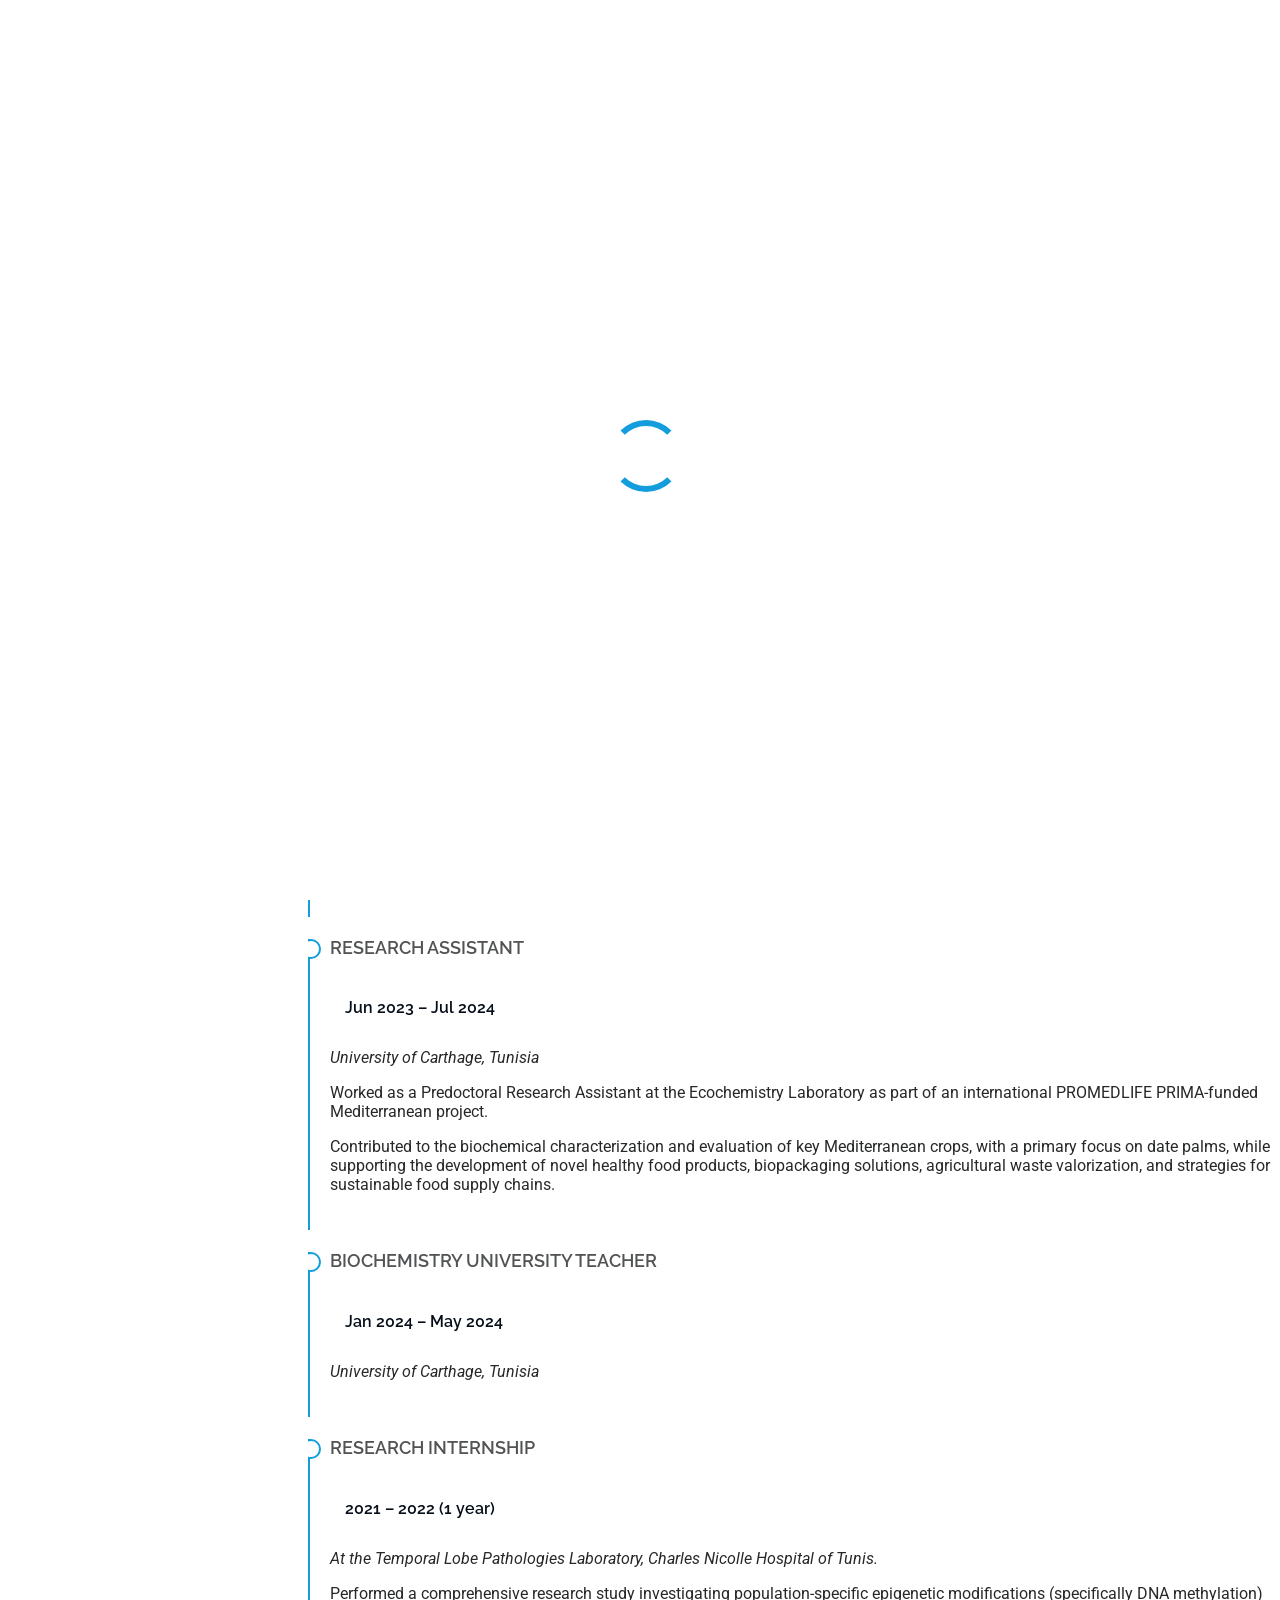
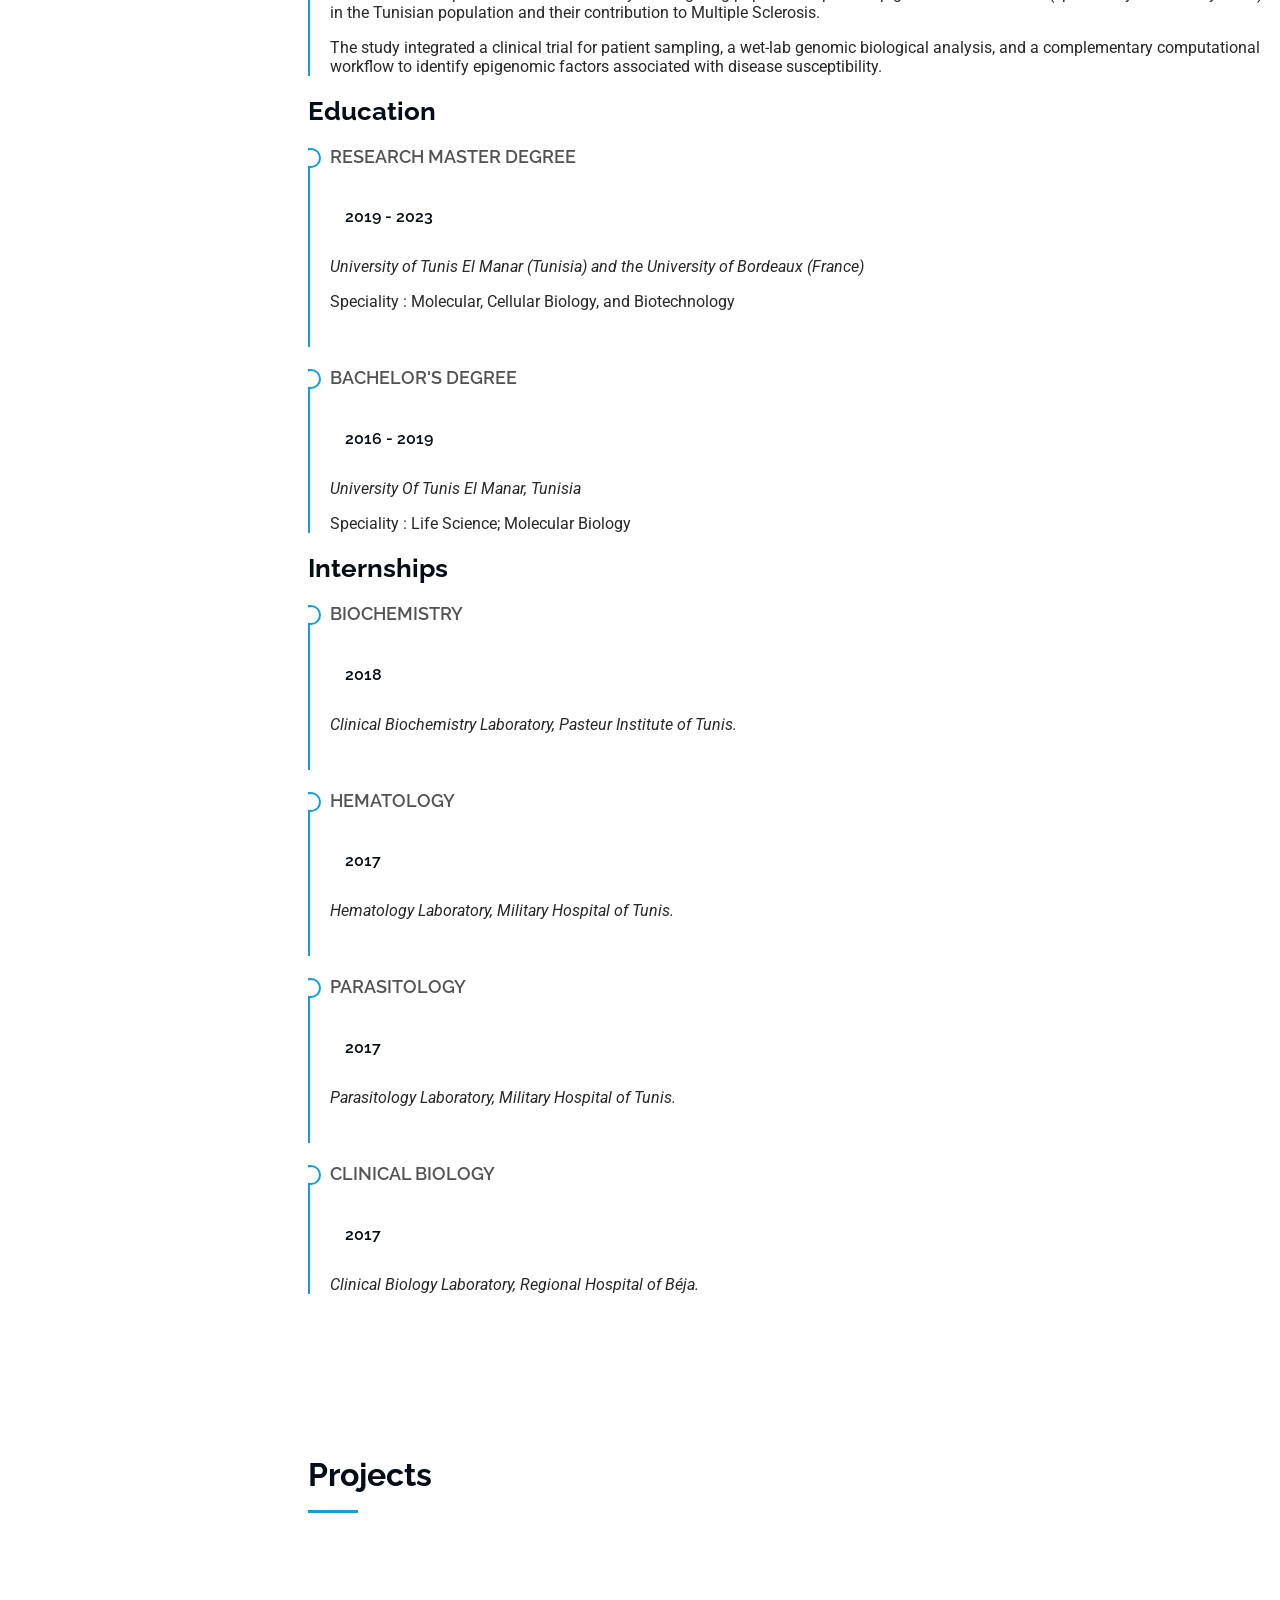
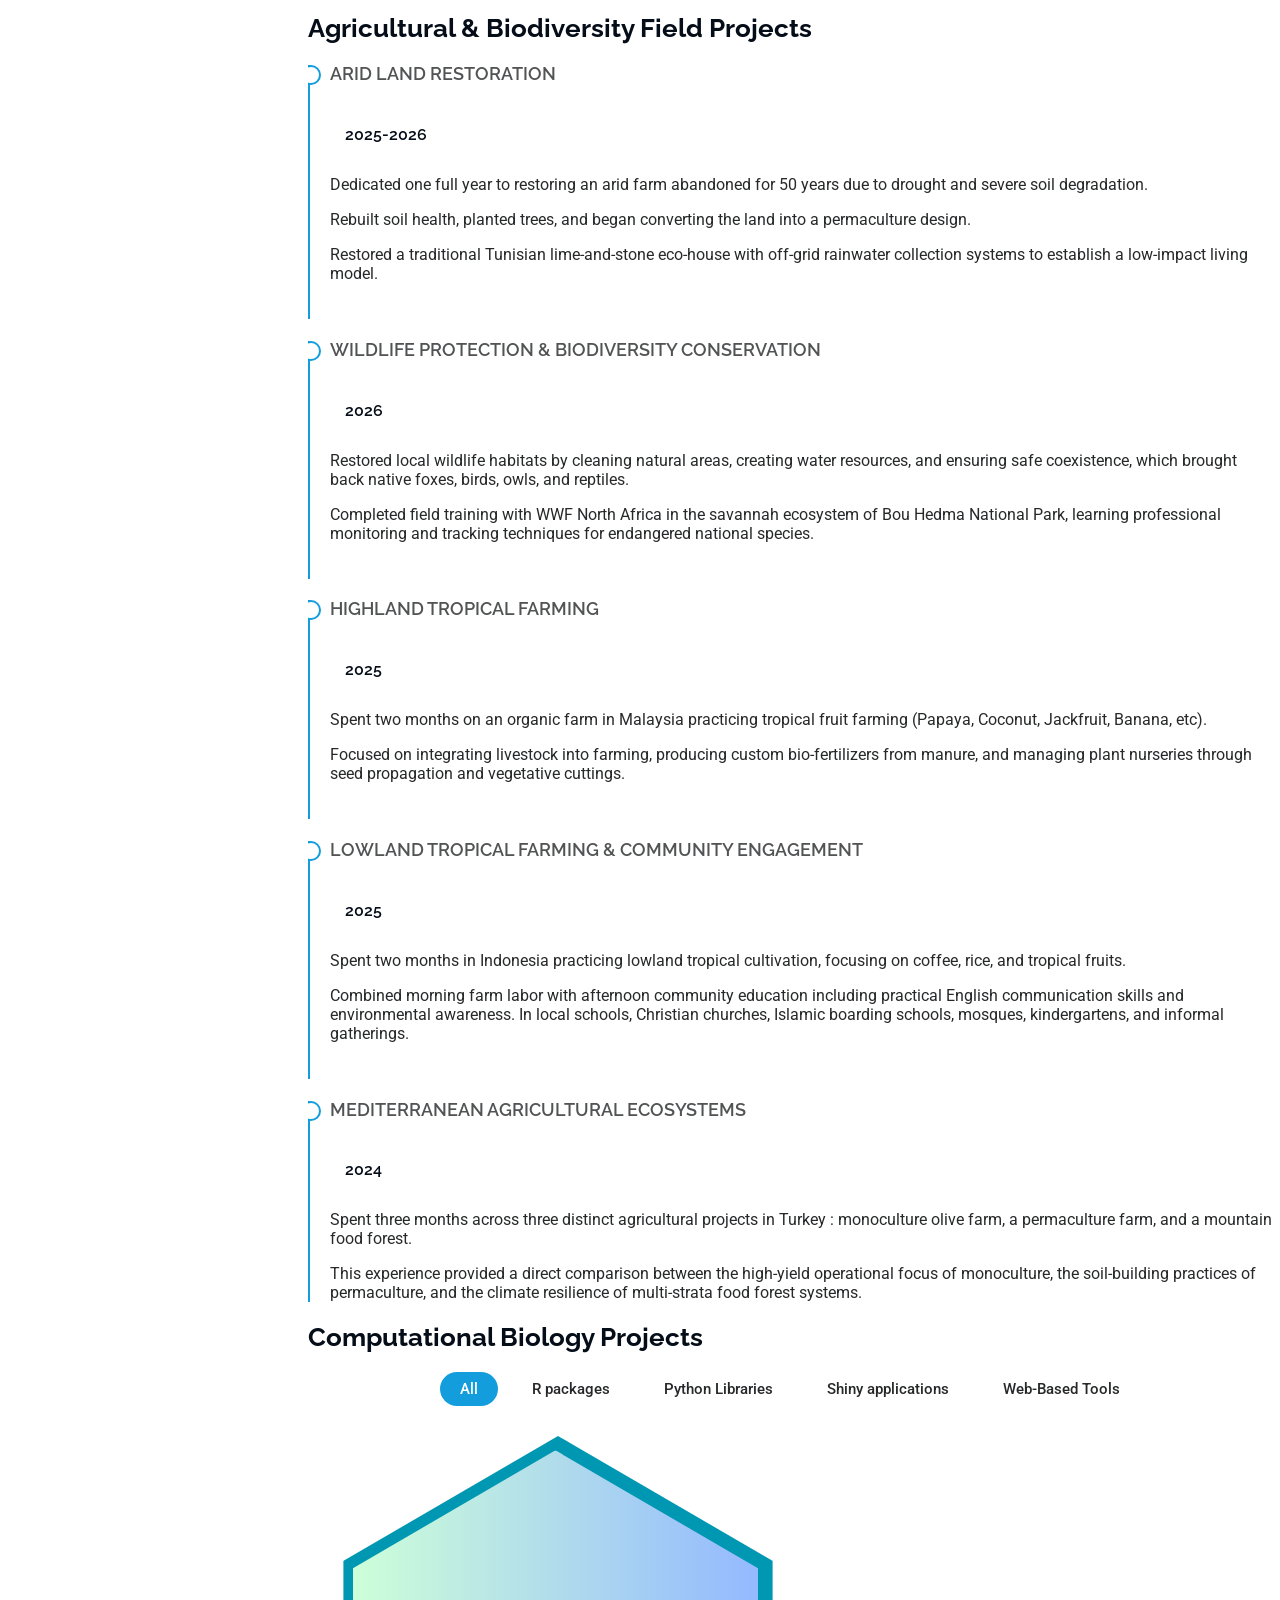
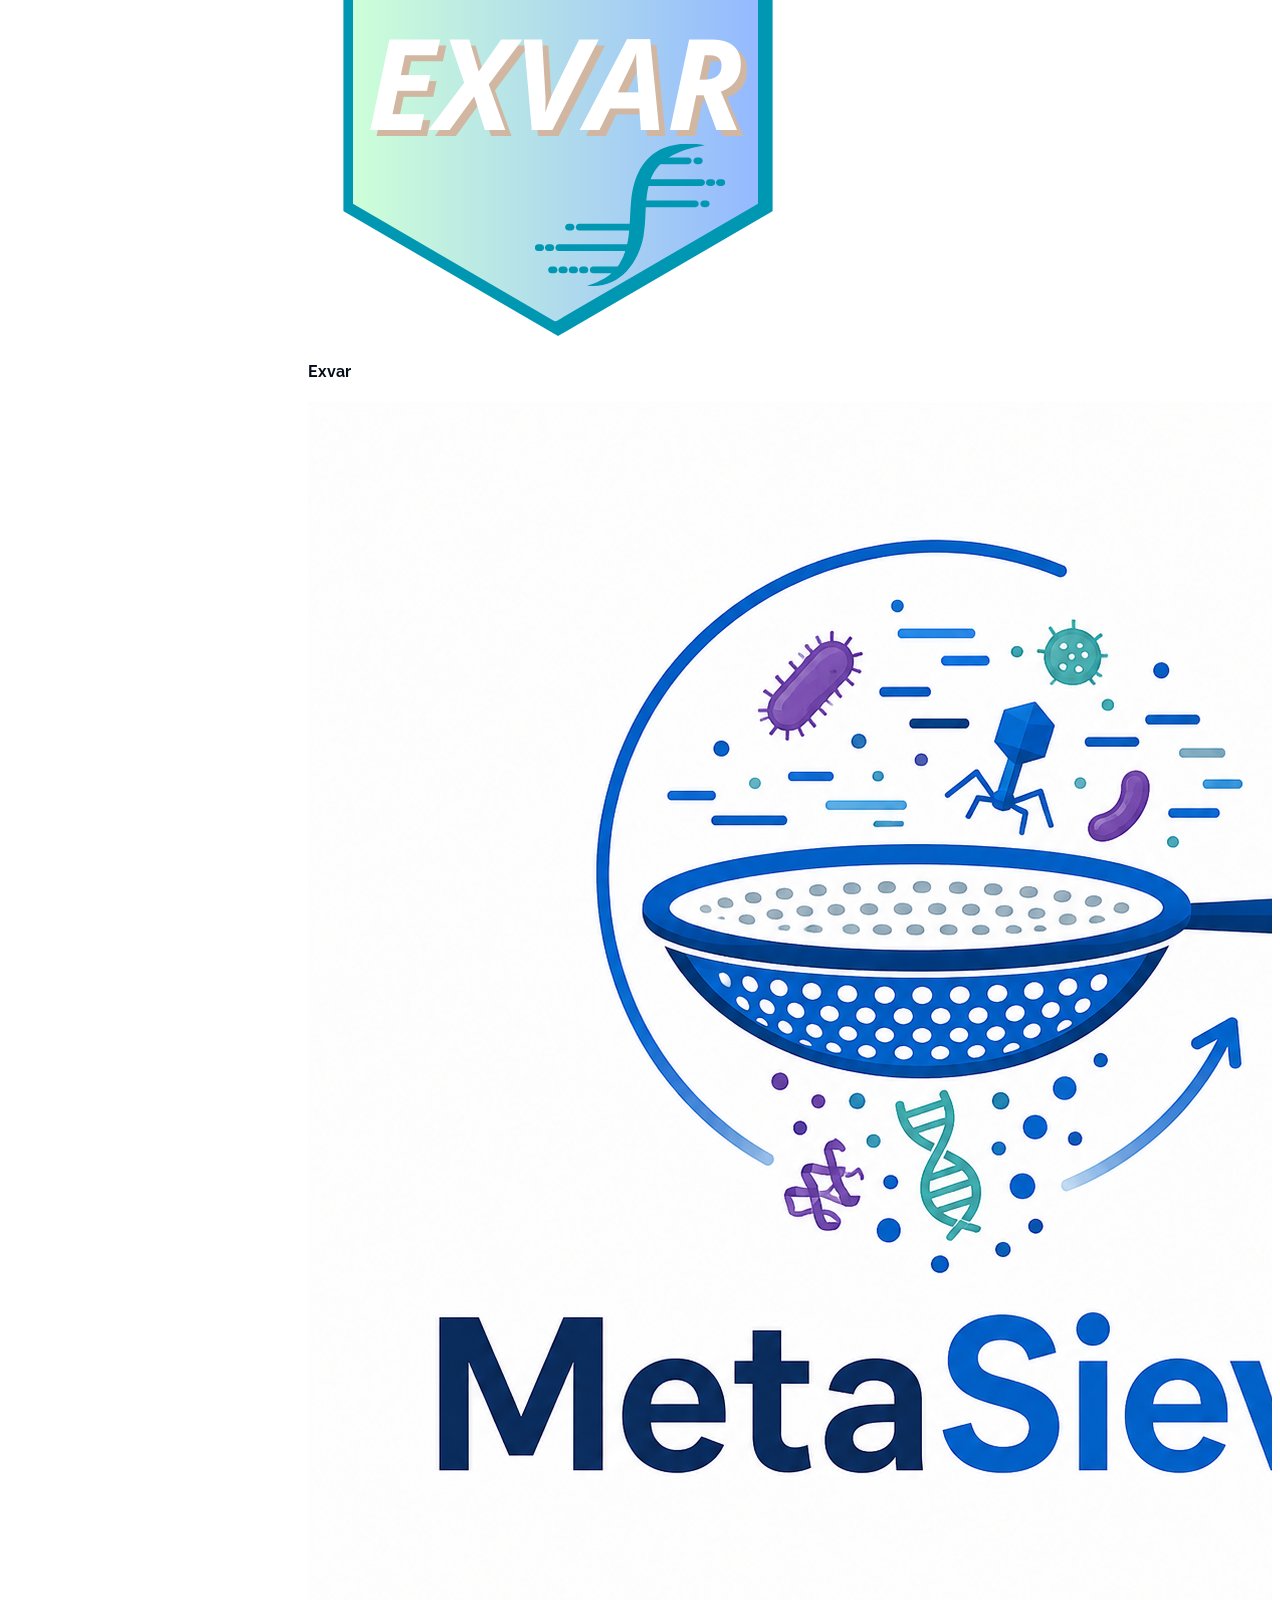
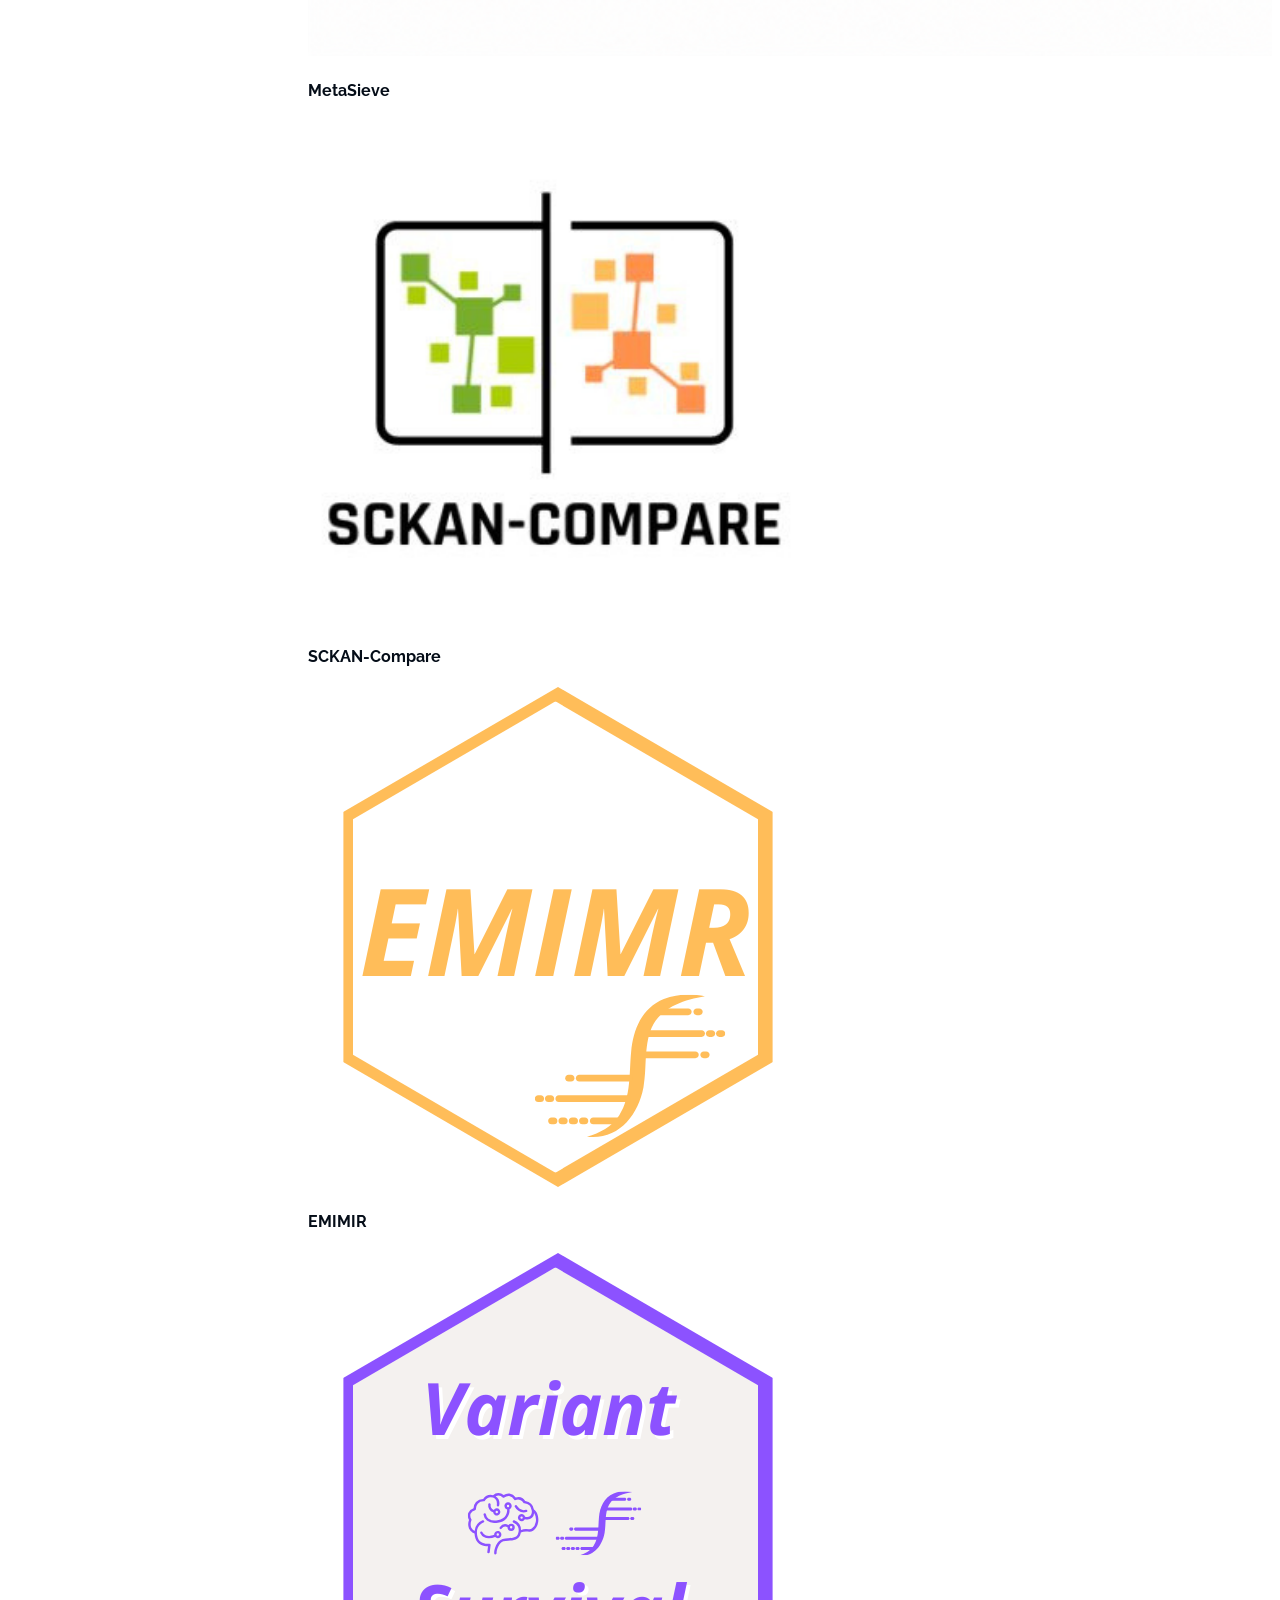
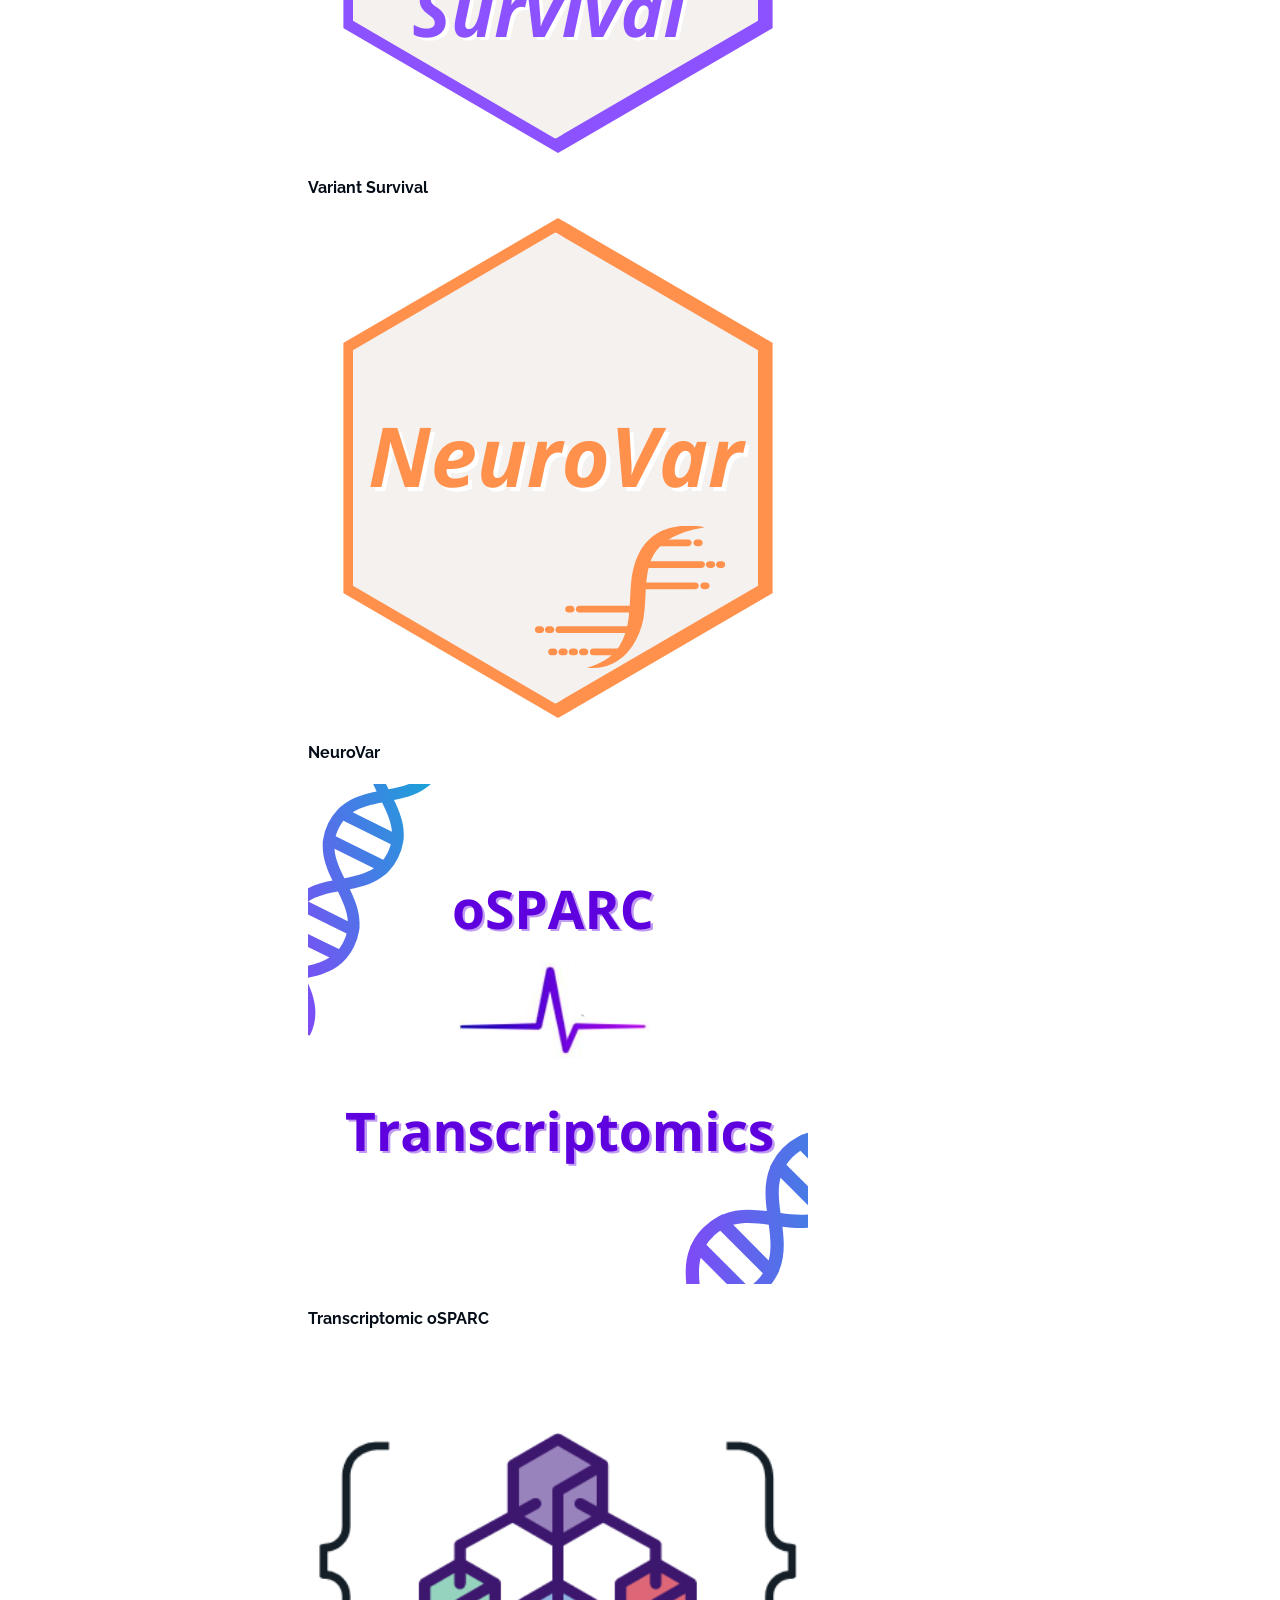
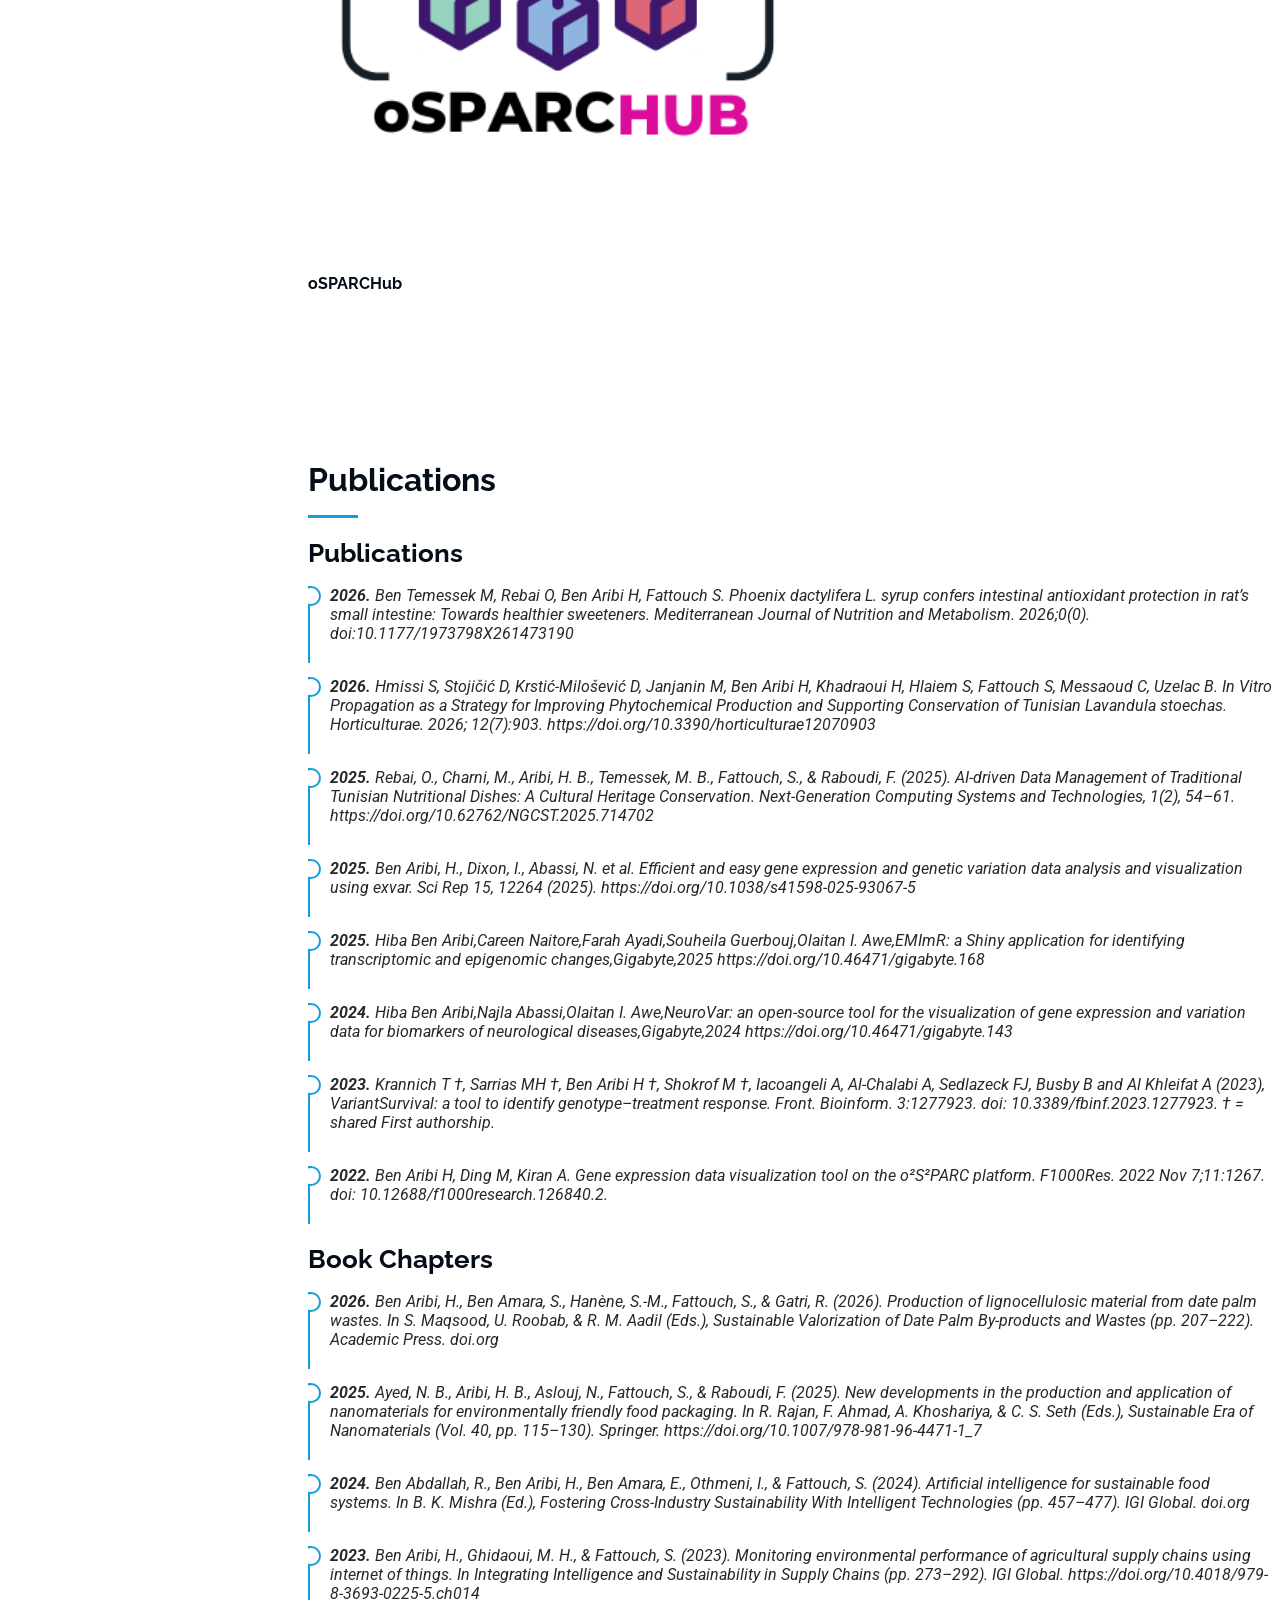
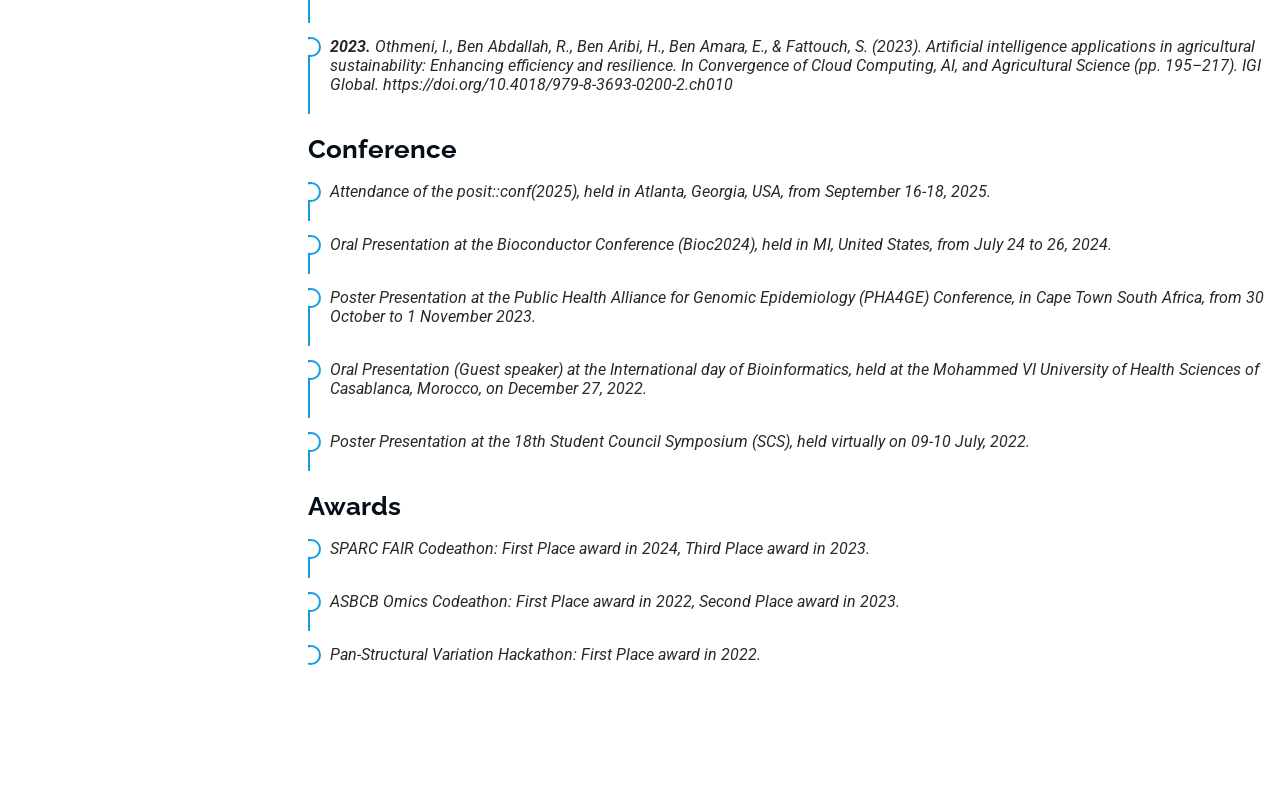
==== index.html @ f371a943 "Update index.html" ====
<!DOCTYPE html>
<html lang="en">

<head>
  <meta charset="utf-8">
  <meta content="width=device-width, initial-scale=1.0" name="viewport">
  <title>CV Hiba Ben Aribi</title>
  <meta content="" name="description">
  <meta content="" name="keywords">

  <!-- Favicons -->
  <link href="assets/img/favicon.png" rel="icon">

  <!-- Fonts -->
  <link href="https://fonts.googleapis.com" rel="preconnect">
  <link href="https://fonts.gstatic.com" rel="preconnect" crossorigin>
  <link href="https://fonts.googleapis.com/css2?family=Roboto:ital,wght@0,100;0,300;0,400;0,500;0,700;0,900;1,100;1,300;1,400;1,500;1,700;1,900&family=Poppins:ital,wght@0,100;0,200;0,300;0,400;0,500;0,600;0,700;0,800;0,900;1,100;1,200;1,300;1,400;1,500;1,600;1,700;1,800;1,900&family=Raleway:ital,wght@0,100;0,200;0,300;0,400;0,500;0,600;0,700;0,800;0,900;1,100;1,200;1,300;1,400;1,500;1,600;1,700;1,800;1,900&display=swap" rel="stylesheet">

  <!-- Vendor CSS Files -->
  <link href="assets/vendor/bootstrap/css/bootstrap.min.css" rel="stylesheet">
  <link href="assets/vendor/bootstrap-icons/bootstrap-icons.css" rel="stylesheet">
  <link href="assets/vendor/aos/aos.css" rel="stylesheet">
  <link href="assets/vendor/glightbox/css/glightbox.min.css" rel="stylesheet">
  <link href="assets/vendor/swiper/swiper-bundle.min.css" rel="stylesheet">

  <!-- Main CSS File -->
  <link href="assets/css/main.css" rel="stylesheet">

</head>

<body class="index-page">

  <header id="header" class="header dark-background d-flex flex-column">
    <i class="header-toggle d-xl-none bi bi-list"></i>

    <div class="profile-img">
      <img src="assets/img/picture.png" alt="" class="img-fluid rounded-circle">
    </div>

    <a href="index.html" class="logo d-flex align-items-center justify-content-center">
      <h1 class="sitename">Hiba Ben Aribi</h1>
    </a>

    <div class="social-links text-center">
      <a href="www.linkedin.com/in/hibabenaribi" class="linkedin"><i class="bi bi-linkedin"></i></a>
      <a href="https://github.com/HibaBenAribi" class="github"><i class="bi bi-github"></i></a> 
      <a href="https://www.researchgate.net/profile/Hiba-Ben-Aribi" class="google-plus"><i class="bi bi-google"></i></a> <!-- update class -->

    </div>

    <nav id="navmenu" class="navmenu">
      <ul>

        <li>
          <a href="#biology">
            <i class="bi bi-flower1 navicon"></i>
            Experience & Education
          </a>
        </li>


        <li>
          <a href="#computational">
            <i class="bi bi-tree navicon"></i>
            Projects & Initiatives
          </a>
        </li>

        <li>
          <a href="#agricultural">
            <i class="bi bi-cpu navicon"></i>
            Publications and Conferences
          </a>
        </li>
      </ul>
    </nav>

  </header>

  <main class="main">
 
   
    <!-- Resume Section -->
    <section id="resume" class="resume section">

      <!-- Section Title -->
<div class="container section-title" data-aos="fade-up">
  <h2>About</h2>

  <div class="about-text">
    <p>
      Hi, I am a biologist interested in the life sciences across all disciplines. 
    </p>

    <p>
      My primary focus is on the relationship between nature and human existence, specifically regarding how food systems, healthcare, agriculture, and wildlife can safely coexist.
    </p>
    <p>
      To study these interconnected areas, I work on multi-disciplinary projects that combine hands-on fieldwork, academic research, and open-source computational development.
    </p>

  </div>
</div><!-- End Section Title -->

      
    </section><!-- /1 Section -->

<!-- ach Section -->
<section id="biology" class="resume section">

  <!-- Section Title -->
  <div class="container section-title" data-aos="fade-up">
    <h2>Experience</h2>
    
  </div>

  <div class="container">
      


    <!-- Research + Internships -->
    <div class="row mt-4">

      <div class="col-lg-6" data-aos="fade-up">

        <h3 class="resume-title">Research Experience</h3>
        
        <div class="resume-item">
          <h4>Independent Scientist</h4>
          <h5>Oct 2024 – Present</h5>
          <p>Independent scientist contributing to multi-disciplinary projects across computational biology, molecular biology, and environmental studies. Focus on analyzing the relationships between environmental factors, dietary inputs, and ecosystem health to assess impacts on human populations and biodiversity.</p>
          
        </div>

        <div class="resume-item">
          <h4>Research Assistant</h4>
          <h5>Jun 2023 – Jul 2024</h5>
          <p><em>University of Carthage, Tunisia</em></p>
          <p>
            Worked as a Predoctoral Research Assistant at the Ecochemistry Laboratory as part of an international PROMEDLIFE PRIMA-funded Mediterranean project.
          </p>
          <p>
            Contributed to the biochemical characterization and evaluation of key Mediterranean crops, with a primary focus on date palms, 
            while supporting the development of novel healthy food products, biopackaging solutions, agricultural waste valorization, and strategies for sustainable food supply chains.
          </p>
        </div>

        <div class="resume-item">
          <h4>Biochemistry University Teacher</h4>
          <h5>Jan 2024 – May 2024</h5>
          <p><em>University of Carthage, Tunisia</em></p>
          
        </div>
        <div class="resume-item">
          <h4>Research Internship</h4>
          <h5>2021 – 2022 (1 year)</h5>
          <p><em>At the Temporal Lobe Pathologies Laboratory, Charles Nicolle Hospital of Tunis.</em></p>
               <p> 
                Performed a comprehensive research study investigating population-specific epigenetic modifications (specifically DNA methylation) in the Tunisian population and their contribution to Multiple Sclerosis.
              </p>
              <p> 
                The study integrated a clinical trial for patient sampling, a wet-lab genomic biological analysis, and a complementary computational workflow to identify epigenomic factors associated with disease susceptibility.
              </p>
        </div>
      </div>
     <div class="container">

        <div class="row">
          <div class="col-lg-6" data-aos="fade-up" data-aos-delay="200">
          
            <h3 class="resume-title">Education</h3>
            <div class="resume-item">
              <h4>Research Master Degree </h4>
              <h5>2019 - 2023</h5>
              <p><em>University of Tunis El Manar (Tunisia) and the University of Bordeaux (France)</em></p>
              <p>Speciality : Molecular, Cellular Biology, and Biotechnology</p>

            </div><!-- Edn Resume Item -->

            <div class="resume-item">
              <h4>Bachelor's degree </h4>
              <h5>2016 - 2019 </h5>
              <p><em>University Of Tunis El Manar, Tunisia</em></p>
              <p>Speciality : Life Science; Molecular Biology</p>
            </div><!-- Edn Resume Item -->

          </div>
        </div>  
        

      </div>
      <div class="col-lg-6" data-aos="fade-up" data-aos-delay="100">

        <h3 class="resume-title">Internships</h3>



        <div class="resume-item">
          <h4>Biochemistry</h4>
          <h5>2018 </h5>
          <p><em>Clinical Biochemistry Laboratory, Pasteur Institute of Tunis.</em></p>
        </div>

        <div class="resume-item">
          <h4>Hematology</h4>
          <h5>2017</h5>
          <p><em>Hematology Laboratory, Military Hospital of Tunis.</em></p>
        </div>

        <div class="resume-item">
          <h4>Parasitology</h4>
          <h5>2017</h5>
          <p><em>Parasitology Laboratory, Military Hospital of Tunis.</em></p>
        </div>

        <div class="resume-item">
          <h4>Clinical Biology</h4>
          <h5>2017</h5>
          <p><em>Clinical Biology Laboratory, Regional Hospital of Béja.</em></p>
        </div>

      </div>

    </div>

  </div>

</section>

<!-- ach Section -->
<section id="computational" class="resume section">

  <!-- Section Title -->
  <div class="container section-title" data-aos="fade-up">
    <h2>Projects</h2>
  </div><!-- End Section Title -->

  <div class="container">
      <div class="container">

        <h3 class="resume-title">Agricultural & Biodiversity Field Projects</h3>
          
        <div class="resume-item">
          <h4>Arid Land Restoration</h4>
          <h5>2025-2026</h5>
          <p>Dedicated one full year to restoring an arid farm abandoned for 50 years due to drought and severe soil degradation.</p>
          <p>
            Rebuilt soil health, planted trees, and began converting the land into a permaculture design.</p>
          <p>
            Restored a traditional Tunisian lime-and-stone eco-house with off-grid rainwater collection systems to establish a low-impact living model.</p>
        </div>  
           
        <div class="resume-item">
          <h4>Wildlife Protection & Biodiversity Conservation</h4>
          <h5>2026</h5>
          <p>Restored local wildlife habitats by cleaning natural areas, creating water resources, and ensuring safe coexistence, which brought back native foxes, birds, owls, and reptiles.</p>
          <p>
            Completed field training with WWF North Africa in the savannah ecosystem of Bou Hedma National Park, learning professional monitoring and tracking techniques for endangered national species.</p>

        </div> 

        
         <div class="resume-item">
          <h4>Highland Tropical Farming</h4>
          <h5>2025</h5>
          <p>Spent two months on an organic farm in Malaysia practicing tropical fruit farming (Papaya, Coconut, Jackfruit, Banana, etc).</p>
          <p>
            Focused on integrating livestock into farming, producing custom bio-fertilizers from manure, and managing plant nurseries through seed propagation and vegetative cuttings.</p>
        </div>  
                
         <div class="resume-item">
          <h4>Lowland Tropical Farming & Community Engagement</h4>
          <h5>2025</h5>
          <p>Spent two months in Indonesia practicing lowland tropical cultivation, focusing on coffee, rice, and tropical fruits.</p>
          <p>
            Combined morning farm labor with afternoon community education including practical English communication skills and environmental awareness.
            In local schools, Christian churches, Islamic boarding schools, mosques, kindergartens, and informal gatherings. 
          </p>
        </div>  
        
        <div class="resume-item">
          <h4>Mediterranean Agricultural Ecosystems</h4>
          <h5>2024</h5>
          <p>Spent three months across three distinct agricultural projects in Turkey : monoculture olive farm, a permaculture farm, and a mountain food forest.</p>
          <p>This experience provided a direct comparison between the high-yield operational focus of monoculture, the soil-building practices of permaculture, and the climate resilience of multi-strata food forest systems.</p>
        </div>

     
        
      </div> 

      <div class="container">

        <h3 class="resume-title">Computational Biology Projects</h3>

        <div class="isotope-layout" data-default-filter="*" data-layout="masonry" data-sort="original-order">
              
          <ul class="portfolio-filters isotope-filters" data-aos="fade-up" data-aos-delay="100">
            <li data-filter="*" class="filter-active">All</li>
            <li data-filter=".filter-app">R packages</li>
            <li data-filter=".filter-product">Python Libraries</li>
            <li data-filter=".filter-branding">Shiny applications</li>
            <li data-filter=".filter-books">Web-Based Tools</li>
          </ul><!-- End Portfolio Filters -->

          <div class="row gy-4 isotope-container" data-aos="fade-up" data-aos-delay="200">
           

            <div class="col-lg-2 col-md-3 col-sm-4 portfolio-item isotope-item filter-app">
              <div class="portfolio-content h-100">
                <img src="assets/img/portfolio/exvar.png" class="img-fluid" alt="">
                <div class="portfolio-info">
                  <h4>Exvar </h4>
                  <!-- <p>des</p> -->
                  
                  <a href="assets/img/portfolio/exvar.png" title="EXVAR R Package" data-gallery="portfolio-gallery-app" class="glightbox preview-link"><i class="bi bi-zoom-in"></i></a>
                  <a href="https://github.com/omicscodeathon/Exvar" title="More Details" class="details-link"><i class="bi bi-link-45deg"></i></a>
                </div>
              </div>
            </div><!-- End Portfolio Item -->
            
            <div class="col-lg-2 col-md-3 col-sm-4 portfolio-item isotope-item filter-product">
              <div class="portfolio-content h-100">
                <img src="assets/img/portfolio/metasieve.png" class="img-fluid" alt="">
                <div class="portfolio-info">
                  <h4>MetaSieve</h4>
                  <!-- <p>des</p> -->
                  <a href="assets/img/portfolio/metasieve.png" title="MetaSieve Tool" data-gallery="portfolio-gallery-product" class="glightbox preview-link"><i class="bi bi-zoom-in"></i></a>
                  <a href="https://github.com/collaborativebioinformatics/Metasieve" title="More Details" class="details-link"><i class="bi bi-link-45deg"></i></a>
                </div>
              </div>
            </div><!-- End Portfolio Item -->

            
            <div class="col-lg-2 col-md-3 col-sm-4 portfolio-item isotope-item filter-product">
              <div class="portfolio-content h-100">
                <img src="assets/img/portfolio/sckan.png" class="img-fluid" alt="">
                <div class="portfolio-info">
                  <h4>SCKAN-Compare </h4>
                  <!-- <p>des</p> -->
                  <a href="assets/img/portfolio/sckan.png" title="SCKAN-Compare Library" data-gallery="portfolio-gallery-product" class="glightbox preview-link"><i class="bi bi-zoom-in"></i></a>
                  <a href="https://github.com/SPARC-FAIR-Codeathon/SCKAN-Compare" title="More Details" class="details-link"><i class="bi bi-link-45deg"></i></a>
                </div>
              </div>
            </div><!-- End Portfolio Item -->

            <div class="col-lg-2 col-md-3 col-sm-4 portfolio-item isotope-item filter-branding">
              <div class="portfolio-content h-100">
                <img src="assets/img/portfolio/emimr.png" class="img-fluid" alt="">
                <div class="portfolio-info">
                  <h4>EMIMIR</h4>
                  <!-- <p>des</p> -->
                  <a href="assets/img/portfolio/emimr.png" title="EMIMIR" data-gallery="portfolio-gallery-branding" class="glightbox preview-link"><i class="bi bi-zoom-in"></i></a>
                  <a href="https://github.com/omicscodeathon/emimr" title="More Details" class="details-link"><i class="bi bi-link-45deg"></i></a>
                </div>
              </div>
            </div><!-- End Portfolio Item -->

            <div class="col-lg-2 col-md-3 col-sm-4 portfolio-item isotope-item filter-branding">
              <div class="portfolio-content h-100">
                <img src="assets/img/portfolio/vs.png" class="img-fluid" alt="">
                <div class="portfolio-info">
                  <h4>Variant Survival</h4>
                  <!-- <p>des</p> -->
                  <a href="assets/img/portfolio/vs.png" title="Variant Survival" data-gallery="portfolio-gallery-branding" class="glightbox preview-link"><i class="bi bi-zoom-in"></i></a>
                  <a href="https://github.com/collaborativebioinformatics/VariantSurvival" title="More Details" class="details-link"><i class="bi bi-link-45deg"></i></a>
                </div>
              </div>
            </div><!-- End Portfolio Item -->

            <div class="col-lg-2 col-md-3 col-sm-4 portfolio-item isotope-item filter-branding">
              <div class="portfolio-content h-100">
                <img src="assets/img/portfolio/neurovar.png" class="img-fluid" alt="">
                <div class="portfolio-info">
                  <h4>NeuroVar</h4>
                  <!-- <p>des</p> -->
                  <a href="assets/img/portfolio/neurovar.png" title="NeuroVar" data-gallery="portfolio-gallery-branding" class="glightbox preview-link"><i class="bi bi-zoom-in"></i></a>
                  <a href="https://github.com/omicscodeathon/neurovar" title="More Details" class="details-link"><i class="bi bi-link-45deg"></i></a>
                </div>
              </div>
            </div><!-- End Portfolio Item -->

            <div class="col-lg-2 col-md-3 col-sm-4  portfolio-item isotope-item filter-books">
              <div class="portfolio-content h-100">
                <img src="assets/img/portfolio/sparc.png" class="img-fluid" alt="">
                <div class="portfolio-info">
                  <h4>Transcriptomic oSPARC</h4>
                  <!-- <p>des</p> -->
                  <a href="assets/img/portfolio/sparc.png" title="Transcriptomic oSPARC" data-gallery="portfolio-gallery-book" class="glightbox preview-link"><i class="bi bi-zoom-in"></i></a>
                  <a href="https://github.com/SPARC-FAIR-Codeathon/Transcriptomic_oSPARC" title="More Details" class="details-link"><i class="bi bi-link-45deg"></i></a>
                </div>
              </div>
            </div><!-- End Portfolio Item -->

            <div class="col-lg-2 col-md-3 col-sm-4  portfolio-item isotope-item filter-books">
              <div class="portfolio-content h-100">
                <img src="assets/img/portfolio/oSPARCHub.png" class="img-fluid" alt="">
                <div class="portfolio-info">
                  <h4>oSPARCHub</h4>
                  <!-- <p>des</p> -->
                  <a href="assets/img/portfolio/oSPARCHub.png" title="oSPARCHub" data-gallery="portfolio-gallery-book" class="glightbox preview-link"><i class="bi bi-zoom-in"></i></a>
                  <a href="https://github.com/SPARC-FAIR-Codeathon/oSPARC-Hub" title="More Details" class="details-link"><i class="bi bi-link-45deg"></i></a>
                </div>
              </div>
            </div><!-- End Portfolio Item -->
          
          </div><!-- End Portfolio Container -->

        </div>

      </div>

    
</section> <!-- /achievementsSection -->






    
    <!-- Contact Section -->
    <section id="agricultural" class="resume section">

      <div class="container section-title" data-aos="fade-up">
        <h2>Publications</h2>
        <p></p>
<div class="">

       
        <!-- start Publications-->
        <h3 class="resume-title">Publications</h3>
        
        <div class="resume-item">
          <p><em><strong>2026.</strong>  Ben Temessek M, Rebai O, Ben Aribi H, Fattouch S. Phoenix dactylifera L. syrup confers intestinal antioxidant protection in rat’s small intestine: Towards healthier sweeteners. Mediterranean Journal of Nutrition and Metabolism. 2026;0(0). doi:10.1177/1973798X261473190 <a href="https://journals.sagepub.com/doi/10.1177/1973798X261473190" title="More Details" class="details-link"><i class="bi bi-link-45deg"></i></a> </em></p>
        </div>
  
        <div class="resume-item">
          <p><em><strong>2026.</strong>  Hmissi S, Stojičić D, Krstić-Milošević D, Janjanin M, Ben Aribi H, Khadraoui H, Hlaiem S, Fattouch S, Messaoud C, Uzelac B. In Vitro Propagation as a Strategy for Improving Phytochemical Production and Supporting Conservation of Tunisian Lavandula stoechas. Horticulturae. 2026; 12(7):903. https://doi.org/10.3390/horticulturae12070903 <a href="https://www.mdpi.com/2311-7524/12/7/903?utm_source=researchgate.net&utm_medium=article" title="More Details" class="details-link"><i class="bi bi-link-45deg"></i></a> </em></p>
        </div>
        
        <div class="resume-item">
          <p><em><strong>2025.</strong> Rebai, O., Charni, M., Aribi, H. B., Temessek, M. B., Fattouch, S., & Raboudi, F. (2025). AI-driven Data Management of Traditional Tunisian Nutritional Dishes: A Cultural Heritage Conservation. Next-Generation Computing Systems and Technologies, 1(2), 54–61. https://doi.org/10.62762/NGCST.2025.714702 <a href="https://www.icck.org/article/abs/ngcst.2025.714702" title="More Details" class="details-link"><i class="bi bi-link-45deg"></i></a> </em></p>
        </div>

        <div class="resume-item">
          <p><em><strong>2025.</strong>  Ben Aribi, H., Dixon, I., Abassi, N. et al. Efficient and easy gene expression and genetic variation data analysis and visualization using exvar. Sci Rep 15, 12264 (2025). https://doi.org/10.1038/s41598-025-93067-5 <a href="https://www.nature.com/articles/s41598-025-93067-5" title="More Details" class="details-link"><i class="bi bi-link-45deg"></i></a> </em></p>
        </div>

  
        <div class="resume-item">
          <p><em><strong>2025.</strong>  Hiba Ben Aribi,Careen Naitore,Farah Ayadi,Souheila Guerbouj,Olaitan I. Awe,EMImR: a Shiny application for identifying transcriptomic and epigenomic changes,Gigabyte,2025 https://doi.org/10.46471/gigabyte.168 <a href="https://gigabytejournal.com/articles/168" title="More Details" class="details-link"><i class="bi bi-link-45deg"></i></a> </em></p>
        </div>

        
        <div class="resume-item">
          <p><em> <strong>2024.</strong> 
            Hiba Ben Aribi,Najla Abassi,Olaitan I. Awe,NeuroVar: an open-source tool for the visualization of gene expression and variation data for biomarkers of neurological diseases,Gigabyte,2024 https://doi.org/10.46471/gigabyte.143 <a href="https://gigabytejournal.com/articles/143" title="More Details" class="details-link"><i class="bi bi-link-45deg"></i></a> </em></p>
        </div>

      
        <div class="resume-item">
          <p><em><strong>2023.</strong> 
            Krannich T †, Sarrias MH †, Ben Aribi H †, Shokrof M †, Iacoangeli A, Al-Chalabi A, Sedlazeck FJ, Busby B and Al Khleifat A (2023), VariantSurvival: a tool to identify genotype–treatment response. Front. Bioinform. 3:1277923. doi: 10.3389/fbinf.2023.1277923.  † = shared First authorship. <a href="https://www.frontiersin.org/journals/bioinformatics/articles/10.3389/fbinf.2023.1277923/full" title="More Details" class="details-link"><i class="bi bi-link-45deg"></i></a>   </em></p>
        </div>

        
       <div class="resume-item">
          <p><em><strong>2022.</strong> 
            Ben Aribi H, Ding M, Kiran A. Gene expression data visualization tool on the o²S²PARC platform. F1000Res. 2022 Nov 7;11:1267. doi: 10.12688/f1000research.126840.2. <a href="https://pubmed.ncbi.nlm.nih.gov/36816807/" title="More Details" class="details-link"><i class="bi bi-link-45deg"></i></a> </em></p>
        </div>

        <!-- Edn Publications-->


  <!-- start chapters-->
        <h3 class="resume-title">Book Chapters</h3>
        
        <div class="resume-item">
          <p><em><strong>2026.</strong> Ben Aribi, H., Ben Amara, S., Hanène, S.-M., Fattouch, S., & Gatri, R. (2026). Production of lignocellulosic material from date palm wastes. In S. Maqsood, U. Roobab, & R. M. Aadil (Eds.), Sustainable Valorization of Date Palm By-products and Wastes (pp. 207–222). Academic Press. doi.org<a href="https://www.sciencedirect.com/science/chapter/edited-volume/abs/pii/B9780443290237000069?via%3Dihub#article" title="More Details" class="details-link"><i class="bi bi-link-45deg"></i></a> </em></p>
        </div>
  
        <div class="resume-item">
          <p><em><strong>2025.</strong> Ayed, N. B., Aribi, H. B., Aslouj, N., Fattouch, S., & Raboudi, F. (2025). New developments in the production and application of nanomaterials for environmentally friendly food packaging. In R. Rajan, F. Ahmad, A. Khoshariya, & C. S. Seth (Eds.), Sustainable Era of Nanomaterials (Vol. 40, pp. 115–130). Springer. https://doi.org/10.1007/978-981-96-4471-1_7 <a href="doi.org/10.1007/978-981-96-4471-1_7" title="More Details" class="details-link"><i class="bi bi-link-45deg"></i></a> </em></p>
        </div>
        
        <div class="resume-item">
          <p><em><strong>2024.</strong> Ben Abdallah, R., Ben Aribi, H., Ben Amara, E., Othmeni, I., & Fattouch, S. (2024). Artificial intelligence for sustainable food systems. In B. K. Mishra (Ed.), Fostering Cross-Industry Sustainability With Intelligent Technologies (pp. 457–477). IGI Global. doi.org <a href="https://www.igi-global.com/gateway/chapter/337551" title="More Details" class="details-link"><i class="bi bi-link-45deg"></i></a> </em></p>
        </div>

        <div class="resume-item">
          <p><em><strong>2023.</strong>  Ben Aribi, H., Ghidaoui, M. H., & Fattouch, S. (2023). Monitoring environmental performance of agricultural supply chains using internet of things. In Integrating Intelligence and Sustainability in Supply Chains (pp. 273–292). IGI Global. https://doi.org/10.4018/979-8-3693-0225-5.ch014 <a href="hhttps://www.igi-global.com/gateway/chapter/331991" title="More Details" class="details-link"><i class="bi bi-link-45deg"></i></a> </em></p>
        </div>

  
        <div class="resume-item">
          <p><em><strong>2023.</strong>  Othmeni, I., Ben Abdallah, R., Ben Aribi, H., Ben Amara, E., & Fattouch, S. (2023). Artificial intelligence applications in agricultural sustainability: Enhancing efficiency and resilience. In Convergence of Cloud Computing, AI, and Agricultural Science (pp. 195–217). IGI Global. https://doi.org/10.4018/979-8-3693-0200-2.ch010 <a href="https://www.igi-global.com/gateway/chapter/329135" title="More Details" class="details-link"><i class="bi bi-link-45deg"></i></a> </em></p>
        </div>


        <!-- Edn chapters-->


  
        <!-- Conference  Item -->
        <h3 class="resume-title">Conference</h3>

        <div class="resume-item">
          <p><em>Attendance of the posit::conf(2025), held in Atlanta, Georgia, USA, from September 16-18, 2025.<a href="https://www.bioc2024.bioconductor.org/" title="More Details" class="details-link"><i class="bi bi-link-45deg"></i></a>  <a href="https://cfp.bioconductor.org/2024/speaker/SHCYSW/" title="More Details" class="details-link"><i class="bi bi-link-45deg"></i></a> </em></p>
        </div>
        
        <div class="resume-item">
          <p><em>Oral Presentation at the Bioconductor Conference (Bioc2024), held in MI, United States, from July 24 to 26, 2024.<a href="https://www.bioc2024.bioconductor.org/" title="More Details" class="details-link"><i class="bi bi-link-45deg"></i></a>  <a href="https://cfp.bioconductor.org/2024/speaker/SHCYSW/" title="More Details" class="details-link"><i class="bi bi-link-45deg"></i></a> </em></p>
        </div>

        <div class="resume-item">
          <p><em>Poster Presentation at the Public Health Alliance for Genomic Epidemiology (PHA4GE) Conference, in Cape Town South Africa, from 30 October to 1 November 2023. <a href="https://pha4ge.org/conferences/pha4ge-conference-2023/" title="More Details" class="details-link"><i class="bi bi-link-45deg"></i></a></em></p>
        </div>
        <div class="resume-item">
          <p><em>Oral Presentation (Guest speaker) at the International day of Bioinformatics, held at the Mohammed VI University of Health Sciences of Casablanca, Morocco, on December 27, 2022. <a href="https://www.linkedin.com/posts/universit%C3%A9-mohammed-vi-des-sciences-de-la-sant%C3%A9_as-part-of-the-organization-of-the-annual-activity-7013089281678147584-ZuYj/" title="More Details" class="details-link"><i class="bi bi-link-45deg"></i></a> </em></p>
        </div>
        <div class="resume-item">
          <p><em>Poster Presentation at the 18th Student Council Symposium (SCS), held virtually on 09-10 July, 2022.   <a href="https://www.youtube.com/watch?v=lvUknF8X8YI" title="More Details" class="details-link"><i class="bi bi-link-45deg"></i></a>    </em></p>
          
        </div>
        <!-- Edn conference Item -->

        <!-- start awards-->
        <h3 class="resume-title">Awards</h3>
        <div class="resume-item">
          <p><em>SPARC FAIR Codeathon: First Place award in 2024, Third Place award in 2023. <a href="https://sparc.science/news-and-events/events/2023sparc-codeathon" title="More Details" class="details-link"><i class="bi bi-link-45deg"></i></a></em></p>
        </div>
        <div class="resume-item">
          <p><em>ASBCB Omics Codeathon: First Place award in 2022, Second Place award in 2023.  <a href="https://www.asbcb.org/event/codeathon/asbcb-omics-codeathon-april-2023" title="More Details" class="details-link"><i class="bi bi-link-45deg"></i></a> </em></p>
        </div>
        <div class="resume-item">
          <p><em>Pan-Structural Variation Hackathon: First Place award in 2022.<a href="https://www.hgsc.bcm.edu/events/hackathon" title="More Details" class="details-link"><i class="bi bi-link-45deg"></i></a> </em></p>
        </div>

        <!-- Edn awards->

      </div>
      
    </div>

  </div>

      </div>


    </section><!-- /Contact Section -->

  </main>

  

  <!-- Scroll Top -->
  <a href="#" id="scroll-top" class="scroll-top d-flex align-items-center justify-content-center"><i class="bi bi-arrow-up-short"></i></a>

  <!-- Preloader -->
  <div id="preloader"></div>

  <!-- Vendor JS Files -->
  <script src="assets/vendor/bootstrap/js/bootstrap.bundle.min.js"></script>
  <script src="assets/vendor/php-email-form/validate.js"></script>
  <script src="assets/vendor/aos/aos.js"></script>
  <script src="assets/vendor/typed.js/typed.umd.js"></script>
  <script src="assets/vendor/purecounter/purecounter_vanilla.js"></script>
  <script src="assets/vendor/waypoints/noframework.waypoints.js"></script>
  <script src="assets/vendor/glightbox/js/glightbox.min.js"></script>
  <script src="assets/vendor/imagesloaded/imagesloaded.pkgd.min.js"></script>
  <script src="assets/vendor/isotope-layout/isotope.pkgd.min.js"></script>
  <script src="assets/vendor/swiper/swiper-bundle.min.js"></script>

  <!-- Main JS File -->
  <script src="assets/js/main.js"></script>

</body>

</html>
---- assets/css/main.css ----
/* Fonts */
:root {
  --default-font: "Roboto",  system-ui, -apple-system, "Segoe UI", Roboto, "Helvetica Neue", Arial, "Noto Sans", "Liberation Sans", sans-serif, "Apple Color Emoji", "Segoe UI Emoji", "Segoe UI Symbol", "Noto Color Emoji";
  --heading-font: "Raleway",  sans-serif;
  --nav-font: "Poppins",  sans-serif;
}

/* Global Colors - The following color variables are used throughout the website. Updating them here will change the color scheme of the entire website */
:root { 
  --background-color: #ffffff; /* Background color for the entire website, including individual sections */
  --default-color: #272829; /* Default color used for the majority of the text content across the entire website */
  --heading-color: #050d18; /* Color for headings, subheadings and title throughout the website */
  --accent-color: #149ddd; /* Accent color that represents your brand on the website. It's used for buttons, links, and other elements that need to stand out */
  --surface-color: #ffffff; /* The surface color is used as a background of boxed elements within sections, such as cards, icon boxes, or other elements that require a visual separation from the global background. */
  --contrast-color: #ffffff; /* Contrast color for text, ensuring readability against backgrounds of accent, heading, or default colors. */
}

/* Nav Menu Colors - The following color variables are used specifically for the navigation menu. They are separate from the global colors to allow for more customization options */
:root {
  --nav-color: #a8a9b4;  /* The default color of the main navmenu links */
  --nav-hover-color: #ffffff; /* Applied to main navmenu links when they are hovered over or active */
  --nav-mobile-background-color: #040b14; /* Used as the background color for mobile navigation menu */
  --nav-dropdown-background-color: #040b14; /* Used as the background color for dropdown items that appear when hovering over primary navigation items */
  --nav-dropdown-color: #a8a9b4; /* Used for navigation links of the dropdown items in the navigation menu. */
  --nav-dropdown-hover-color: #ffffff; /* Similar to --nav-hover-color, this color is applied to dropdown navigation links when they are hovered over. */
}

/* Color Presets - These classes override global colors when applied to any section or element, providing reuse of the sam color scheme. */

.light-background {
  --background-color: #f4fafd;
  --surface-color: #ffffff;
}

.dark-background {
  --background-color: #040b14;
  --default-color: #ffffff;
  --heading-color: #ffffff;
  --surface-color: #151f2b;
  --contrast-color: #ffffff;
}

/* Smooth scroll */
:root {
  scroll-behavior: smooth;
}

/*--------------------------------------------------------------
# General Styling & Shared Classes
--------------------------------------------------------------*/
body {
  color: var(--default-color);
  background-color: var(--background-color);
  font-family: var(--default-font);
}

a {
  color: var(--accent-color);
  text-decoration: none;
  transition: 0.3s;
}

a:hover {
  color: color-mix(in srgb, var(--accent-color), transparent 25%);
  text-decoration: none;
}

h1,
h2,
h3,
h4,
h5,
h6 {
  color: var(--heading-color);
  font-family: var(--heading-font);
}

/* PHP Email Form Messages
------------------------------*/
.php-email-form .error-message {
  display: none;
  background: #df1529;
  color: #ffffff;
  text-align: left;
  padding: 15px;
  margin-bottom: 24px;
  font-weight: 600;
}

.php-email-form .sent-message {
  display: none;
  color: #ffffff;
  background: #059652;
  text-align: center;
  padding: 15px;
  margin-bottom: 24px;
  font-weight: 600;
}

.php-email-form .loading {
  display: none;
  background: var(--surface-color);
  text-align: center;
  padding: 15px;
  margin-bottom: 24px;
}

.php-email-form .loading:before {
  content: "";
  display: inline-block;
  border-radius: 50%;
  width: 24px;
  height: 24px;
  margin: 0 10px -6px 0;
  border: 3px solid var(--accent-color);
  border-top-color: var(--surface-color);
  animation: php-email-form-loading 1s linear infinite;
}

@keyframes php-email-form-loading {
  0% {
    transform: rotate(0deg);
  }

  100% {
    transform: rotate(360deg);
  }
}

/*--------------------------------------------------------------
# Global Header
--------------------------------------------------------------*/
.header {
  color: var(--default-color);
  background-color: var(--background-color);
  position: fixed;
  top: 0;
  left: 0;
  bottom: 0;
  padding: 0 15px;
  width: 300px;
  transition: all ease-in-out 0.3s;
  overflow-y: auto;
  z-index: 997;
  border-right: 1px solid color-mix(in srgb, var(--default-color), transparent 90%);
}

.header .profile-img img {
  margin: 15px auto;
  display: block;
  width: 120px;
  border: 8px solid color-mix(in srgb, var(--default-color), transparent 85%);
}

.header .logo {
  line-height: 1;
  margin-bottom: 15px;
}

.header .logo img {
  max-height: 32px;
  margin-right: 8px;
}

.header .logo h1 {
  font-size: 24px;
  margin: 0;
  font-weight: 700;
  color: var(--heading-color);
}

.header .social-links {
  margin: 0 0 20px 0;
}

.header .social-links a {
  font-size: 16px;
  display: inline-flex;
  align-items: center;
  justify-content: center;
  background: color-mix(in srgb, var(--default-color), transparent 90%);
  color: var(--default-color);
  margin: 0 2px;
  border-radius: 50%;
  text-align: center;
  width: 40px;
  height: 40px;
  transition: 0.3s;
}

.header .social-links a:hover {
  color: var(--contrast-color);
  background: var(--accent-color);
}

@media (min-width: 1200px) {

  .header~main,
  .header~#footer {
    margin-left: 300px;
  }
}

@media (max-width: 1199px) {
  .header {
    left: -100%;
  }
}

.header.header-show {
  left: 0;
}

.header .header-toggle {
  color: var(--contrast-color);
  background-color: var(--accent-color);
  font-size: 22px;
  display: flex;
  align-items: center;
  justify-content: center;
  width: 40px;
  height: 40px;
  border-radius: 50%;
  cursor: pointer;
  position: fixed;
  top: 15px;
  right: 15px;
  z-index: 9999;
  transition: background-color 0.3s;
}

.header .header-toggle:hover {
  color: var(--contrast-color);
  background-color: color-mix(in srgb, var(--accent-color) 90%, white 15%);
}

/*--------------------------------------------------------------
# Navigation Menu
--------------------------------------------------------------*/
.mobile-nav-toggle {
  display: none;
}

.navmenu {
  padding: 0;
  z-index: 9997;
}

.navmenu ul {
  list-style: none;
  padding: 0 0 20px 0;
  margin: 0;
}

.navmenu a,
.navmenu a:focus {
  color: var(--nav-color);
  padding: 15px 10px;
  font-family: var(--nav-font);
  font-size: 16px;
  font-weight: 400;
  display: flex;
  align-items: center;
  white-space: nowrap;
  transition: 0.3s;
  width: 100%;
}

.navmenu a .navicon,
.navmenu a:focus .navicon {
  font-size: 20px;
  margin-right: 10px;
}

.navmenu a .toggle-dropdown,
.navmenu a:focus .toggle-dropdown {
  font-size: 12px;
  line-height: 0;
  margin-left: auto;
  width: 30px;
  height: 30px;
  display: flex;
  align-items: center;
  justify-content: center;
  border-radius: 50%;
  transition: 0.3s;
  flex-shrink: 0;
  background-color: color-mix(in srgb, var(--accent-color), transparent 90%);
}

.navmenu a .toggle-dropdown:hover,
.navmenu a:focus .toggle-dropdown:hover {
  background-color: var(--accent-color);
  color: var(--contrast-color);
}

.navmenu a:hover,
.navmenu .active,
.navmenu .active:focus {
  color: var(--nav-hover-color);
}

.navmenu a:hover .navicon,
.navmenu .active .navicon,
.navmenu .active:focus .navicon {
  color: var(--accent-color);
}

.navmenu .active .toggle-dropdown,
.navmenu .active:focus .toggle-dropdown {
  background-color: var(--accent-color);
  color: var(--contrast-color);
  transform: rotate(180deg);
}

.navmenu .dropdown {
  display: block;
}

.navmenu .dropdown a,
.navmenu .dropdown a:focus {
  color: --nav-dropdown-color;
}

.navmenu .dropdown a:hover,
.navmenu .dropdown .active,
.navmenu .dropdown .active:focus {
  color: var(--nav-dropdown-hover-color);
}

.navmenu .dropdown ul {
  position: static;
  display: none;
  z-index: 99;
  padding: 5px 10px;
  margin: 5px 10px;
  background-color: var(--nav-dropdown-background-color);
  border: 1px solid color-mix(in srgb, var(--default-color), transparent 90%);
  box-shadow: none;
  transition: all 0.5s ease-in-out;
}

.navmenu .dropdown ul ul {
  background-color: rgba(33, 37, 41, 0.1);
}

.navmenu .dropdown>.dropdown-active {
  display: block;
  background-color: rgba(33, 37, 41, 0.03);
}

/*--------------------------------------------------------------
# Global Footer
--------------------------------------------------------------*/
.footer {
  color: var(--default-color);
  background-color: var(--background-color);
  font-size: 14px;
  padding: 40px 0;
  position: relative;
  border-top: 1px solid color-mix(in srgb, var(--default-color), transparent 90%);
}

.footer .copyright p {
  margin-bottom: 0;
}

.footer .credits {
  margin-top: 4px;
  font-size: 13px;
  text-align: center;
}

/*--------------------------------------------------------------
# Preloader
--------------------------------------------------------------*/
#preloader {
  position: fixed;
  inset: 0;
  z-index: 999999;
  overflow: hidden;
  background: var(--background-color);
  transition: all 0.6s ease-out;
}

#preloader:before {
  content: "";
  position: fixed;
  top: calc(50% - 30px);
  left: calc(50% - 30px);
  border: 6px solid #ffffff;
  border-color: var(--accent-color) transparent var(--accent-color) transparent;
  border-radius: 50%;
  width: 60px;
  height: 60px;
  animation: animate-preloader 1.5s linear infinite;
}

@keyframes animate-preloader {
  0% {
    transform: rotate(0deg);
  }

  100% {
    transform: rotate(360deg);
  }
}

/*--------------------------------------------------------------
# Scroll Top Button
--------------------------------------------------------------*/
.scroll-top {
  position: fixed;
  visibility: hidden;
  opacity: 0;
  right: 15px;
  bottom: -15px;
  z-index: 99999;
  background-color: var(--accent-color);
  width: 44px;
  height: 44px;
  border-radius: 50px;
  transition: all 0.4s;
}

.scroll-top i {
  font-size: 24px;
  color: var(--contrast-color);
  line-height: 0;
}

.scroll-top:hover {
  background-color: color-mix(in srgb, var(--accent-color), transparent 20%);
  color: var(--contrast-color);
}

.scroll-top.active {
  visibility: visible;
  opacity: 1;
  bottom: 15px;
}

/*--------------------------------------------------------------
# Disable aos animation delay on mobile devices
--------------------------------------------------------------*/
@media screen and (max-width: 768px) {
  [data-aos-delay] {
    transition-delay: 0 !important;
  }
}

/*--------------------------------------------------------------
# Global Page Titles & Breadcrumbs
--------------------------------------------------------------*/
.page-title {
  color: var(--default-color);
  background-color: var(--background-color);
  padding: 25px 0;
  position: relative;
}

.page-title h1 {
  font-size: 24px;
  font-weight: 700;
}

.page-title .breadcrumbs ol {
  display: flex;
  flex-wrap: wrap;
  list-style: none;
  padding: 0;
  margin: 0;
  font-size: 14px;
  font-weight: 400;
}

.page-title .breadcrumbs ol li+li {
  padding-left: 10px;
}

.page-title .breadcrumbs ol li+li::before {
  content: "/";
  display: inline-block;
  padding-right: 10px;
  color: color-mix(in srgb, var(--default-color), transparent 70%);
}

/*--------------------------------------------------------------
# Global Sections
--------------------------------------------------------------*/
section,
.section {
  color: var(--default-color);
  background-color: var(--background-color);
  padding: 60px 0;
  overflow: clip;
}

/*--------------------------------------------------------------
# Global Section Titles
--------------------------------------------------------------*/
.section-title {
  padding-bottom: 60px;
  position: relative;
}

.section-title h2 {
  font-size: 32px;
  font-weight: 700;
  margin-bottom: 20px;
  padding-bottom: 20px;
  position: relative;
}

.section-title h2:after {
  content: "";
  position: absolute;
  display: block;
  width: 50px;
  height: 3px;
  background: var(--accent-color);
  left: 0;
  bottom: 0;
}

.section-title p {
  margin-bottom: 0;
}

/*--------------------------------------------------------------
# Hero Section
--------------------------------------------------------------*/
.hero {
  width: 100%;
  min-height: 100vh;
  position: relative;
  padding: 80px 0;
  display: flex;
  align-items: center;
  justify-content: center;
}

.hero img {
  position: absolute;
  inset: 0;
  display: block;
  width: 100%;
  height: 100%;
  object-fit: cover;
  z-index: 1;
}

.hero:before {
  content: "";
  background: color-mix(in srgb, var(--background-color), transparent 70%);
  position: absolute;
  inset: 0;
  z-index: 2;
}

.hero .container {
  position: relative;
  z-index: 3;
}

.hero h2 {
  margin: 0;
  font-size: 64px;
  font-weight: 700;
}

.hero p {
  margin: 5px 0 0 0;
  font-size: 26px;
}

.hero p span {
  letter-spacing: 1px;
  border-bottom: 2px solid var(--accent-color);
}

.hero .social-links {
  margin-top: 25px;
}

.hero .social-links a {
  font-size: 24px;
  display: inline-block;
  color: color-mix(in srgb, var(--default-color), transparent 50%);
  line-height: 1;
  margin-right: 20px;
  transition: 0.3s;
}

.hero .social-links a:hover {
  color: var(--accent-color);
}

@media (max-width: 768px) {
  .hero h2 {
    font-size: 32px;
  }

  .hero p {
    font-size: 20px;
  }
}

/*--------------------------------------------------------------
# About Section
--------------------------------------------------------------*/
.about .content h2 {
  font-weight: 700;
  font-size: 24px;
}

.about .content ul {
  list-style: none;
  padding: 0;
}

.about .content ul li {
  margin-bottom: 20px;
  display: flex;
  align-items: center;
}

.about .content ul strong {
  margin-right: 10px;
}

.about .content ul i {
  font-size: 16px;
  margin-right: 5px;
  color: var(--accent-color);
  line-height: 0;
}

/*--------------------------------------------------------------
# Stats Section
--------------------------------------------------------------*/
.stats .stats-item {
  padding: 30px;
  width: 100%;
}

.stats .stats-item i {
  color: var(--accent-color);
  display: block;
  font-size: 44px;
  float: left;
  line-height: 0;
}

.stats .stats-item .purecounter {
  color: var(--heading-color);
  font-size: 48px;
  line-height: 40px;
  display: block;
  font-weight: 700;
  margin-left: 60px;
}

.stats .stats-item p {
  color: color-mix(in srgb, var(--default-color), transparent 40%);
  padding: 15px 0 0 0;
  margin: 0 0 0 60px;
  font-family: var(--heading-font);
  font-size: 14px;
}

/*--------------------------------------------------------------
# Skills Section
--------------------------------------------------------------*/
.skills .progress {
  height: 60px;
  display: block;
  background: none;
  border-radius: 0;
}

.skills .progress .skill {
  color: var(--heading-color);
  padding: 0;
  margin: 0 0 6px 0;
  text-transform: uppercase;
  display: block;
  font-weight: 600;
  font-family: var(--heading-font);
}

.skills .progress .skill .val {
  float: right;
  font-style: normal;
}

.skills .progress-bar-wrap {
  background: color-mix(in srgb, var(--default-color), transparent 90%);
  height: 10px;
}

.skills .progress-bar {
  width: 1px;
  height: 10px;
  transition: 0.9s;
  background-color: var(--accent-color);
}

/*--------------------------------------------------------------
# Resume Section
--------------------------------------------------------------*/
.resume .resume-title {
  color: var(--heading-color);
  font-size: 26px;
  font-weight: 700;
  margin-top: 20px;
  margin-bottom: 20px;
}

.resume .resume-item {
  padding: 0 0 20px 20px;
  margin-top: -2px;
  border-left: 2px solid var(--accent-color);
  position: relative;
}

.resume .resume-item h4 {
  line-height: 18px;
  font-size: 18px;
  font-weight: 600;
  text-transform: uppercase;
  color: color-mix(in srgb, var(--default-color), transparent 20%);
  margin-bottom: 10px;
}

.resume .resume-item h5 {
  font-size: 16px;
  padding: 5px 15px;
  display: inline-block;
  font-weight: 600;
  margin-bottom: 10px;
}

.resume .resume-item ul {
  padding-left: 20px;
}

.resume .resume-item ul li {
  padding-bottom: 10px;
}

.resume .resume-item:last-child {
  padding-bottom: 0;
}

.resume .resume-item::before {
  content: "";
  position: absolute;
  width: 16px;
  height: 16px;
  border-radius: 50px;
  left: -9px;
  top: 0;
  background: var(--background-color);
  border: 2px solid var(--accent-color);
}

/*--------------------------------------------------------------
# Portfolio Section
--------------------------------------------------------------*/
.portfolio .portfolio-filters {
  padding: 0;
  margin: 0 auto 20px auto;
  list-style: none;
  text-align: center;
}

.portfolio .portfolio-filters li {
  cursor: pointer;
  display: inline-block;
  padding: 0;
  font-size: 14px;
  font-weight: 400;
  margin: 0 10px;
  line-height: 1;
  text-transform: uppercase;
  margin-bottom: 10px;
  transition: all 0.3s ease-in-out;
}

.portfolio .portfolio-filters li:hover,
.portfolio .portfolio-filters li.filter-active {
  color: var(--accent-color);
}

.portfolio .portfolio-filters li:first-child {
  margin-left: 0;
}

.portfolio .portfolio-filters li:last-child {
  margin-right: 0;
}

@media (max-width: 575px) {
  .portfolio .portfolio-filters li {
    font-size: 14px;
    margin: 0 5px;
  }
}

.portfolio .portfolio-content {
  position: relative;
  overflow: hidden;
}

.portfolio .portfolio-content img {
  transition: 0.3s;
}

.portfolio .portfolio-content .portfolio-info {
  opacity: 0;
  position: absolute;
  inset: 0;
  z-index: 3;
  transition: all ease-in-out 0.3s;
  background: rgba(0, 0, 0, 0.6);
  padding: 15px;
}

.portfolio .portfolio-content .portfolio-info h4 {
  font-size: 14px;
  padding: 5px 10px;
  font-weight: 400;
  color: #ffffff;
  display: inline-block;
  background-color: var(--accent-color);
}

.portfolio .portfolio-content .portfolio-info p {
  position: absolute;
  bottom: 10px;
  text-align: center;
  display: inline-block;
  left: 0;
  right: 0;
  font-size: 16px;
  font-weight: 600;
  color: rgba(255, 255, 255, 0.8);
}

.portfolio .portfolio-content .portfolio-info .preview-link,
.portfolio .portfolio-content .portfolio-info .details-link {
  position: absolute;
  left: calc(50% - 40px);
  font-size: 26px;
  top: calc(50% - 14px);
  color: #fff;
  transition: 0.3s;
  line-height: 1.2;
}

.portfolio .portfolio-content .portfolio-info .preview-link:hover,
.portfolio .portfolio-content .portfolio-info .details-link:hover {
  color: var(--accent-color);
}

.portfolio .portfolio-content .portfolio-info .details-link {
  left: 50%;
  font-size: 34px;
  line-height: 0;
}

.portfolio .portfolio-content:hover .portfolio-info {
  opacity: 1;
}

.portfolio .portfolio-content:hover img {
  transform: scale(1.1);
}

/*--------------------------------------------------------------
# Services Section
--------------------------------------------------------------*/
.services .service-item {
  position: relative;
}

.services .service-item .icon {
  background: var(--accent-color);
  display: flex;
  align-items: center;
  justify-content: center;
  width: 54px;
  height: 54px;
  border-radius: 50%;
  transition: 0.5s;
  border: 1px solid var(--accent-color);
  margin-right: 20px;
}

.services .service-item .icon i {
  color: var(--contrast-color);
  font-size: 24px;
  line-height: 0;
}

.services .service-item:hover .icon {
  background: var(--surface-color);
}

.services .service-item:hover .icon i {
  color: var(--accent-color);
}

.services .service-item .title {
  font-weight: 700;
  margin-bottom: 15px;
  font-size: 18px;
}

.services .service-item .title a {
  color: var(--heading-color);
}

.services .service-item .title a:hover {
  color: var(--accent-color);
}

.services .service-item .description {
  line-height: 24px;
  font-size: 14px;
}

/*--------------------------------------------------------------
# Testimonials Section
--------------------------------------------------------------*/
.testimonials .testimonials-carousel,
.testimonials .testimonials-slider {
  overflow: hidden;
}

.testimonials .testimonial-item {
  box-sizing: content-box;
  text-align: center;
  min-height: 320px;
}

.testimonials .testimonial-item .testimonial-img {
  width: 90px;
  border-radius: 50%;
  margin: 0 auto;
}

.testimonials .testimonial-item h3 {
  font-size: 18px;
  font-weight: bold;
  margin: 10px 0 5px 0;
}

.testimonials .testimonial-item h4 {
  font-size: 14px;
  color: color-mix(in srgb, var(--default-color), transparent 20%);
  margin: 0;
}

.testimonials .testimonial-item .quote-icon-left,
.testimonials .testimonial-item .quote-icon-right {
  color: color-mix(in srgb, var(--accent-color), transparent 40%);
  font-size: 26px;
  line-height: 0;
}

.testimonials .testimonial-item .quote-icon-left {
  display: inline-block;
  left: -5px;
  position: relative;
}

.testimonials .testimonial-item .quote-icon-right {
  display: inline-block;
  right: -5px;
  position: relative;
  top: 10px;
  transform: scale(-1, -1);
}

.testimonials .testimonial-item p {
  font-style: italic;
  margin: 0 15px 15px 15px;
  padding: 20px;
  background-color: var(--surface-color);
  position: relative;
  margin-bottom: 35px;
  border-radius: 6px;
  box-shadow: 0px 2px 15px rgba(0, 0, 0, 0.1);
}

.testimonials .testimonial-item p::after {
  content: "";
  width: 0;
  height: 0;
  border-top: 20px solid var(--surface-color);
  border-right: 20px solid transparent;
  border-left: 20px solid transparent;
  position: absolute;
  bottom: -20px;
  left: calc(50% - 20px);
}

.testimonials .swiper-wrapper {
  height: auto;
}

.testimonials .swiper-pagination {
  margin-top: 40px;
  position: relative;
}

.testimonials .swiper-pagination .swiper-pagination-bullet {
  width: 12px;
  height: 12px;
  background-color: var(--background-color);
  opacity: 1;
  border: 1px solid var(--accent-color);
}

.testimonials .swiper-pagination .swiper-pagination-bullet-active {
  background-color: var(--accent-color);
}

/*--------------------------------------------------------------
# Contact Section
--------------------------------------------------------------*/
.contact .info-wrap {
  background-color: var(--surface-color);
  box-shadow: 0px 0px 20px rgba(0, 0, 0, 0.1);
  padding: 30px;
}

@media (max-width: 575px) {
  .contact .info-wrap {
    padding: 20px;
  }
}

.contact .info-item {
  margin-bottom: 40px;
}

.contact .info-item i {
  font-size: 20px;
  color: var(--accent-color);
  background: color-mix(in srgb, var(--accent-color), transparent 92%);
  width: 44px;
  height: 44px;
  display: flex;
  justify-content: center;
  align-items: center;
  border-radius: 50px;
  transition: all 0.3s ease-in-out;
  margin-right: 15px;
}

.contact .info-item h3 {
  padding: 0;
  font-size: 18px;
  font-weight: 700;
  margin-bottom: 5px;
}

.contact .info-item p {
  padding: 0;
  margin-bottom: 0;
  font-size: 14px;
}

.contact .info-item:hover i {
  background: var(--accent-color);
  color: var(--contrast-color);
}

.contact .php-email-form {
  background-color: var(--surface-color);
  height: 100%;
  padding: 30px;
  box-shadow: 0px 0px 20px rgba(0, 0, 0, 0.1);
}

@media (max-width: 575px) {
  .contact .php-email-form {
    padding: 20px;
  }
}

.contact .php-email-form input[type=text],
.contact .php-email-form input[type=email],
.contact .php-email-form textarea {
  font-size: 14px;
  padding: 10px 15px;
  box-shadow: none;
  border-radius: 0;
  color: var(--default-color);
  background-color: var(--surface-color);
  border-color: color-mix(in srgb, var(--default-color), transparent 80%);
}

.contact .php-email-form input[type=text]:focus,
.contact .php-email-form input[type=email]:focus,
.contact .php-email-form textarea:focus {
  border-color: var(--accent-color);
}

.contact .php-email-form input[type=text]::placeholder,
.contact .php-email-form input[type=email]::placeholder,
.contact .php-email-form textarea::placeholder {
  color: color-mix(in srgb, var(--default-color), transparent 70%);
}

.contact .php-email-form button[type=submit] {
  color: var(--contrast-color);
  background: var(--accent-color);
  border: 0;
  padding: 10px 30px;
  transition: 0.4s;
  border-radius: 50px;
}

.contact .php-email-form button[type=submit]:hover {
  background: color-mix(in srgb, var(--accent-color), transparent 25%);
}

/*--------------------------------------------------------------
# Portfolio Details Section
--------------------------------------------------------------*/
.portfolio-details .portfolio-details-slider img {
  width: 100%;
}

.portfolio-details .portfolio-details-slider .swiper-pagination {
  margin-top: 20px;
  position: relative;
}

.portfolio-details .portfolio-details-slider .swiper-pagination .swiper-pagination-bullet {
  width: 12px;
  height: 12px;
  background-color: color-mix(in srgb, var(--default-color), transparent 85%);
  opacity: 1;
}

.portfolio-details .portfolio-details-slider .swiper-pagination .swiper-pagination-bullet-active {
  background-color: var(--accent-color);
}

.portfolio-details .portfolio-info {
  padding: 30px;
  box-shadow: 0px 0 30px rgba(0, 0, 0, 0.1);
}

.portfolio-details .portfolio-info h3 {
  font-size: 22px;
  font-weight: 700;
  margin-bottom: 20px;
  padding-bottom: 20px;
  border-bottom: 1px solid color-mix(in srgb, var(--default-color), transparent 85%);
}

.portfolio-details .portfolio-info ul {
  list-style: none;
  padding: 0;
  font-size: 15px;
}

.portfolio-details .portfolio-info ul li+li {
  margin-top: 10px;
}

.portfolio-details .portfolio-description {
  padding-top: 30px;
}

.portfolio-details .portfolio-description h2 {
  font-size: 26px;
  font-weight: 700;
  margin-bottom: 20px;
}

.portfolio-details .portfolio-description p {
  padding: 0;
  color: color-mix(in srgb, var(--default-color), transparent 30%);
}

/*--------------------------------------------------------------
# Service Details Section
--------------------------------------------------------------*/
.service-details .services-list {
  padding: 10px 30px;
  border: 1px solid color-mix(in srgb, var(--default-color), transparent 90%);
  margin-bottom: 20px;
}

.service-details .services-list a {
  display: block;
  line-height: 1;
  padding: 8px 0 8px 15px;
  border-left: 3px solid color-mix(in srgb, var(--default-color), transparent 70%);
  margin: 20px 0;
  color: color-mix(in srgb, var(--default-color), transparent 20%);
  transition: 0.3s;
}

.service-details .services-list a.active {
  color: var(--heading-color);
  font-weight: 700;
  border-color: var(--accent-color);
}

.service-details .services-list a:hover {
  border-color: var(--accent-color);
}

.service-details .services-img {
  margin-bottom: 20px;
}

.service-details h3 {
  font-size: 26px;
  font-weight: 700;
}

.service-details h4 {
  font-size: 20px;
  font-weight: 700;
}

.service-details p {
  font-size: 15px;
}

.service-details ul {
  list-style: none;
  padding: 0;
  font-size: 15px;
}

.service-details ul li {
  padding: 5px 0;
  display: flex;
  align-items: center;
}

.service-details ul i {
  font-size: 20px;
  margin-right: 8px;
  color: var(--accent-color);
}

/*--------------------------------------------------------------
# Starter Section Section
--------------------------------------------------------------*/
.starter-section {
  /* Add your styles here */
}
/* Projects Filters */
.portfolio-filters {
  padding: 0;
  margin: 0 auto 30px;
  list-style: none;
  text-align: center;
}

.portfolio-filters li {
  cursor: pointer;
  display: inline-block;
  padding: 8px 20px;
  margin: 0 5px;
  font-size: 15px;
  font-weight: 500;
  border-radius: 50px;
  transition: all 0.3s;
}

.portfolio-filters li:hover,
.portfolio-filters .filter-active {
  background: #149ddd;
  color: white;
}
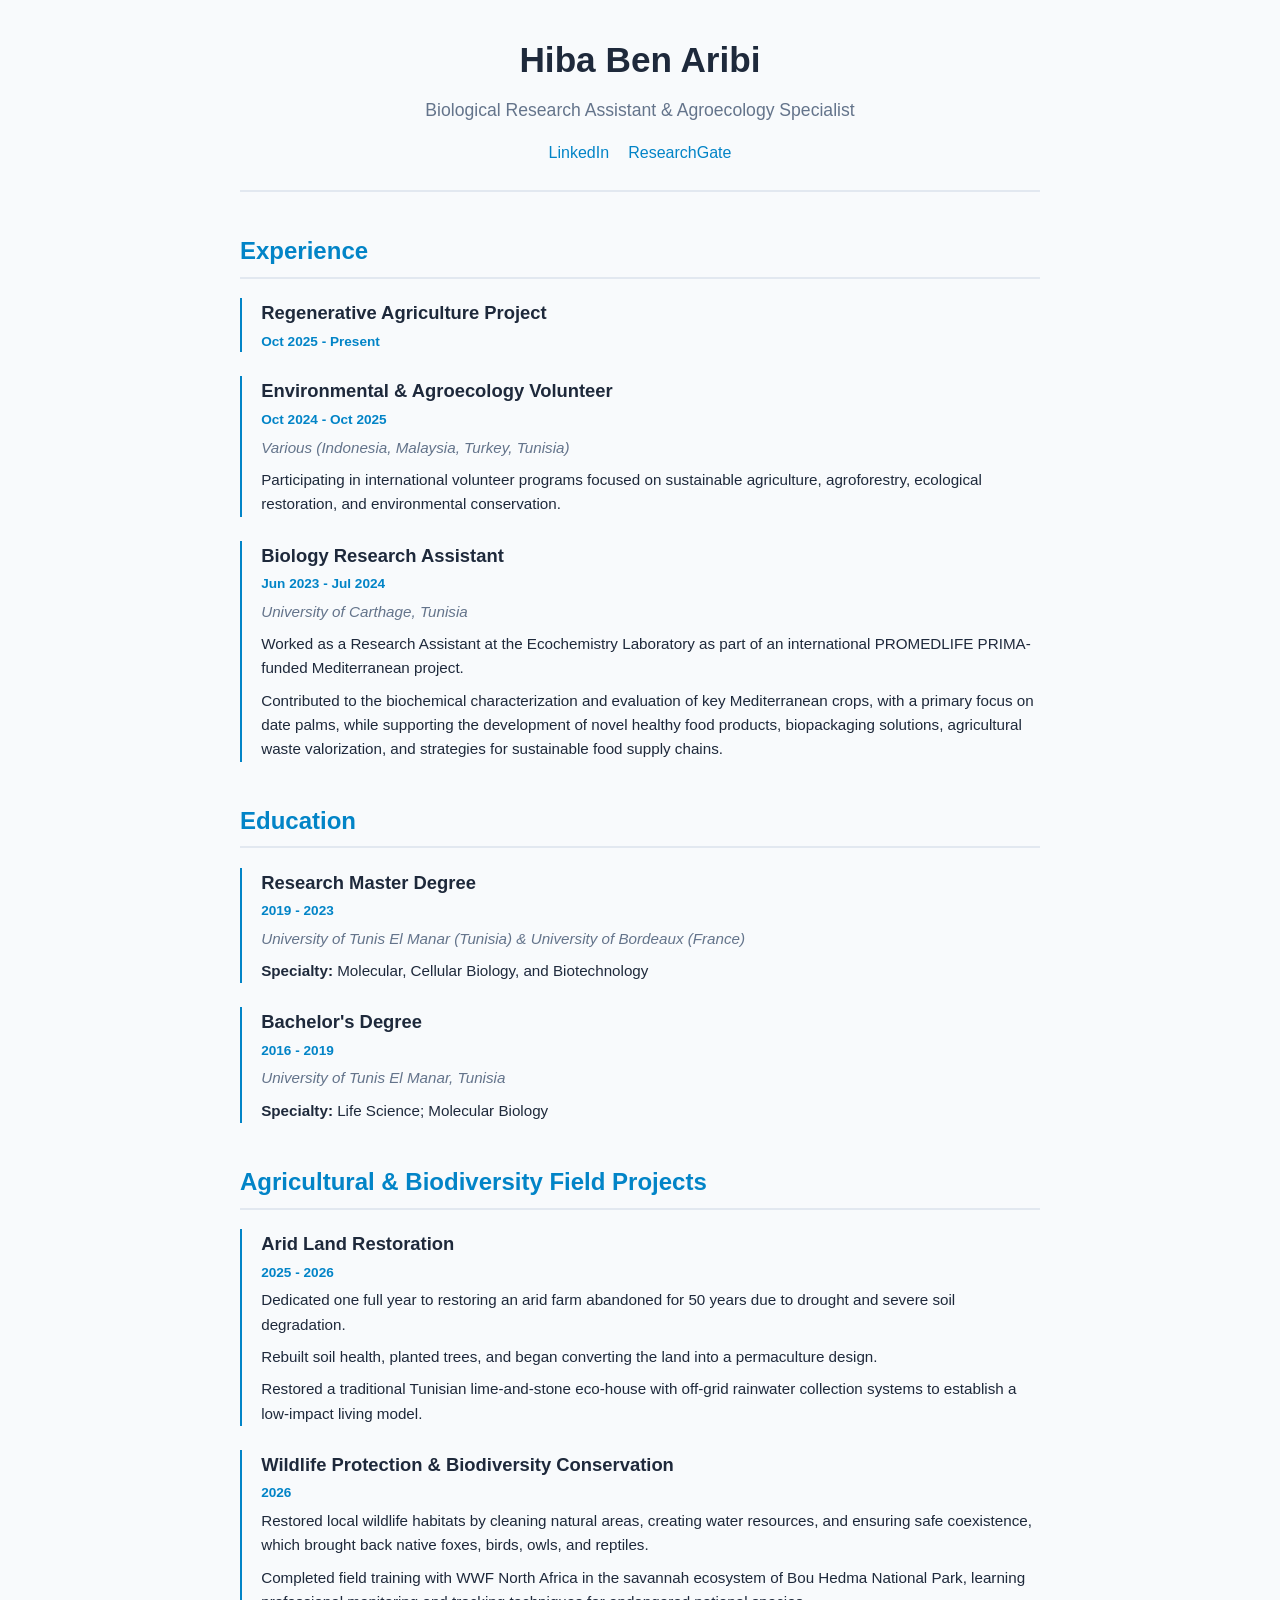
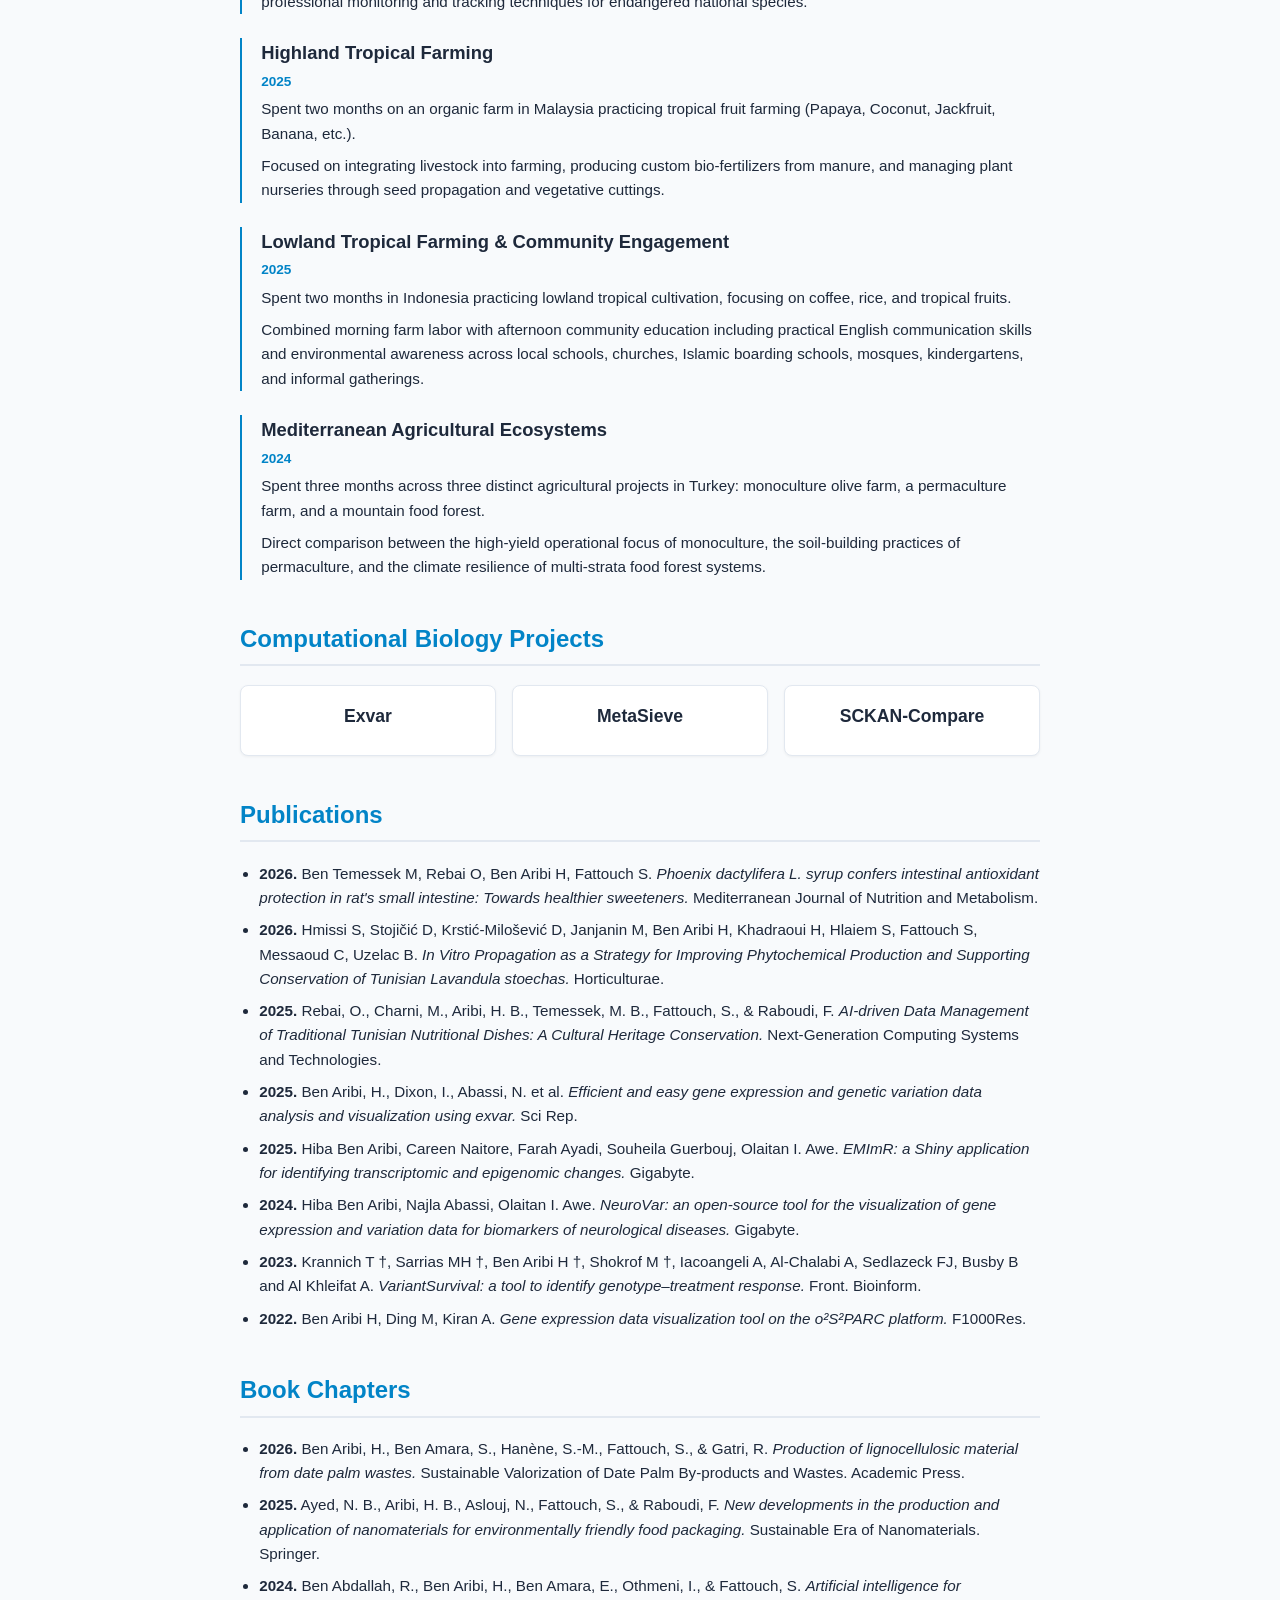
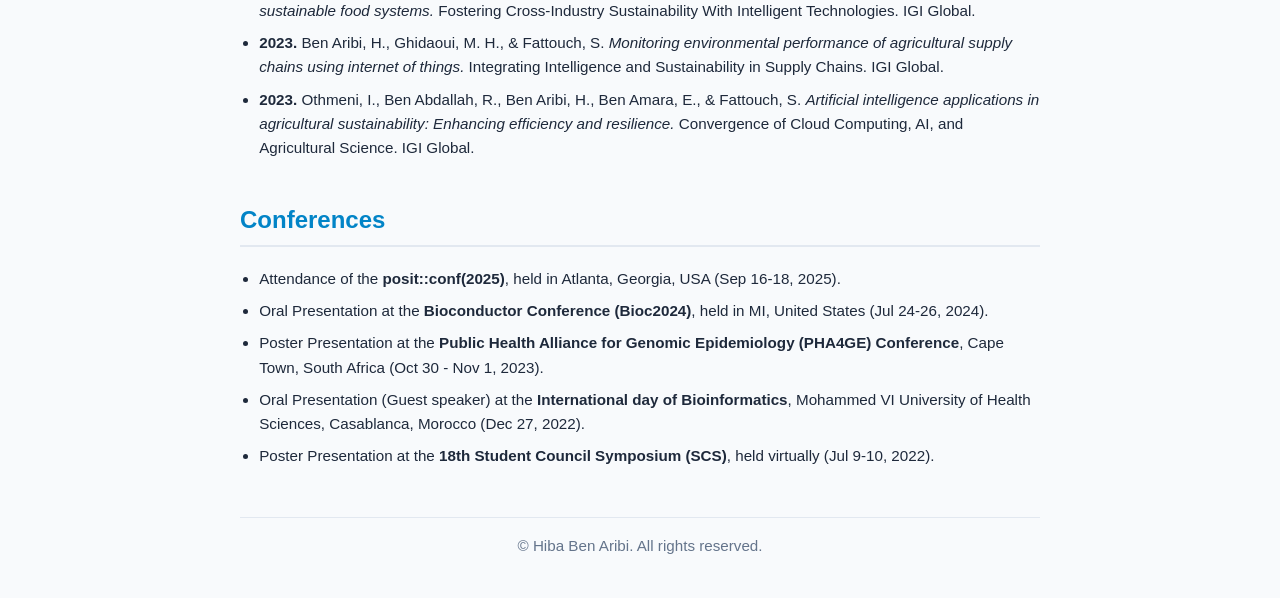
==== commit 7f8a4382: "Update index.html" ====
--- a/index.html
+++ b/index.html
@@ -1,580 +1,314 @@
 <!DOCTYPE html>
 <html lang="en">
-
 <head>
-  <meta charset="utf-8">
-  <meta content="width=device-width, initial-scale=1.0" name="viewport">
-  <title>CV Hiba Ben Aribi</title>
-  <meta content="" name="description">
-  <meta content="" name="keywords">
-
-  <!-- Favicons -->
-  <link href="assets/img/favicon.png" rel="icon">
-
-  <!-- Fonts -->
-  <link href="https://fonts.googleapis.com" rel="preconnect">
-  <link href="https://fonts.gstatic.com" rel="preconnect" crossorigin>
-  <link href="https://fonts.googleapis.com/css2?family=Roboto:ital,wght@0,100;0,300;0,400;0,500;0,700;0,900;1,100;1,300;1,400;1,500;1,700;1,900&family=Poppins:ital,wght@0,100;0,200;0,300;0,400;0,500;0,600;0,700;0,800;0,900;1,100;1,200;1,300;1,400;1,500;1,600;1,700;1,800;1,900&family=Raleway:ital,wght@0,100;0,200;0,300;0,400;0,500;0,600;0,700;0,800;0,900;1,100;1,200;1,300;1,400;1,500;1,600;1,700;1,800;1,900&display=swap" rel="stylesheet">
-
-  <!-- Vendor CSS Files -->
-  <link href="assets/vendor/bootstrap/css/bootstrap.min.css" rel="stylesheet">
-  <link href="assets/vendor/bootstrap-icons/bootstrap-icons.css" rel="stylesheet">
-  <link href="assets/vendor/aos/aos.css" rel="stylesheet">
-  <link href="assets/vendor/glightbox/css/glightbox.min.css" rel="stylesheet">
-  <link href="assets/vendor/swiper/swiper-bundle.min.css" rel="stylesheet">
-
-  <!-- Main CSS File -->
-  <link href="assets/css/main.css" rel="stylesheet">
-
+  <meta charset="UTF-8">
+  <meta name="viewport" content="width=device-width, initial-scale=1.0">
+  <title>Hiba Ben Aribi | Portfolio</title>
+  <style>
+    :root {
+      --primary: #0284c7;
+      --bg: #f8fafc;
+      --card-bg: #ffffff;
+      --text: #1e293b;
+      --text-light: #64748b;
+      --border: #e2e8f0;
+    }
+
+    * {
+      box-sizing: border-box;
+      margin: 0;
+      padding: 0;
+    }
+
+    body {
+      font-family: -apple-system, BlinkMacSystemFont, "Segoe UI", Roboto, Helvetica, Arial, sans-serif;
+      background-color: var(--bg);
+      color: var(--text);
+      line-height: 1.6;
+      padding: 2rem 1rem;
+    }
+
+    .container {
+      max-width: 800px;
+      margin: 0 auto;
+    }
+
+    header {
+      text-align: center;
+      margin-bottom: 2.5rem;
+      padding-bottom: 1.5rem;
+      border-bottom: 2px solid var(--border);
+    }
+
+    h1 {
+      font-size: 2.2rem;
+      color: var(--text);
+      margin-bottom: 0.5rem;
+    }
+
+    .subtitle {
+      font-size: 1.1rem;
+      color: var(--text-light);
+      margin-bottom: 1rem;
+    }
+
+    .links {
+      display: flex;
+      justify-content: center;
+      gap: 1.2rem;
+    }
+
+    .links a {
+      color: var(--primary);
+      text-decoration: none;
+      font-weight: 500;
+    }
+
+    .links a:hover {
+      text-decoration: underline;
+    }
+
+    section {
+      margin-bottom: 2.5rem;
+    }
+
+    h2 {
+      font-size: 1.5rem;
+      color: var(--primary);
+      border-bottom: 2px solid var(--border);
+      padding-bottom: 0.4rem;
+      margin-bottom: 1.2rem;
+    }
+
+    .timeline-item {
+      position: relative;
+      padding-left: 1.2rem;
+      border-left: 2px solid var(--primary);
+      margin-bottom: 1.5rem;
+    }
+
+    .timeline-item h3 {
+      font-size: 1.15rem;
+      margin-bottom: 0.2rem;
+    }
+
+    .date {
+      font-size: 0.85rem;
+      font-weight: bold;
+      color: var(--primary);
+      margin-bottom: 0.3rem;
+    }
+
+    .institution {
+      font-style: italic;
+      color: var(--text-light);
+      font-size: 0.95rem;
+      margin-bottom: 0.5rem;
+    }
+
+    p {
+      font-size: 0.95rem;
+      margin-bottom: 0.5rem;
+    }
+
+    ul {
+      margin-left: 1.2rem;
+      font-size: 0.95rem;
+    }
+
+    li {
+      margin-bottom: 0.5rem;
+    }
+
+    .project-grid {
+      display: grid;
+      grid-template-columns: repeat(auto-fit, minmax(200px, 1fr));
+      gap: 1rem;
+    }
+
+    .project-card {
+      background: var(--card-bg);
+      border: 1px solid var(--border);
+      border-radius: 8px;
+      padding: 1rem;
+      text-align: center;
+      box-shadow: 0 1px 3px rgba(0,0,0,0.05);
+    }
+
+    .project-card h3 {
+      font-size: 1.1rem;
+      margin-bottom: 0.5rem;
+    }
+
+    footer {
+      text-align: center;
+      font-size: 0.85rem;
+      color: var(--text-light);
+      margin-top: 3rem;
+      padding-top: 1rem;
+      border-top: 1px solid var(--border);
+    }
+  </style>
 </head>
-
-<body class="index-page">
-
-  <header id="header" class="header dark-background d-flex flex-column">
-    <i class="header-toggle d-xl-none bi bi-list"></i>
-
-    <div class="profile-img">
-      <img src="assets/img/picture.png" alt="" class="img-fluid rounded-circle">
-    </div>
-
-    <a href="index.html" class="logo d-flex align-items-center justify-content-center">
-      <h1 class="sitename">Hiba Ben Aribi</h1>
-    </a>
-
-    <div class="social-links text-center">
-      <a href="www.linkedin.com/in/hibabenaribi" class="linkedin"><i class="bi bi-linkedin"></i></a>
-      <a href="https://github.com/HibaBenAribi" class="github"><i class="bi bi-github"></i></a> 
-      <a href="https://www.researchgate.net/profile/Hiba-Ben-Aribi" class="google-plus"><i class="bi bi-google"></i></a> <!-- update class -->
-
-    </div>
-
-    <nav id="navmenu" class="navmenu">
+<body>
+
+  <div class="container">
+    
+    <!-- Header -->
+    <header>
+      <h1>Hiba Ben Aribi</h1>
+      <p class="subtitle">Biological Research Assistant & Agroecology Specialist</p>
+      <div class="links">
+        <a href="https://linkedin.com/in/hibabenaribi" target="_blank">LinkedIn</a>
+        <a href="https://researchgate.net" target="_blank">ResearchGate</a>
+      </div>
+    </header>
+
+    <!-- Experience -->
+    <section>
+      <h2>Experience</h2>
+
+      <div class="timeline-item">
+        <h3>Regenerative Agriculture Project</h3>
+        <div class="date">Oct 2025 - Present</div>
+      </div>
+
+      <div class="timeline-item">
+        <h3>Environmental & Agroecology Volunteer</h3>
+        <div class="date">Oct 2024 - Oct 2025</div>
+        <div class="institution">Various (Indonesia, Malaysia, Turkey, Tunisia)</div>
+        <p>Participating in international volunteer programs focused on sustainable agriculture, agroforestry, ecological restoration, and environmental conservation.</p>
+      </div>
+
+      <div class="timeline-item">
+        <h3>Biology Research Assistant</h3>
+        <div class="date">Jun 2023 - Jul 2024</div>
+        <div class="institution">University of Carthage, Tunisia</div>
+        <p>Worked as a Research Assistant at the Ecochemistry Laboratory as part of an international PROMEDLIFE PRIMA-funded Mediterranean project.</p>
+        <p>Contributed to the biochemical characterization and evaluation of key Mediterranean crops, with a primary focus on date palms, while supporting the development of novel healthy food products, biopackaging solutions, agricultural waste valorization, and strategies for sustainable food supply chains.</p>
+      </div>
+    </section>
+
+    <!-- Education -->
+    <section>
+      <h2>Education</h2>
+
+      <div class="timeline-item">
+        <h3>Research Master Degree</h3>
+        <div class="date">2019 - 2023</div>
+        <div class="institution">University of Tunis El Manar (Tunisia) & University of Bordeaux (France)</div>
+        <p><strong>Specialty:</strong> Molecular, Cellular Biology, and Biotechnology</p>
+      </div>
+
+      <div class="timeline-item">
+        <h3>Bachelor's Degree</h3>
+        <div class="date">2016 - 2019</div>
+        <div class="institution">University of Tunis El Manar, Tunisia</div>
+        <p><strong>Specialty:</strong> Life Science; Molecular Biology</p>
+      </div>
+    </section>
+
+    <!-- Field Projects -->
+    <section>
+      <h2>Agricultural & Biodiversity Field Projects</h2>
+
+      <div class="timeline-item">
+        <h3>Arid Land Restoration</h3>
+        <div class="date">2025 - 2026</div>
+        <p>Dedicated one full year to restoring an arid farm abandoned for 50 years due to drought and severe soil degradation.</p>
+        <p>Rebuilt soil health, planted trees, and began converting the land into a permaculture design.</p>
+        <p>Restored a traditional Tunisian lime-and-stone eco-house with off-grid rainwater collection systems to establish a low-impact living model.</p>
+      </div>
+
+      <div class="timeline-item">
+        <h3>Wildlife Protection & Biodiversity Conservation</h3>
+        <div class="date">2026</div>
+        <p>Restored local wildlife habitats by cleaning natural areas, creating water resources, and ensuring safe coexistence, which brought back native foxes, birds, owls, and reptiles.</p>
+        <p>Completed field training with WWF North Africa in the savannah ecosystem of Bou Hedma National Park, learning professional monitoring and tracking techniques for endangered national species.</p>
+      </div>
+
+      <div class="timeline-item">
+        <h3>Highland Tropical Farming</h3>
+        <div class="date">2025</div>
+        <p>Spent two months on an organic farm in Malaysia practicing tropical fruit farming (Papaya, Coconut, Jackfruit, Banana, etc.).</p>
+        <p>Focused on integrating livestock into farming, producing custom bio-fertilizers from manure, and managing plant nurseries through seed propagation and vegetative cuttings.</p>
+      </div>
+
+      <div class="timeline-item">
+        <h3>Lowland Tropical Farming & Community Engagement</h3>
+        <div class="date">2025</div>
+        <p>Spent two months in Indonesia practicing lowland tropical cultivation, focusing on coffee, rice, and tropical fruits.</p>
+        <p>Combined morning farm labor with afternoon community education including practical English communication skills and environmental awareness across local schools, churches, Islamic boarding schools, mosques, kindergartens, and informal gatherings.</p>
+      </div>
+
+      <div class="timeline-item">
+        <h3>Mediterranean Agricultural Ecosystems</h3>
+        <div class="date">2024</div>
+        <p>Spent three months across three distinct agricultural projects in Turkey: monoculture olive farm, a permaculture farm, and a mountain food forest.</p>
+        <p>Direct comparison between the high-yield operational focus of monoculture, the soil-building practices of permaculture, and the climate resilience of multi-strata food forest systems.</p>
+      </div>
+    </section>
+
+    <!-- Computational Biology Projects -->
+    <section>
+      <h2>Computational Biology Projects</h2>
+      <div class="project-grid">
+        <div class="project-card">
+          <h3>Exvar</h3>
+        </div>
+        <div class="project-card">
+          <h3>MetaSieve</h3>
+        </div>
+        <div class="project-card">
+          <h3>SCKAN-Compare</h3>
+        </div>
+      </div>
+    </section>
+
+    <!-- Publications -->
+    <section>
+      <h2>Publications</h2>
       <ul>
-
-        <li>
-          <a href="#biology">
-            <i class="bi bi-flower1 navicon"></i>
-            Experience & Education
-          </a>
-        </li>
-
-
-        <li>
-          <a href="#computational">
-            <i class="bi bi-tree navicon"></i>
-            Projects & Initiatives
-          </a>
-        </li>
-
-        <li>
-          <a href="#agricultural">
-            <i class="bi bi-cpu navicon"></i>
-            Publications and Conferences
-          </a>
-        </li>
+        <li><strong>2026.</strong> Ben Temessek M, Rebai O, Ben Aribi H, Fattouch S. <em>Phoenix dactylifera L. syrup confers intestinal antioxidant protection in rat's small intestine: Towards healthier sweeteners.</em> Mediterranean Journal of Nutrition and Metabolism.</li>
+        <li><strong>2026.</strong> Hmissi S, Stojičić D, Krstić-Milošević D, Janjanin M, Ben Aribi H, Khadraoui H, Hlaiem S, Fattouch S, Messaoud C, Uzelac B. <em>In Vitro Propagation as a Strategy for Improving Phytochemical Production and Supporting Conservation of Tunisian Lavandula stoechas.</em> Horticulturae.</li>
+        <li><strong>2025.</strong> Rebai, O., Charni, M., Aribi, H. B., Temessek, M. B., Fattouch, S., & Raboudi, F. <em>AI-driven Data Management of Traditional Tunisian Nutritional Dishes: A Cultural Heritage Conservation.</em> Next-Generation Computing Systems and Technologies.</li>
+        <li><strong>2025.</strong> Ben Aribi, H., Dixon, I., Abassi, N. et al. <em>Efficient and easy gene expression and genetic variation data analysis and visualization using exvar.</em> Sci Rep.</li>
+        <li><strong>2025.</strong> Hiba Ben Aribi, Careen Naitore, Farah Ayadi, Souheila Guerbouj, Olaitan I. Awe. <em>EMImR: a Shiny application for identifying transcriptomic and epigenomic changes.</em> Gigabyte.</li>
+        <li><strong>2024.</strong> Hiba Ben Aribi, Najla Abassi, Olaitan I. Awe. <em>NeuroVar: an open-source tool for the visualization of gene expression and variation data for biomarkers of neurological diseases.</em> Gigabyte.</li>
+        <li><strong>2023.</strong> Krannich T †, Sarrias MH †, Ben Aribi H †, Shokrof M †, Iacoangeli A, Al-Chalabi A, Sedlazeck FJ, Busby B and Al Khleifat A. <em>VariantSurvival: a tool to identify genotype–treatment response.</em> Front. Bioinform.</li>
+        <li><strong>2022.</strong> Ben Aribi H, Ding M, Kiran A. <em>Gene expression data visualization tool on the o²S²PARC platform.</em> F1000Res.</li>
       </ul>
-    </nav>
-
-  </header>
-
-  <main class="main">
- 
-   
-    <!-- Resume Section -->
-    <section id="resume" class="resume section">
-
-      <!-- Section Title -->
-<div class="container section-title" data-aos="fade-up">
-  <h2>About</h2>
-
-  <div class="about-text">
-    <p>
-      Hi, I am a biologist interested in the life sciences across all disciplines. 
-    </p>
-
-    <p>
-      My primary focus is on the relationship between nature and human existence, specifically regarding how food systems, healthcare, agriculture, and wildlife can safely coexist.
-    </p>
-    <p>
-      To study these interconnected areas, I work on multi-disciplinary projects that combine hands-on fieldwork, academic research, and open-source computational development.
-    </p>
+    </section>
+
+    <!-- Book Chapters -->
+    <section>
+      <h2>Book Chapters</h2>
+      <ul>
+        <li><strong>2026.</strong> Ben Aribi, H., Ben Amara, S., Hanène, S.-M., Fattouch, S., & Gatri, R. <em>Production of lignocellulosic material from date palm wastes.</em> Sustainable Valorization of Date Palm By-products and Wastes. Academic Press.</li>
+        <li><strong>2025.</strong> Ayed, N. B., Aribi, H. B., Aslouj, N., Fattouch, S., & Raboudi, F. <em>New developments in the production and application of nanomaterials for environmentally friendly food packaging.</em> Sustainable Era of Nanomaterials. Springer.</li>
+        <li><strong>2024.</strong> Ben Abdallah, R., Ben Aribi, H., Ben Amara, E., Othmeni, I., & Fattouch, S. <em>Artificial intelligence for sustainable food systems.</em> Fostering Cross-Industry Sustainability With Intelligent Technologies. IGI Global.</li>
+        <li><strong>2023.</strong> Ben Aribi, H., Ghidaoui, M. H., & Fattouch, S. <em>Monitoring environmental performance of agricultural supply chains using internet of things.</em> Integrating Intelligence and Sustainability in Supply Chains. IGI Global.</li>
+        <li><strong>2023.</strong> Othmeni, I., Ben Abdallah, R., Ben Aribi, H., Ben Amara, E., & Fattouch, S. <em>Artificial intelligence applications in agricultural sustainability: Enhancing efficiency and resilience.</em> Convergence of Cloud Computing, AI, and Agricultural Science. IGI Global.</li>
+      </ul>
+    </section>
+
+    <!-- Conferences -->
+    <section>
+      <h2>Conferences</h2>
+      <ul>
+        <li>Attendance of the <strong>posit::conf(2025)</strong>, held in Atlanta, Georgia, USA (Sep 16-18, 2025).</li>
+        <li>Oral Presentation at the <strong>Bioconductor Conference (Bioc2024)</strong>, held in MI, United States (Jul 24-26, 2024).</li>
+        <li>Poster Presentation at the <strong>Public Health Alliance for Genomic Epidemiology (PHA4GE) Conference</strong>, Cape Town, South Africa (Oct 30 - Nov 1, 2023).</li>
+        <li>Oral Presentation (Guest speaker) at the <strong>International day of Bioinformatics</strong>, Mohammed VI University of Health Sciences, Casablanca, Morocco (Dec 27, 2022).</li>
+        <li>Poster Presentation at the <strong>18th Student Council Symposium (SCS)</strong>, held virtually (Jul 9-10, 2022).</li>
+      </ul>
+    </section>
+
+    <footer>
+      <p>© Hiba Ben Aribi. All rights reserved.</p>
+    </footer>
 
   </div>
-</div><!-- End Section Title -->
-
-      
-    </section><!-- /1 Section -->
-
-<!-- ach Section -->
-<section id="biology" class="resume section">
-
-  <!-- Section Title -->
-  <div class="container section-title" data-aos="fade-up">
-    <h2>Experience</h2>
-    
-  </div>
-
-  <div class="container">
-      
-
-
-    <!-- Research + Internships -->
-    <div class="row mt-4">
-
-      <div class="col-lg-6" data-aos="fade-up">
-
-        <h3 class="resume-title">Research Experience</h3>
-        
-        <div class="resume-item">
-          <h4>Independent Scientist</h4>
-          <h5>Oct 2024 – Present</h5>
-          <p>Independent scientist contributing to multi-disciplinary projects across computational biology, molecular biology, and environmental studies. Focus on analyzing the relationships between environmental factors, dietary inputs, and ecosystem health to assess impacts on human populations and biodiversity.</p>
-          
-        </div>
-
-        <div class="resume-item">
-          <h4>Research Assistant</h4>
-          <h5>Jun 2023 – Jul 2024</h5>
-          <p><em>University of Carthage, Tunisia</em></p>
-          <p>
-            Worked as a Predoctoral Research Assistant at the Ecochemistry Laboratory as part of an international PROMEDLIFE PRIMA-funded Mediterranean project.
-          </p>
-          <p>
-            Contributed to the biochemical characterization and evaluation of key Mediterranean crops, with a primary focus on date palms, 
-            while supporting the development of novel healthy food products, biopackaging solutions, agricultural waste valorization, and strategies for sustainable food supply chains.
-          </p>
-        </div>
-
-        <div class="resume-item">
-          <h4>Biochemistry University Teacher</h4>
-          <h5>Jan 2024 – May 2024</h5>
-          <p><em>University of Carthage, Tunisia</em></p>
-          
-        </div>
-        <div class="resume-item">
-          <h4>Research Internship</h4>
-          <h5>2021 – 2022 (1 year)</h5>
-          <p><em>At the Temporal Lobe Pathologies Laboratory, Charles Nicolle Hospital of Tunis.</em></p>
-               <p> 
-                Performed a comprehensive research study investigating population-specific epigenetic modifications (specifically DNA methylation) in the Tunisian population and their contribution to Multiple Sclerosis.
-              </p>
-              <p> 
-                The study integrated a clinical trial for patient sampling, a wet-lab genomic biological analysis, and a complementary computational workflow to identify epigenomic factors associated with disease susceptibility.
-              </p>
-        </div>
-      </div>
-     <div class="container">
-
-        <div class="row">
-          <div class="col-lg-6" data-aos="fade-up" data-aos-delay="200">
-          
-            <h3 class="resume-title">Education</h3>
-            <div class="resume-item">
-              <h4>Research Master Degree </h4>
-              <h5>2019 - 2023</h5>
-              <p><em>University of Tunis El Manar (Tunisia) and the University of Bordeaux (France)</em></p>
-              <p>Speciality : Molecular, Cellular Biology, and Biotechnology</p>
-
-            </div><!-- Edn Resume Item -->
-
-            <div class="resume-item">
-              <h4>Bachelor's degree </h4>
-              <h5>2016 - 2019 </h5>
-              <p><em>University Of Tunis El Manar, Tunisia</em></p>
-              <p>Speciality : Life Science; Molecular Biology</p>
-            </div><!-- Edn Resume Item -->
-
-          </div>
-        </div>  
-        
-
-      </div>
-      <div class="col-lg-6" data-aos="fade-up" data-aos-delay="100">
-
-        <h3 class="resume-title">Internships</h3>
-
-
-
-        <div class="resume-item">
-          <h4>Biochemistry</h4>
-          <h5>2018 </h5>
-          <p><em>Clinical Biochemistry Laboratory, Pasteur Institute of Tunis.</em></p>
-        </div>
-
-        <div class="resume-item">
-          <h4>Hematology</h4>
-          <h5>2017</h5>
-          <p><em>Hematology Laboratory, Military Hospital of Tunis.</em></p>
-        </div>
-
-        <div class="resume-item">
-          <h4>Parasitology</h4>
-          <h5>2017</h5>
-          <p><em>Parasitology Laboratory, Military Hospital of Tunis.</em></p>
-        </div>
-
-        <div class="resume-item">
-          <h4>Clinical Biology</h4>
-          <h5>2017</h5>
-          <p><em>Clinical Biology Laboratory, Regional Hospital of Béja.</em></p>
-        </div>
-
-      </div>
-
-    </div>
-
-  </div>
-
-</section>
-
-<!-- ach Section -->
-<section id="computational" class="resume section">
-
-  <!-- Section Title -->
-  <div class="container section-title" data-aos="fade-up">
-    <h2>Projects</h2>
-  </div><!-- End Section Title -->
-
-  <div class="container">
-      <div class="container">
-
-        <h3 class="resume-title">Agricultural & Biodiversity Field Projects</h3>
-          
-        <div class="resume-item">
-          <h4>Arid Land Restoration</h4>
-          <h5>2025-2026</h5>
-          <p>Dedicated one full year to restoring an arid farm abandoned for 50 years due to drought and severe soil degradation.</p>
-          <p>
-            Rebuilt soil health, planted trees, and began converting the land into a permaculture design.</p>
-          <p>
-            Restored a traditional Tunisian lime-and-stone eco-house with off-grid rainwater collection systems to establish a low-impact living model.</p>
-        </div>  
-           
-        <div class="resume-item">
-          <h4>Wildlife Protection & Biodiversity Conservation</h4>
-          <h5>2026</h5>
-          <p>Restored local wildlife habitats by cleaning natural areas, creating water resources, and ensuring safe coexistence, which brought back native foxes, birds, owls, and reptiles.</p>
-          <p>
-            Completed field training with WWF North Africa in the savannah ecosystem of Bou Hedma National Park, learning professional monitoring and tracking techniques for endangered national species.</p>
-
-        </div> 
-
-        
-         <div class="resume-item">
-          <h4>Highland Tropical Farming</h4>
-          <h5>2025</h5>
-          <p>Spent two months on an organic farm in Malaysia practicing tropical fruit farming (Papaya, Coconut, Jackfruit, Banana, etc).</p>
-          <p>
-            Focused on integrating livestock into farming, producing custom bio-fertilizers from manure, and managing plant nurseries through seed propagation and vegetative cuttings.</p>
-        </div>  
-                
-         <div class="resume-item">
-          <h4>Lowland Tropical Farming & Community Engagement</h4>
-          <h5>2025</h5>
-          <p>Spent two months in Indonesia practicing lowland tropical cultivation, focusing on coffee, rice, and tropical fruits.</p>
-          <p>
-            Combined morning farm labor with afternoon community education including practical English communication skills and environmental awareness.
-            In local schools, Christian churches, Islamic boarding schools, mosques, kindergartens, and informal gatherings. 
-          </p>
-        </div>  
-        
-        <div class="resume-item">
-          <h4>Mediterranean Agricultural Ecosystems</h4>
-          <h5>2024</h5>
-          <p>Spent three months across three distinct agricultural projects in Turkey : monoculture olive farm, a permaculture farm, and a mountain food forest.</p>
-          <p>This experience provided a direct comparison between the high-yield operational focus of monoculture, the soil-building practices of permaculture, and the climate resilience of multi-strata food forest systems.</p>
-        </div>
-
-     
-        
-      </div> 
-
-      <div class="container">
-
-        <h3 class="resume-title">Computational Biology Projects</h3>
-
-        <div class="isotope-layout" data-default-filter="*" data-layout="masonry" data-sort="original-order">
-              
-          <ul class="portfolio-filters isotope-filters" data-aos="fade-up" data-aos-delay="100">
-            <li data-filter="*" class="filter-active">All</li>
-            <li data-filter=".filter-app">R packages</li>
-            <li data-filter=".filter-product">Python Libraries</li>
-            <li data-filter=".filter-branding">Shiny applications</li>
-            <li data-filter=".filter-books">Web-Based Tools</li>
-          </ul><!-- End Portfolio Filters -->
-
-          <div class="row gy-4 isotope-container" data-aos="fade-up" data-aos-delay="200">
-           
-
-            <div class="col-lg-2 col-md-3 col-sm-4 portfolio-item isotope-item filter-app">
-              <div class="portfolio-content h-100">
-                <img src="assets/img/portfolio/exvar.png" class="img-fluid" alt="">
-                <div class="portfolio-info">
-                  <h4>Exvar </h4>
-                  <!-- <p>des</p> -->
-                  
-                  <a href="assets/img/portfolio/exvar.png" title="EXVAR R Package" data-gallery="portfolio-gallery-app" class="glightbox preview-link"><i class="bi bi-zoom-in"></i></a>
-                  <a href="https://github.com/omicscodeathon/Exvar" title="More Details" class="details-link"><i class="bi bi-link-45deg"></i></a>
-                </div>
-              </div>
-            </div><!-- End Portfolio Item -->
-            
-            <div class="col-lg-2 col-md-3 col-sm-4 portfolio-item isotope-item filter-product">
-              <div class="portfolio-content h-100">
-                <img src="assets/img/portfolio/metasieve.png" class="img-fluid" alt="">
-                <div class="portfolio-info">
-                  <h4>MetaSieve</h4>
-                  <!-- <p>des</p> -->
-                  <a href="assets/img/portfolio/metasieve.png" title="MetaSieve Tool" data-gallery="portfolio-gallery-product" class="glightbox preview-link"><i class="bi bi-zoom-in"></i></a>
-                  <a href="https://github.com/collaborativebioinformatics/Metasieve" title="More Details" class="details-link"><i class="bi bi-link-45deg"></i></a>
-                </div>
-              </div>
-            </div><!-- End Portfolio Item -->
-
-            
-            <div class="col-lg-2 col-md-3 col-sm-4 portfolio-item isotope-item filter-product">
-              <div class="portfolio-content h-100">
-                <img src="assets/img/portfolio/sckan.png" class="img-fluid" alt="">
-                <div class="portfolio-info">
-                  <h4>SCKAN-Compare </h4>
-                  <!-- <p>des</p> -->
-                  <a href="assets/img/portfolio/sckan.png" title="SCKAN-Compare Library" data-gallery="portfolio-gallery-product" class="glightbox preview-link"><i class="bi bi-zoom-in"></i></a>
-                  <a href="https://github.com/SPARC-FAIR-Codeathon/SCKAN-Compare" title="More Details" class="details-link"><i class="bi bi-link-45deg"></i></a>
-                </div>
-              </div>
-            </div><!-- End Portfolio Item -->
-
-            <div class="col-lg-2 col-md-3 col-sm-4 portfolio-item isotope-item filter-branding">
-              <div class="portfolio-content h-100">
-                <img src="assets/img/portfolio/emimr.png" class="img-fluid" alt="">
-                <div class="portfolio-info">
-                  <h4>EMIMIR</h4>
-                  <!-- <p>des</p> -->
-                  <a href="assets/img/portfolio/emimr.png" title="EMIMIR" data-gallery="portfolio-gallery-branding" class="glightbox preview-link"><i class="bi bi-zoom-in"></i></a>
-                  <a href="https://github.com/omicscodeathon/emimr" title="More Details" class="details-link"><i class="bi bi-link-45deg"></i></a>
-                </div>
-              </div>
-            </div><!-- End Portfolio Item -->
-
-            <div class="col-lg-2 col-md-3 col-sm-4 portfolio-item isotope-item filter-branding">
-              <div class="portfolio-content h-100">
-                <img src="assets/img/portfolio/vs.png" class="img-fluid" alt="">
-                <div class="portfolio-info">
-                  <h4>Variant Survival</h4>
-                  <!-- <p>des</p> -->
-                  <a href="assets/img/portfolio/vs.png" title="Variant Survival" data-gallery="portfolio-gallery-branding" class="glightbox preview-link"><i class="bi bi-zoom-in"></i></a>
-                  <a href="https://github.com/collaborativebioinformatics/VariantSurvival" title="More Details" class="details-link"><i class="bi bi-link-45deg"></i></a>
-                </div>
-              </div>
-            </div><!-- End Portfolio Item -->
-
-            <div class="col-lg-2 col-md-3 col-sm-4 portfolio-item isotope-item filter-branding">
-              <div class="portfolio-content h-100">
-                <img src="assets/img/portfolio/neurovar.png" class="img-fluid" alt="">
-                <div class="portfolio-info">
-                  <h4>NeuroVar</h4>
-                  <!-- <p>des</p> -->
-                  <a href="assets/img/portfolio/neurovar.png" title="NeuroVar" data-gallery="portfolio-gallery-branding" class="glightbox preview-link"><i class="bi bi-zoom-in"></i></a>
-                  <a href="https://github.com/omicscodeathon/neurovar" title="More Details" class="details-link"><i class="bi bi-link-45deg"></i></a>
-                </div>
-              </div>
-            </div><!-- End Portfolio Item -->
-
-            <div class="col-lg-2 col-md-3 col-sm-4  portfolio-item isotope-item filter-books">
-              <div class="portfolio-content h-100">
-                <img src="assets/img/portfolio/sparc.png" class="img-fluid" alt="">
-                <div class="portfolio-info">
-                  <h4>Transcriptomic oSPARC</h4>
-                  <!-- <p>des</p> -->
-                  <a href="assets/img/portfolio/sparc.png" title="Transcriptomic oSPARC" data-gallery="portfolio-gallery-book" class="glightbox preview-link"><i class="bi bi-zoom-in"></i></a>
-                  <a href="https://github.com/SPARC-FAIR-Codeathon/Transcriptomic_oSPARC" title="More Details" class="details-link"><i class="bi bi-link-45deg"></i></a>
-                </div>
-              </div>
-            </div><!-- End Portfolio Item -->
-
-            <div class="col-lg-2 col-md-3 col-sm-4  portfolio-item isotope-item filter-books">
-              <div class="portfolio-content h-100">
-                <img src="assets/img/portfolio/oSPARCHub.png" class="img-fluid" alt="">
-                <div class="portfolio-info">
-                  <h4>oSPARCHub</h4>
-                  <!-- <p>des</p> -->
-                  <a href="assets/img/portfolio/oSPARCHub.png" title="oSPARCHub" data-gallery="portfolio-gallery-book" class="glightbox preview-link"><i class="bi bi-zoom-in"></i></a>
-                  <a href="https://github.com/SPARC-FAIR-Codeathon/oSPARC-Hub" title="More Details" class="details-link"><i class="bi bi-link-45deg"></i></a>
-                </div>
-              </div>
-            </div><!-- End Portfolio Item -->
-          
-          </div><!-- End Portfolio Container -->
-
-        </div>
-
-      </div>
-
-    
-</section> <!-- /achievementsSection -->
-
-
-
-
-
-
-    
-    <!-- Contact Section -->
-    <section id="agricultural" class="resume section">
-
-      <div class="container section-title" data-aos="fade-up">
-        <h2>Publications</h2>
-        <p></p>
-<div class="">
-
-       
-        <!-- start Publications-->
-        <h3 class="resume-title">Publications</h3>
-        
-        <div class="resume-item">
-          <p><em><strong>2026.</strong>  Ben Temessek M, Rebai O, Ben Aribi H, Fattouch S. Phoenix dactylifera L. syrup confers intestinal antioxidant protection in rat’s small intestine: Towards healthier sweeteners. Mediterranean Journal of Nutrition and Metabolism. 2026;0(0). doi:10.1177/1973798X261473190 <a href="https://journals.sagepub.com/doi/10.1177/1973798X261473190" title="More Details" class="details-link"><i class="bi bi-link-45deg"></i></a> </em></p>
-        </div>
-  
-        <div class="resume-item">
-          <p><em><strong>2026.</strong>  Hmissi S, Stojičić D, Krstić-Milošević D, Janjanin M, Ben Aribi H, Khadraoui H, Hlaiem S, Fattouch S, Messaoud C, Uzelac B. In Vitro Propagation as a Strategy for Improving Phytochemical Production and Supporting Conservation of Tunisian Lavandula stoechas. Horticulturae. 2026; 12(7):903. https://doi.org/10.3390/horticulturae12070903 <a href="https://www.mdpi.com/2311-7524/12/7/903?utm_source=researchgate.net&utm_medium=article" title="More Details" class="details-link"><i class="bi bi-link-45deg"></i></a> </em></p>
-        </div>
-        
-        <div class="resume-item">
-          <p><em><strong>2025.</strong> Rebai, O., Charni, M., Aribi, H. B., Temessek, M. B., Fattouch, S., & Raboudi, F. (2025). AI-driven Data Management of Traditional Tunisian Nutritional Dishes: A Cultural Heritage Conservation. Next-Generation Computing Systems and Technologies, 1(2), 54–61. https://doi.org/10.62762/NGCST.2025.714702 <a href="https://www.icck.org/article/abs/ngcst.2025.714702" title="More Details" class="details-link"><i class="bi bi-link-45deg"></i></a> </em></p>
-        </div>
-
-        <div class="resume-item">
-          <p><em><strong>2025.</strong>  Ben Aribi, H., Dixon, I., Abassi, N. et al. Efficient and easy gene expression and genetic variation data analysis and visualization using exvar. Sci Rep 15, 12264 (2025). https://doi.org/10.1038/s41598-025-93067-5 <a href="https://www.nature.com/articles/s41598-025-93067-5" title="More Details" class="details-link"><i class="bi bi-link-45deg"></i></a> </em></p>
-        </div>
-
-  
-        <div class="resume-item">
-          <p><em><strong>2025.</strong>  Hiba Ben Aribi,Careen Naitore,Farah Ayadi,Souheila Guerbouj,Olaitan I. Awe,EMImR: a Shiny application for identifying transcriptomic and epigenomic changes,Gigabyte,2025 https://doi.org/10.46471/gigabyte.168 <a href="https://gigabytejournal.com/articles/168" title="More Details" class="details-link"><i class="bi bi-link-45deg"></i></a> </em></p>
-        </div>
-
-        
-        <div class="resume-item">
-          <p><em> <strong>2024.</strong> 
-            Hiba Ben Aribi,Najla Abassi,Olaitan I. Awe,NeuroVar: an open-source tool for the visualization of gene expression and variation data for biomarkers of neurological diseases,Gigabyte,2024 https://doi.org/10.46471/gigabyte.143 <a href="https://gigabytejournal.com/articles/143" title="More Details" class="details-link"><i class="bi bi-link-45deg"></i></a> </em></p>
-        </div>
-
-      
-        <div class="resume-item">
-          <p><em><strong>2023.</strong> 
-            Krannich T †, Sarrias MH †, Ben Aribi H †, Shokrof M †, Iacoangeli A, Al-Chalabi A, Sedlazeck FJ, Busby B and Al Khleifat A (2023), VariantSurvival: a tool to identify genotype–treatment response. Front. Bioinform. 3:1277923. doi: 10.3389/fbinf.2023.1277923.  † = shared First authorship. <a href="https://www.frontiersin.org/journals/bioinformatics/articles/10.3389/fbinf.2023.1277923/full" title="More Details" class="details-link"><i class="bi bi-link-45deg"></i></a>   </em></p>
-        </div>
-
-        
-       <div class="resume-item">
-          <p><em><strong>2022.</strong> 
-            Ben Aribi H, Ding M, Kiran A. Gene expression data visualization tool on the o²S²PARC platform. F1000Res. 2022 Nov 7;11:1267. doi: 10.12688/f1000research.126840.2. <a href="https://pubmed.ncbi.nlm.nih.gov/36816807/" title="More Details" class="details-link"><i class="bi bi-link-45deg"></i></a> </em></p>
-        </div>
-
-        <!-- Edn Publications-->
-
-
-  <!-- start chapters-->
-        <h3 class="resume-title">Book Chapters</h3>
-        
-        <div class="resume-item">
-          <p><em><strong>2026.</strong> Ben Aribi, H., Ben Amara, S., Hanène, S.-M., Fattouch, S., & Gatri, R. (2026). Production of lignocellulosic material from date palm wastes. In S. Maqsood, U. Roobab, & R. M. Aadil (Eds.), Sustainable Valorization of Date Palm By-products and Wastes (pp. 207–222). Academic Press. doi.org<a href="https://www.sciencedirect.com/science/chapter/edited-volume/abs/pii/B9780443290237000069?via%3Dihub#article" title="More Details" class="details-link"><i class="bi bi-link-45deg"></i></a> </em></p>
-        </div>
-  
-        <div class="resume-item">
-          <p><em><strong>2025.</strong> Ayed, N. B., Aribi, H. B., Aslouj, N., Fattouch, S., & Raboudi, F. (2025). New developments in the production and application of nanomaterials for environmentally friendly food packaging. In R. Rajan, F. Ahmad, A. Khoshariya, & C. S. Seth (Eds.), Sustainable Era of Nanomaterials (Vol. 40, pp. 115–130). Springer. https://doi.org/10.1007/978-981-96-4471-1_7 <a href="doi.org/10.1007/978-981-96-4471-1_7" title="More Details" class="details-link"><i class="bi bi-link-45deg"></i></a> </em></p>
-        </div>
-        
-        <div class="resume-item">
-          <p><em><strong>2024.</strong> Ben Abdallah, R., Ben Aribi, H., Ben Amara, E., Othmeni, I., & Fattouch, S. (2024). Artificial intelligence for sustainable food systems. In B. K. Mishra (Ed.), Fostering Cross-Industry Sustainability With Intelligent Technologies (pp. 457–477). IGI Global. doi.org <a href="https://www.igi-global.com/gateway/chapter/337551" title="More Details" class="details-link"><i class="bi bi-link-45deg"></i></a> </em></p>
-        </div>
-
-        <div class="resume-item">
-          <p><em><strong>2023.</strong>  Ben Aribi, H., Ghidaoui, M. H., & Fattouch, S. (2023). Monitoring environmental performance of agricultural supply chains using internet of things. In Integrating Intelligence and Sustainability in Supply Chains (pp. 273–292). IGI Global. https://doi.org/10.4018/979-8-3693-0225-5.ch014 <a href="hhttps://www.igi-global.com/gateway/chapter/331991" title="More Details" class="details-link"><i class="bi bi-link-45deg"></i></a> </em></p>
-        </div>
-
-  
-        <div class="resume-item">
-          <p><em><strong>2023.</strong>  Othmeni, I., Ben Abdallah, R., Ben Aribi, H., Ben Amara, E., & Fattouch, S. (2023). Artificial intelligence applications in agricultural sustainability: Enhancing efficiency and resilience. In Convergence of Cloud Computing, AI, and Agricultural Science (pp. 195–217). IGI Global. https://doi.org/10.4018/979-8-3693-0200-2.ch010 <a href="https://www.igi-global.com/gateway/chapter/329135" title="More Details" class="details-link"><i class="bi bi-link-45deg"></i></a> </em></p>
-        </div>
-
-
-        <!-- Edn chapters-->
-
-
-  
-        <!-- Conference  Item -->
-        <h3 class="resume-title">Conference</h3>
-
-        <div class="resume-item">
-          <p><em>Attendance of the posit::conf(2025), held in Atlanta, Georgia, USA, from September 16-18, 2025.<a href="https://www.bioc2024.bioconductor.org/" title="More Details" class="details-link"><i class="bi bi-link-45deg"></i></a>  <a href="https://cfp.bioconductor.org/2024/speaker/SHCYSW/" title="More Details" class="details-link"><i class="bi bi-link-45deg"></i></a> </em></p>
-        </div>
-        
-        <div class="resume-item">
-          <p><em>Oral Presentation at the Bioconductor Conference (Bioc2024), held in MI, United States, from July 24 to 26, 2024.<a href="https://www.bioc2024.bioconductor.org/" title="More Details" class="details-link"><i class="bi bi-link-45deg"></i></a>  <a href="https://cfp.bioconductor.org/2024/speaker/SHCYSW/" title="More Details" class="details-link"><i class="bi bi-link-45deg"></i></a> </em></p>
-        </div>
-
-        <div class="resume-item">
-          <p><em>Poster Presentation at the Public Health Alliance for Genomic Epidemiology (PHA4GE) Conference, in Cape Town South Africa, from 30 October to 1 November 2023. <a href="https://pha4ge.org/conferences/pha4ge-conference-2023/" title="More Details" class="details-link"><i class="bi bi-link-45deg"></i></a></em></p>
-        </div>
-        <div class="resume-item">
-          <p><em>Oral Presentation (Guest speaker) at the International day of Bioinformatics, held at the Mohammed VI University of Health Sciences of Casablanca, Morocco, on December 27, 2022. <a href="https://www.linkedin.com/posts/universit%C3%A9-mohammed-vi-des-sciences-de-la-sant%C3%A9_as-part-of-the-organization-of-the-annual-activity-7013089281678147584-ZuYj/" title="More Details" class="details-link"><i class="bi bi-link-45deg"></i></a> </em></p>
-        </div>
-        <div class="resume-item">
-          <p><em>Poster Presentation at the 18th Student Council Symposium (SCS), held virtually on 09-10 July, 2022.   <a href="https://www.youtube.com/watch?v=lvUknF8X8YI" title="More Details" class="details-link"><i class="bi bi-link-45deg"></i></a>    </em></p>
-          
-        </div>
-        <!-- Edn conference Item -->
-
-        <!-- start awards-->
-        <h3 class="resume-title">Awards</h3>
-        <div class="resume-item">
-          <p><em>SPARC FAIR Codeathon: First Place award in 2024, Third Place award in 2023. <a href="https://sparc.science/news-and-events/events/2023sparc-codeathon" title="More Details" class="details-link"><i class="bi bi-link-45deg"></i></a></em></p>
-        </div>
-        <div class="resume-item">
-          <p><em>ASBCB Omics Codeathon: First Place award in 2022, Second Place award in 2023.  <a href="https://www.asbcb.org/event/codeathon/asbcb-omics-codeathon-april-2023" title="More Details" class="details-link"><i class="bi bi-link-45deg"></i></a> </em></p>
-        </div>
-        <div class="resume-item">
-          <p><em>Pan-Structural Variation Hackathon: First Place award in 2022.<a href="https://www.hgsc.bcm.edu/events/hackathon" title="More Details" class="details-link"><i class="bi bi-link-45deg"></i></a> </em></p>
-        </div>
-
-        <!-- Edn awards->
-
-      </div>
-      
-    </div>
-
-  </div>
-
-      </div>
-
-
-    </section><!-- /Contact Section -->
-
-  </main>
-
-  
-
-  <!-- Scroll Top -->
-  <a href="#" id="scroll-top" class="scroll-top d-flex align-items-center justify-content-center"><i class="bi bi-arrow-up-short"></i></a>
-
-  <!-- Preloader -->
-  <div id="preloader"></div>
-
-  <!-- Vendor JS Files -->
-  <script src="assets/vendor/bootstrap/js/bootstrap.bundle.min.js"></script>
-  <script src="assets/vendor/php-email-form/validate.js"></script>
-  <script src="assets/vendor/aos/aos.js"></script>
-  <script src="assets/vendor/typed.js/typed.umd.js"></script>
-  <script src="assets/vendor/purecounter/purecounter_vanilla.js"></script>
-  <script src="assets/vendor/waypoints/noframework.waypoints.js"></script>
-  <script src="assets/vendor/glightbox/js/glightbox.min.js"></script>
-  <script src="assets/vendor/imagesloaded/imagesloaded.pkgd.min.js"></script>
-  <script src="assets/vendor/isotope-layout/isotope.pkgd.min.js"></script>
-  <script src="assets/vendor/swiper/swiper-bundle.min.js"></script>
-
-  <!-- Main JS File -->
-  <script src="assets/js/main.js"></script>
 
 </body>
-
 </html>
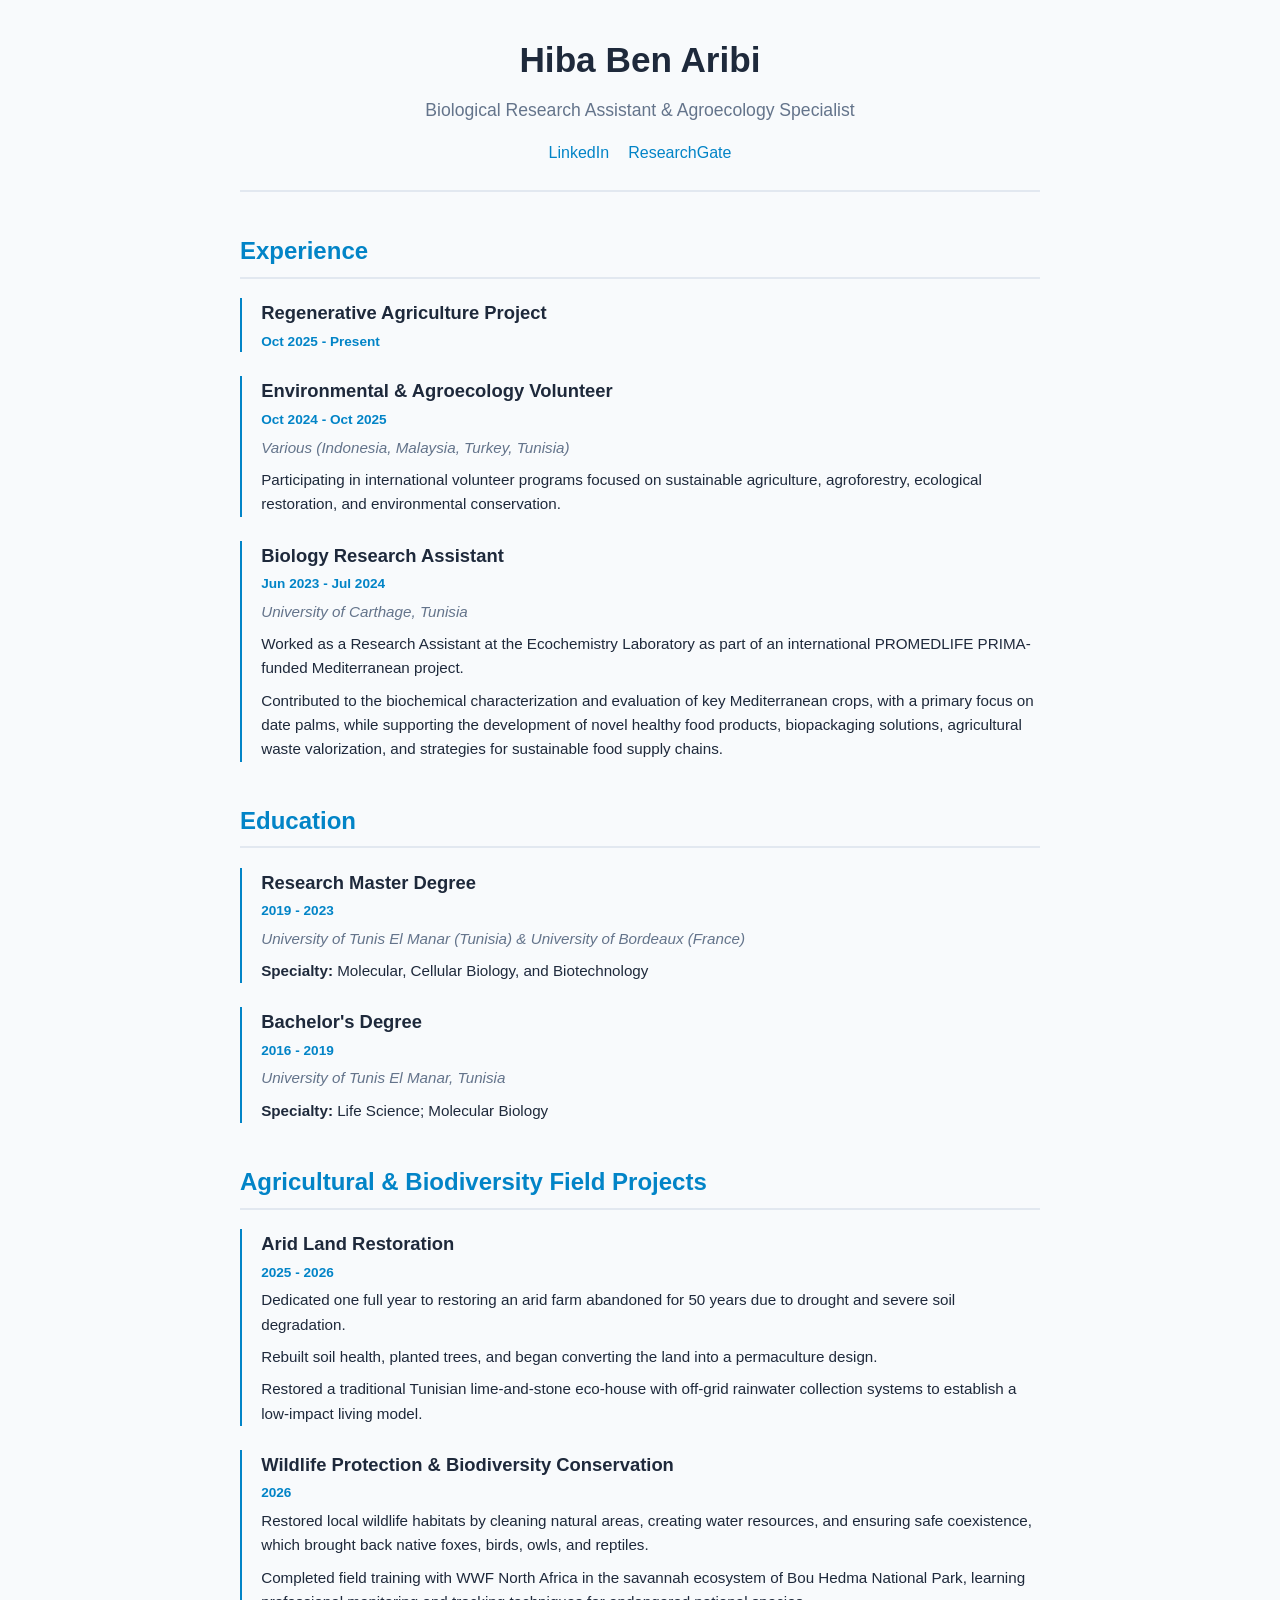
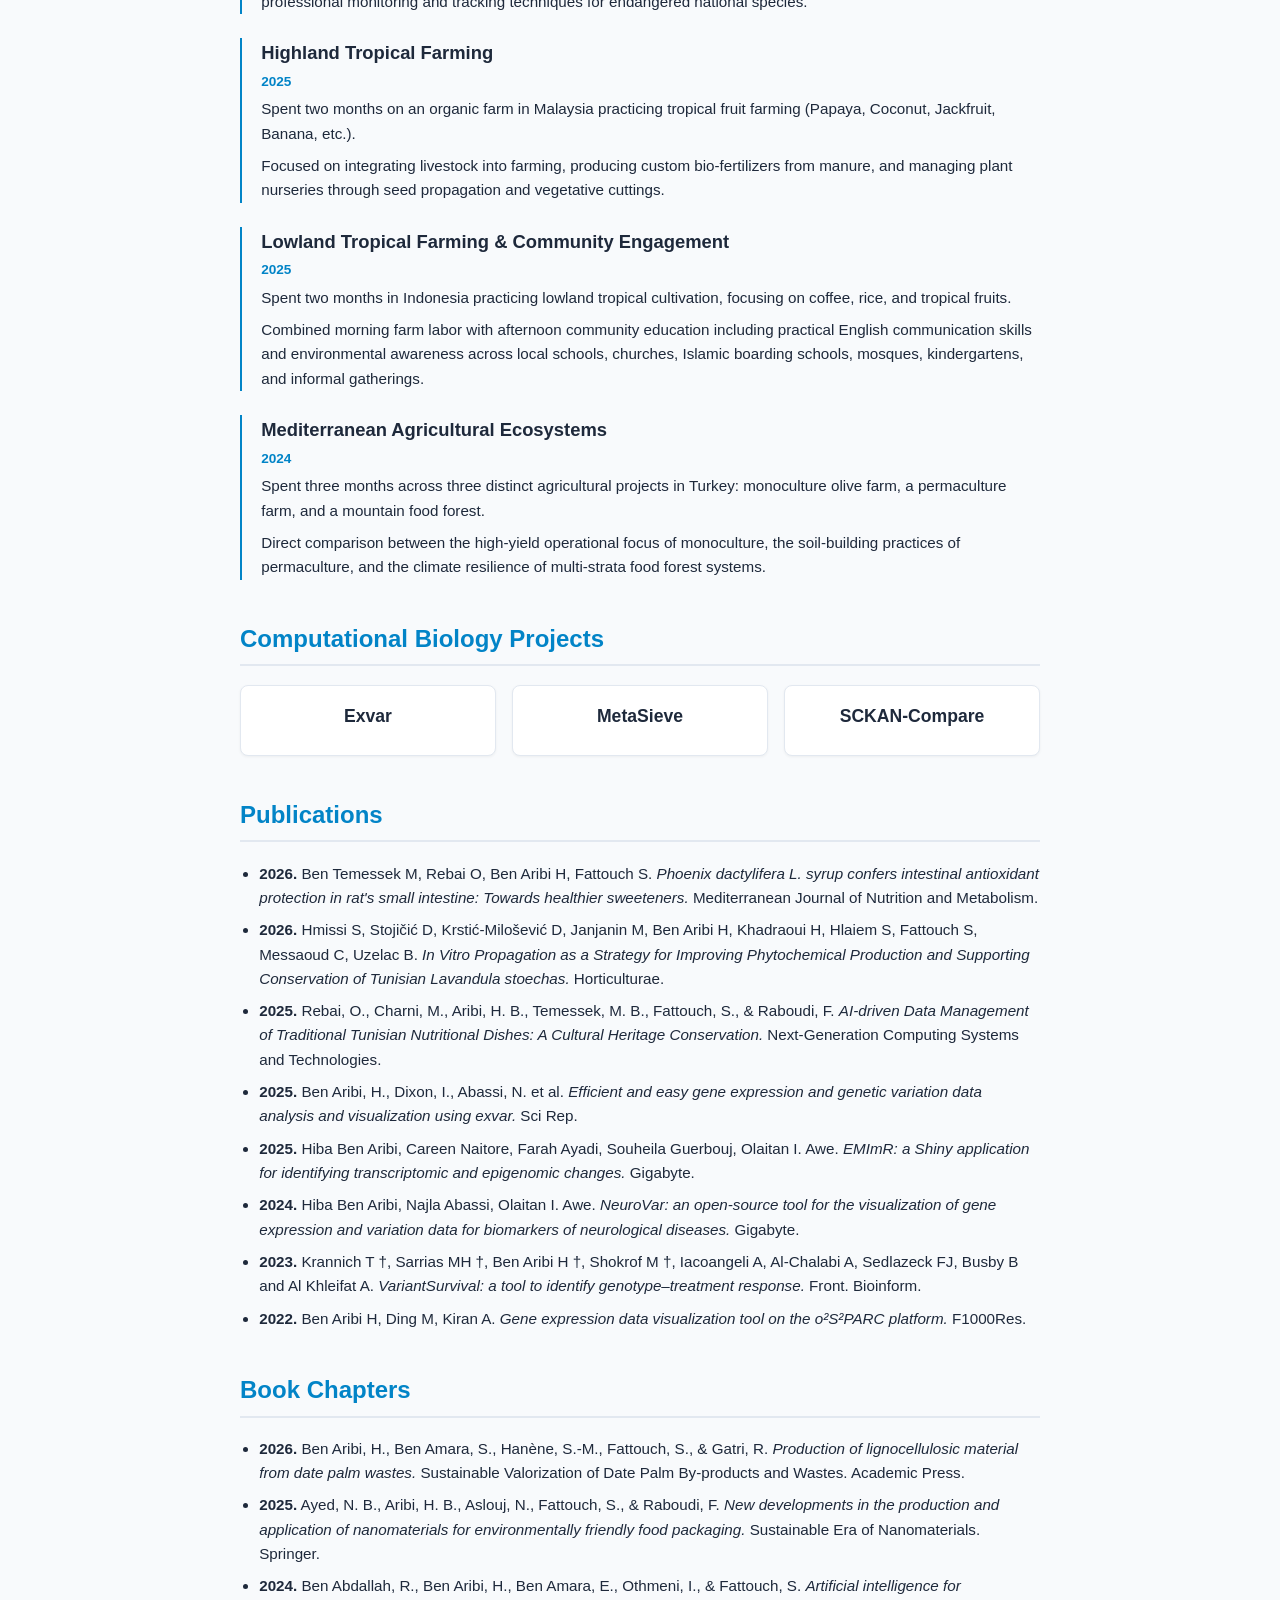
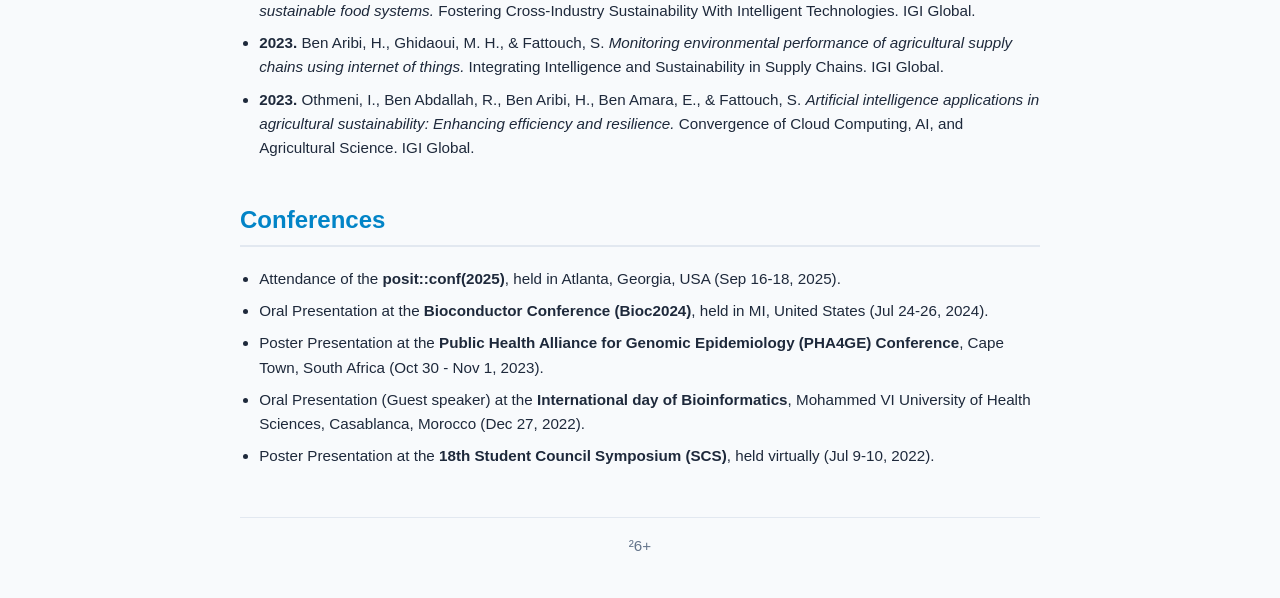
==== commit 3561b611: "Update index.html" ====
--- a/index.html
+++ b/index.html
@@ -305,7 +305,7 @@
     </section>
 
     <footer>
-      <p>© Hiba Ben Aribi. All rights reserved.</p>
+    <p>²6+</p>
     </footer>
 
   </div>
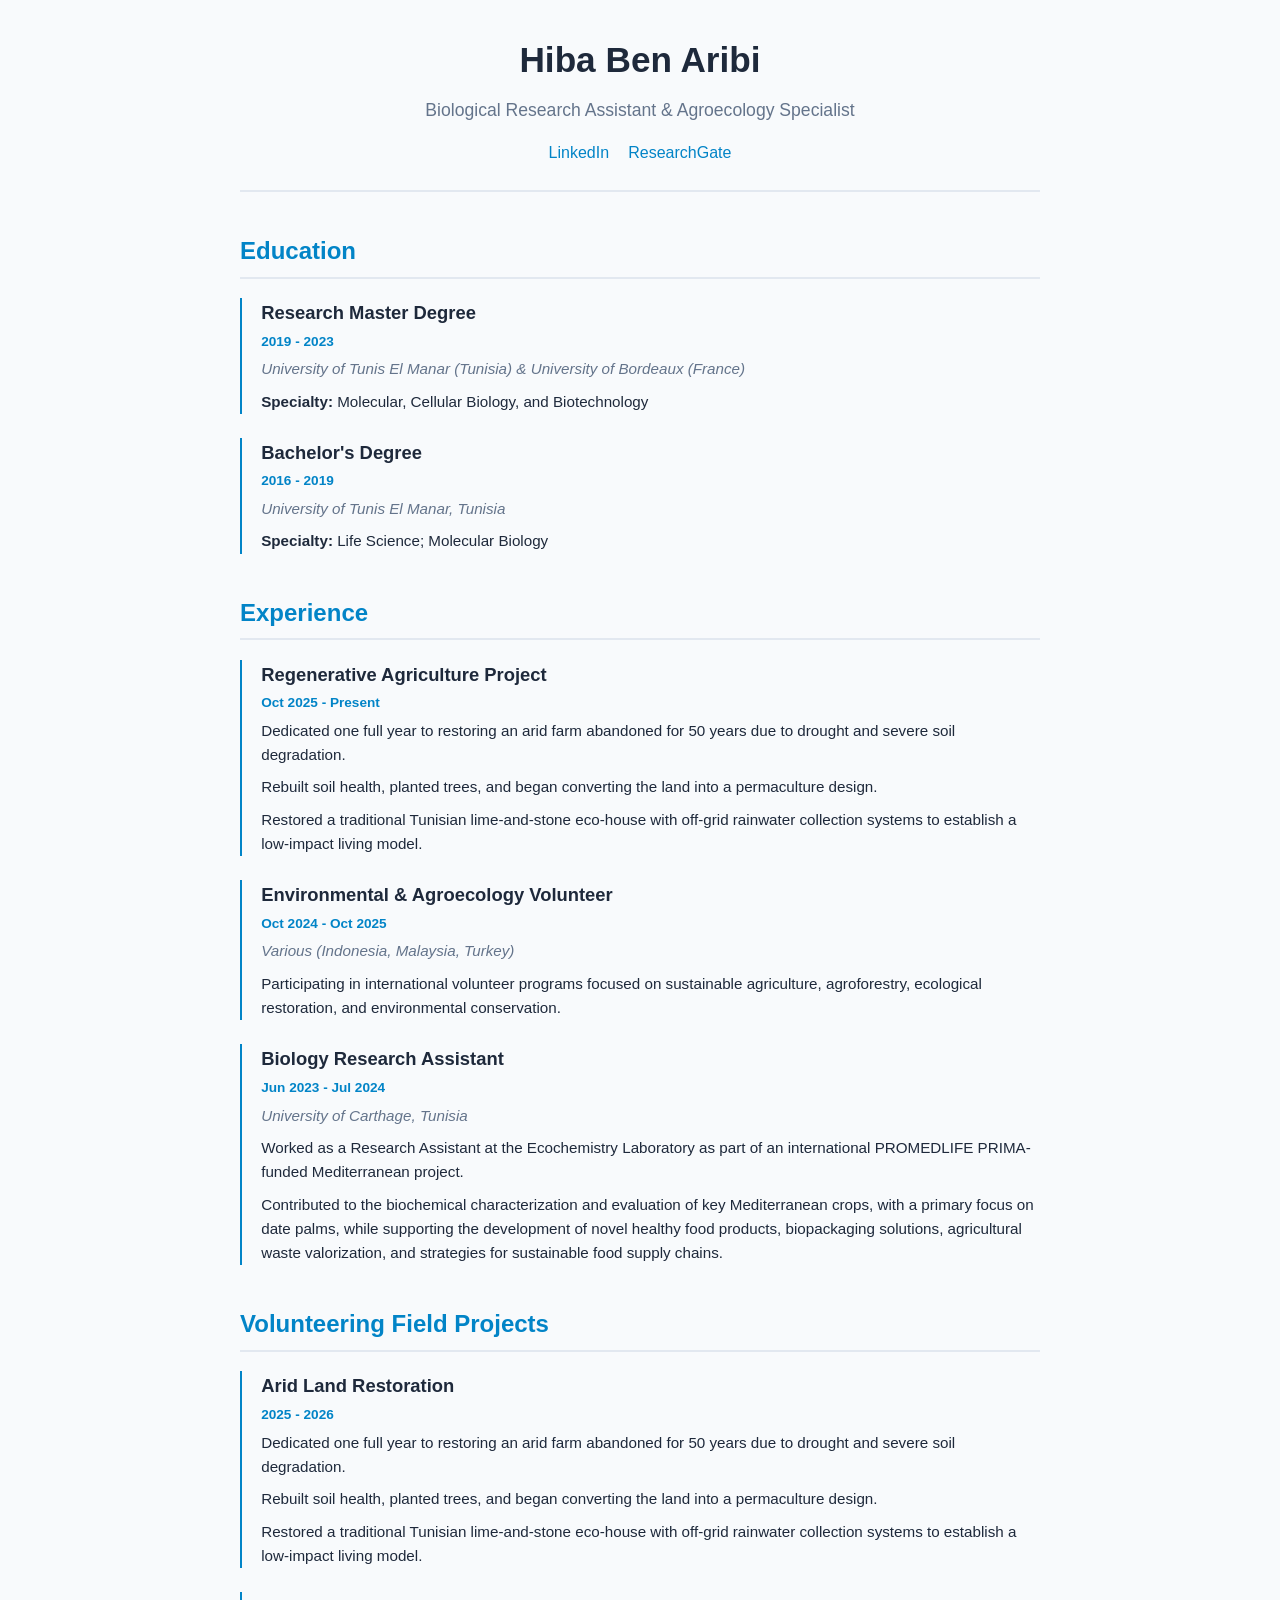
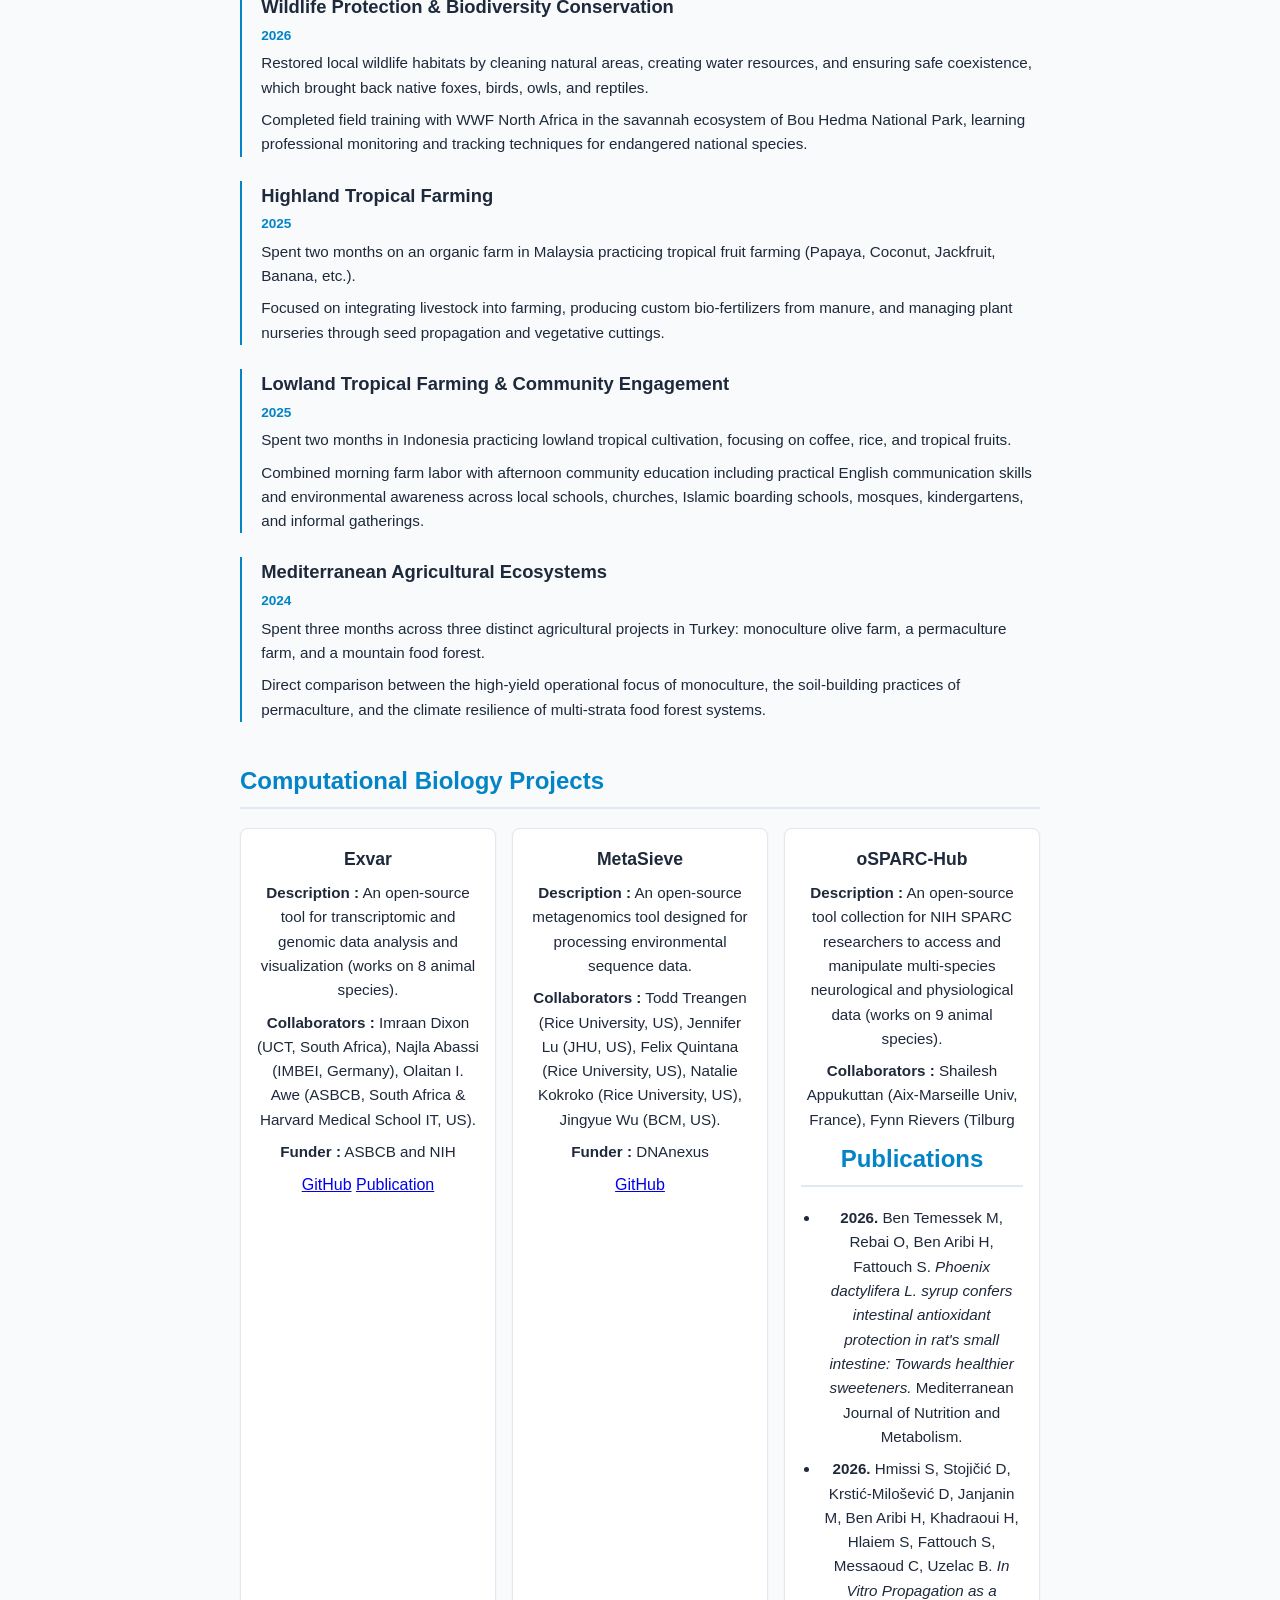
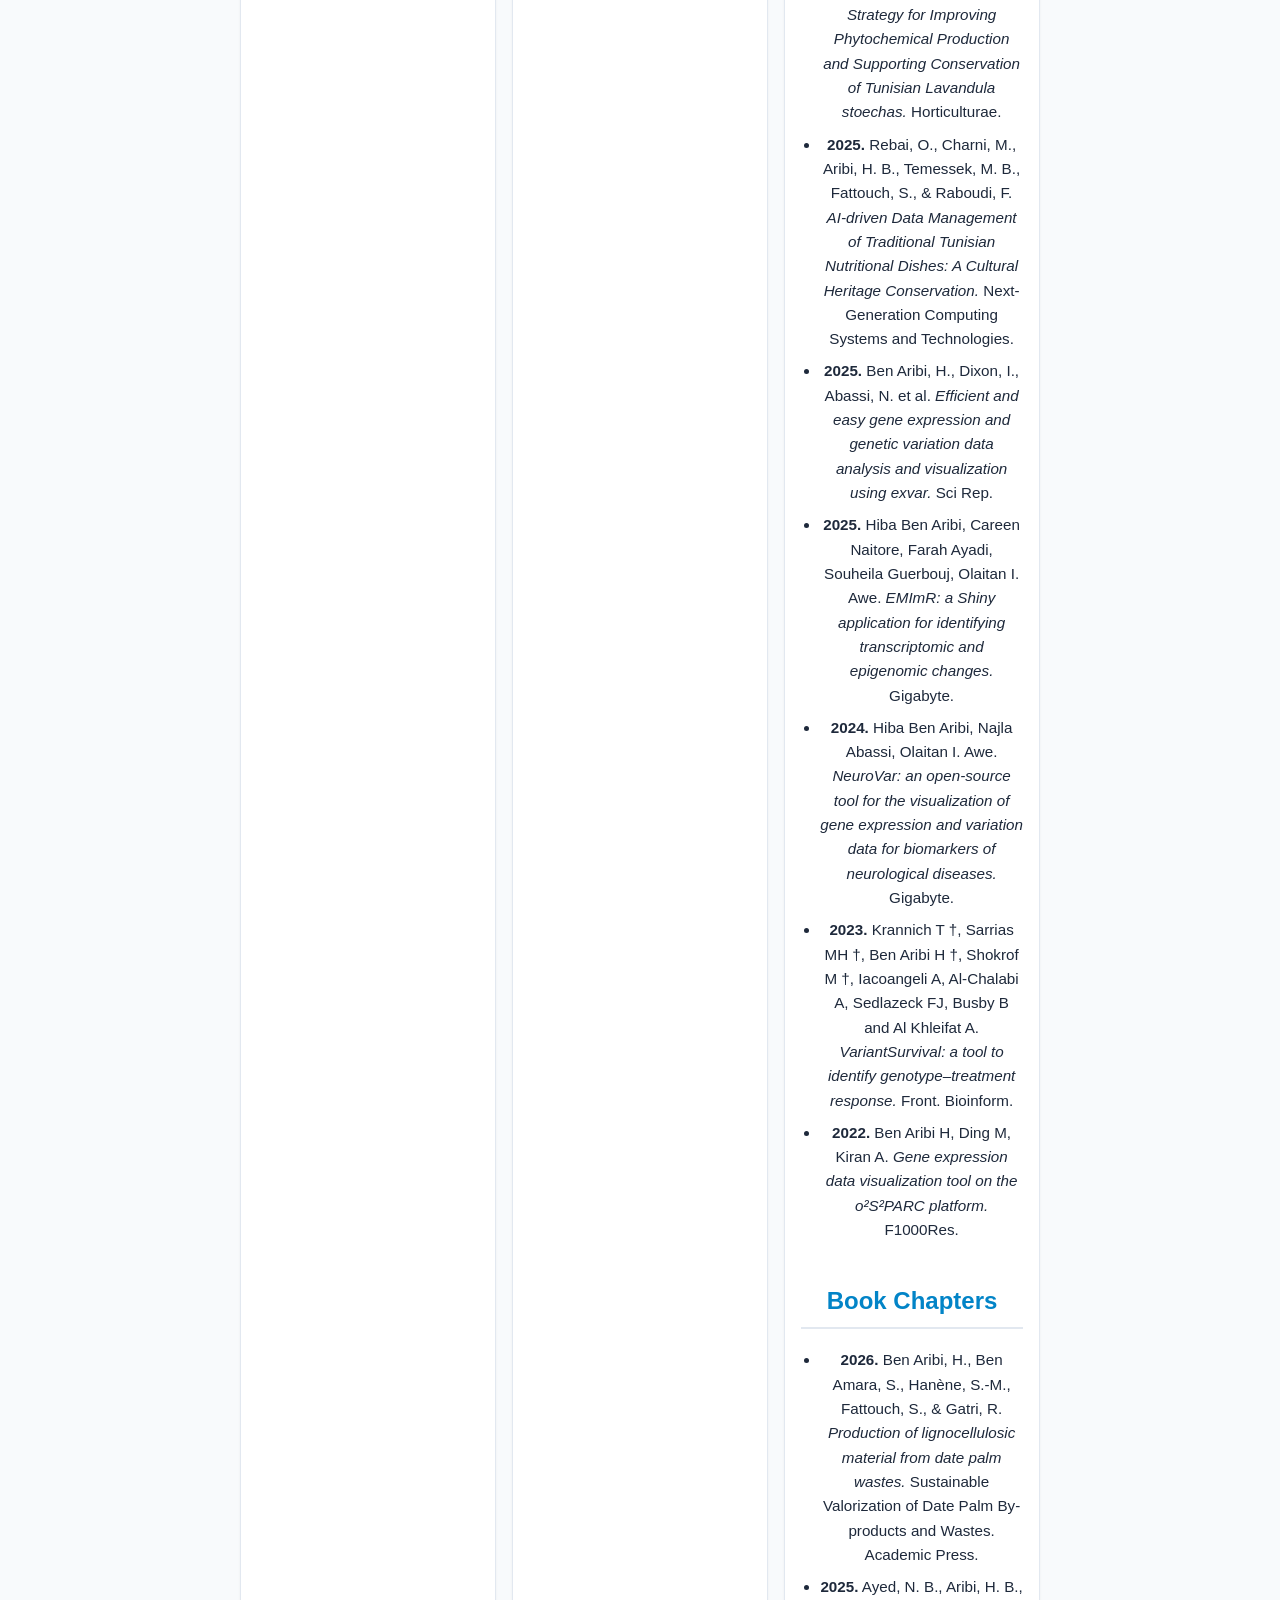
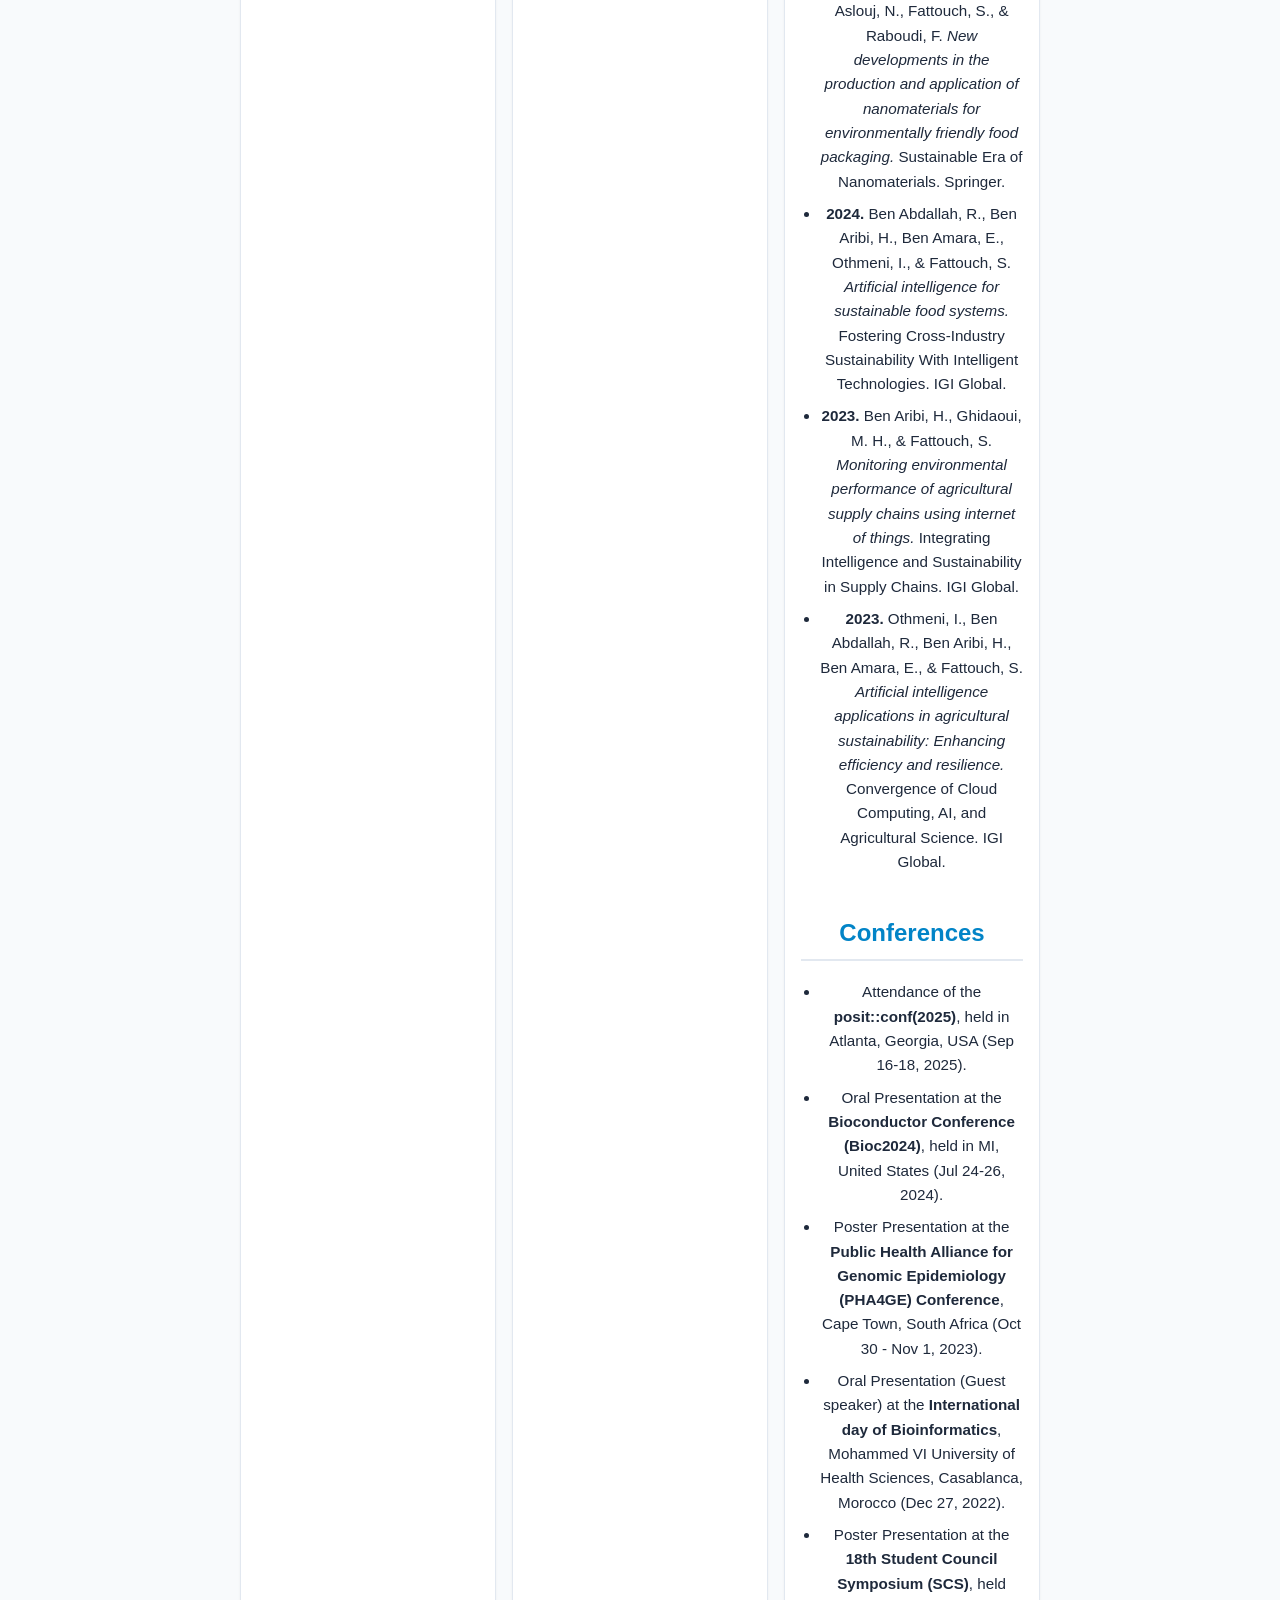
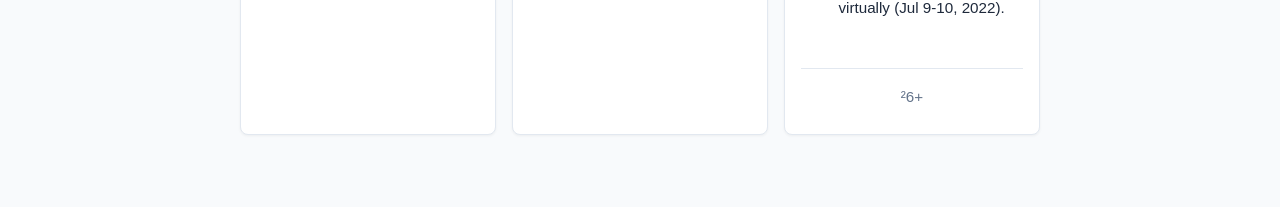
==== commit 9f1a7c9f: "Update index.html" ====
--- a/index.html
+++ b/index.html
@@ -166,17 +166,40 @@
 
     <!-- Experience -->
     <section>
+          <!-- Education -->
+    <section>
+      <h2>Education</h2>
+
+      <div class="timeline-item">
+        <h3>Research Master Degree</h3>
+        <div class="date">2019 - 2023</div>
+        <div class="institution">University of Tunis El Manar (Tunisia) & University of Bordeaux (France)</div>
+        <p><strong>Specialty:</strong> Molecular, Cellular Biology, and Biotechnology</p>
+      </div>
+
+      <div class="timeline-item">
+        <h3>Bachelor's Degree</h3>
+        <div class="date">2016 - 2019</div>
+        <div class="institution">University of Tunis El Manar, Tunisia</div>
+        <p><strong>Specialty:</strong> Life Science; Molecular Biology</p>
+      </div>
+    </section>
+      
       <h2>Experience</h2>
 
       <div class="timeline-item">
         <h3>Regenerative Agriculture Project</h3>
         <div class="date">Oct 2025 - Present</div>
+        <p>Dedicated one full year to restoring an arid farm abandoned for 50 years due to drought and severe soil degradation.</p>
+        <p>Rebuilt soil health, planted trees, and began converting the land into a permaculture design.</p>
+        <p>Restored a traditional Tunisian lime-and-stone eco-house with off-grid rainwater collection systems to establish a low-impact living model.</p>
+     
       </div>
 
       <div class="timeline-item">
         <h3>Environmental & Agroecology Volunteer</h3>
         <div class="date">Oct 2024 - Oct 2025</div>
-        <div class="institution">Various (Indonesia, Malaysia, Turkey, Tunisia)</div>
+        <div class="institution">Various (Indonesia, Malaysia, Turkey)</div>
         <p>Participating in international volunteer programs focused on sustainable agriculture, agroforestry, ecological restoration, and environmental conservation.</p>
       </div>
 
@@ -189,28 +212,11 @@
       </div>
     </section>
 
-    <!-- Education -->
-    <section>
-      <h2>Education</h2>
-
-      <div class="timeline-item">
-        <h3>Research Master Degree</h3>
-        <div class="date">2019 - 2023</div>
-        <div class="institution">University of Tunis El Manar (Tunisia) & University of Bordeaux (France)</div>
-        <p><strong>Specialty:</strong> Molecular, Cellular Biology, and Biotechnology</p>
-      </div>
-
-      <div class="timeline-item">
-        <h3>Bachelor's Degree</h3>
-        <div class="date">2016 - 2019</div>
-        <div class="institution">University of Tunis El Manar, Tunisia</div>
-        <p><strong>Specialty:</strong> Life Science; Molecular Biology</p>
-      </div>
-    </section>
+
 
     <!-- Field Projects -->
     <section>
-      <h2>Agricultural & Biodiversity Field Projects</h2>
+      <h2>Volunteering Field Projects</h2>
 
       <div class="timeline-item">
         <h3>Arid Land Restoration</h3>
@@ -249,21 +255,36 @@
       </div>
     </section>
 
-    <!-- Computational Biology Projects -->
+<!-- Computational Biology Projects -->
     <section>
       <h2>Computational Biology Projects</h2>
       <div class="project-grid">
+        
         <div class="project-card">
           <h3>Exvar</h3>
+          <p><strong>Description :</strong> An open-source tool for transcriptomic and genomic data analysis and visualization (works on 8 animal species).</p>
+          <p><strong>Collaborators :</strong> Imraan Dixon (UCT, South Africa), Najla Abassi (IMBEI, Germany), Olaitan I. Awe (ASBCB, South Africa & Harvard Medical School IT, US).</p>
+          <p><strong>Funder :</strong> ASBCB and NIH</p>
+          <div class="project-links">
+            <a href="https://github.com/omicscodeathon/Exvar" target="_blank">GitHub</a>
+            <a href="https://nature.com/articles/s41598-025-93067-5" target="_blank">Publication</a>
+          </div>
         </div>
+
         <div class="project-card">
           <h3>MetaSieve</h3>
+          <p><strong>Description :</strong> An open-source metagenomics tool designed for processing environmental sequence data.</p>
+          <p><strong>Collaborators :</strong> Todd Treangen (Rice University, US), Jennifer Lu (JHU, US), Felix Quintana (Rice University, US), Natalie Kokroko (Rice University, US), Jingyue Wu (BCM, US).</p>
+          <p><strong>Funder :</strong> DNAnexus</p>
+          <div class="project-links">
+            <a href="https://github.com/collaborativebioinformatics/Metasieve" target="_blank">GitHub</a>
+          </div>
         </div>
+
         <div class="project-card">
-          <h3>SCKAN-Compare</h3>
-        </div>
-      </div>
-    </section>
+          <h3>oSPARC-Hub</h3>
+          <p><strong>Description :</strong> An open-source tool collection for NIH SPARC researchers to access and manipulate multi-species neurological and physiological data (works on 9 animal species).</p>
+          <p><strong>Collaborators :</strong> Shailesh Appukuttan (Aix-Marseille Univ, France), Fynn Rievers (Tilburg
 
     <!-- Publications -->
     <section>
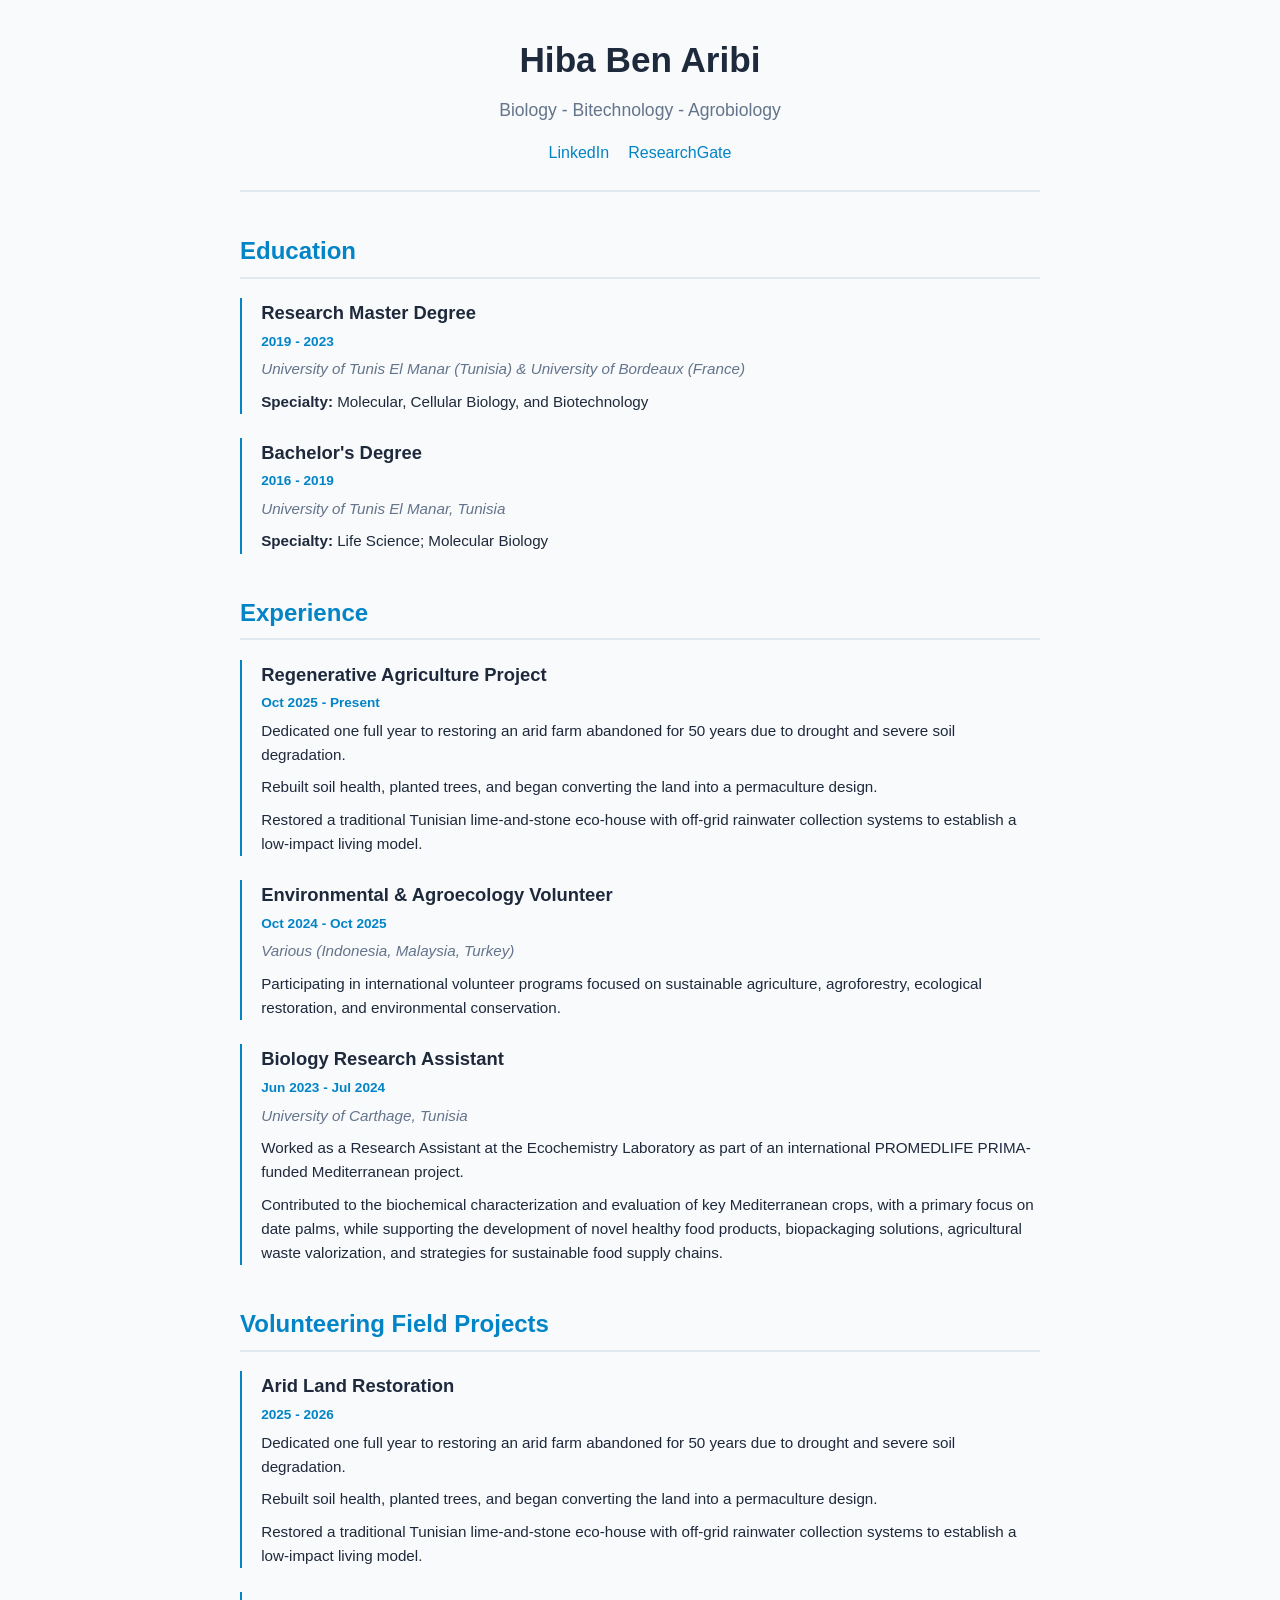
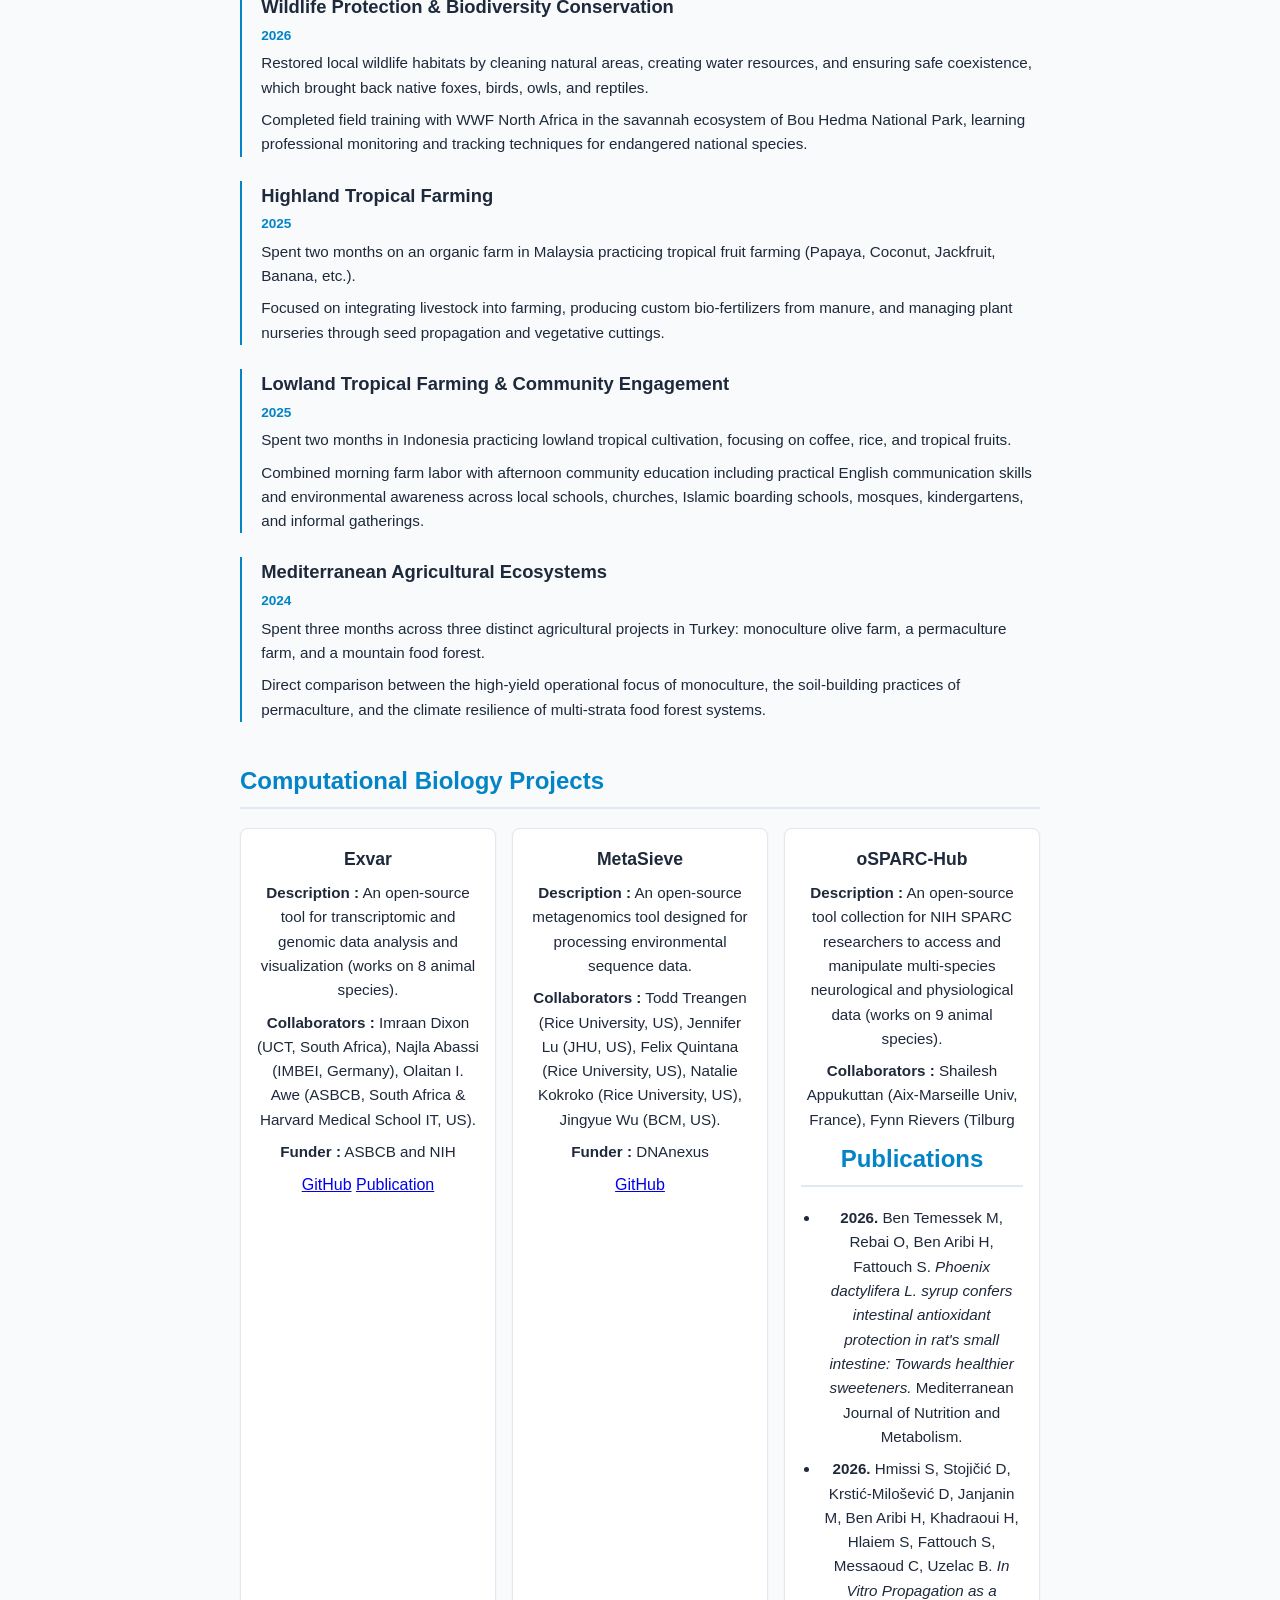
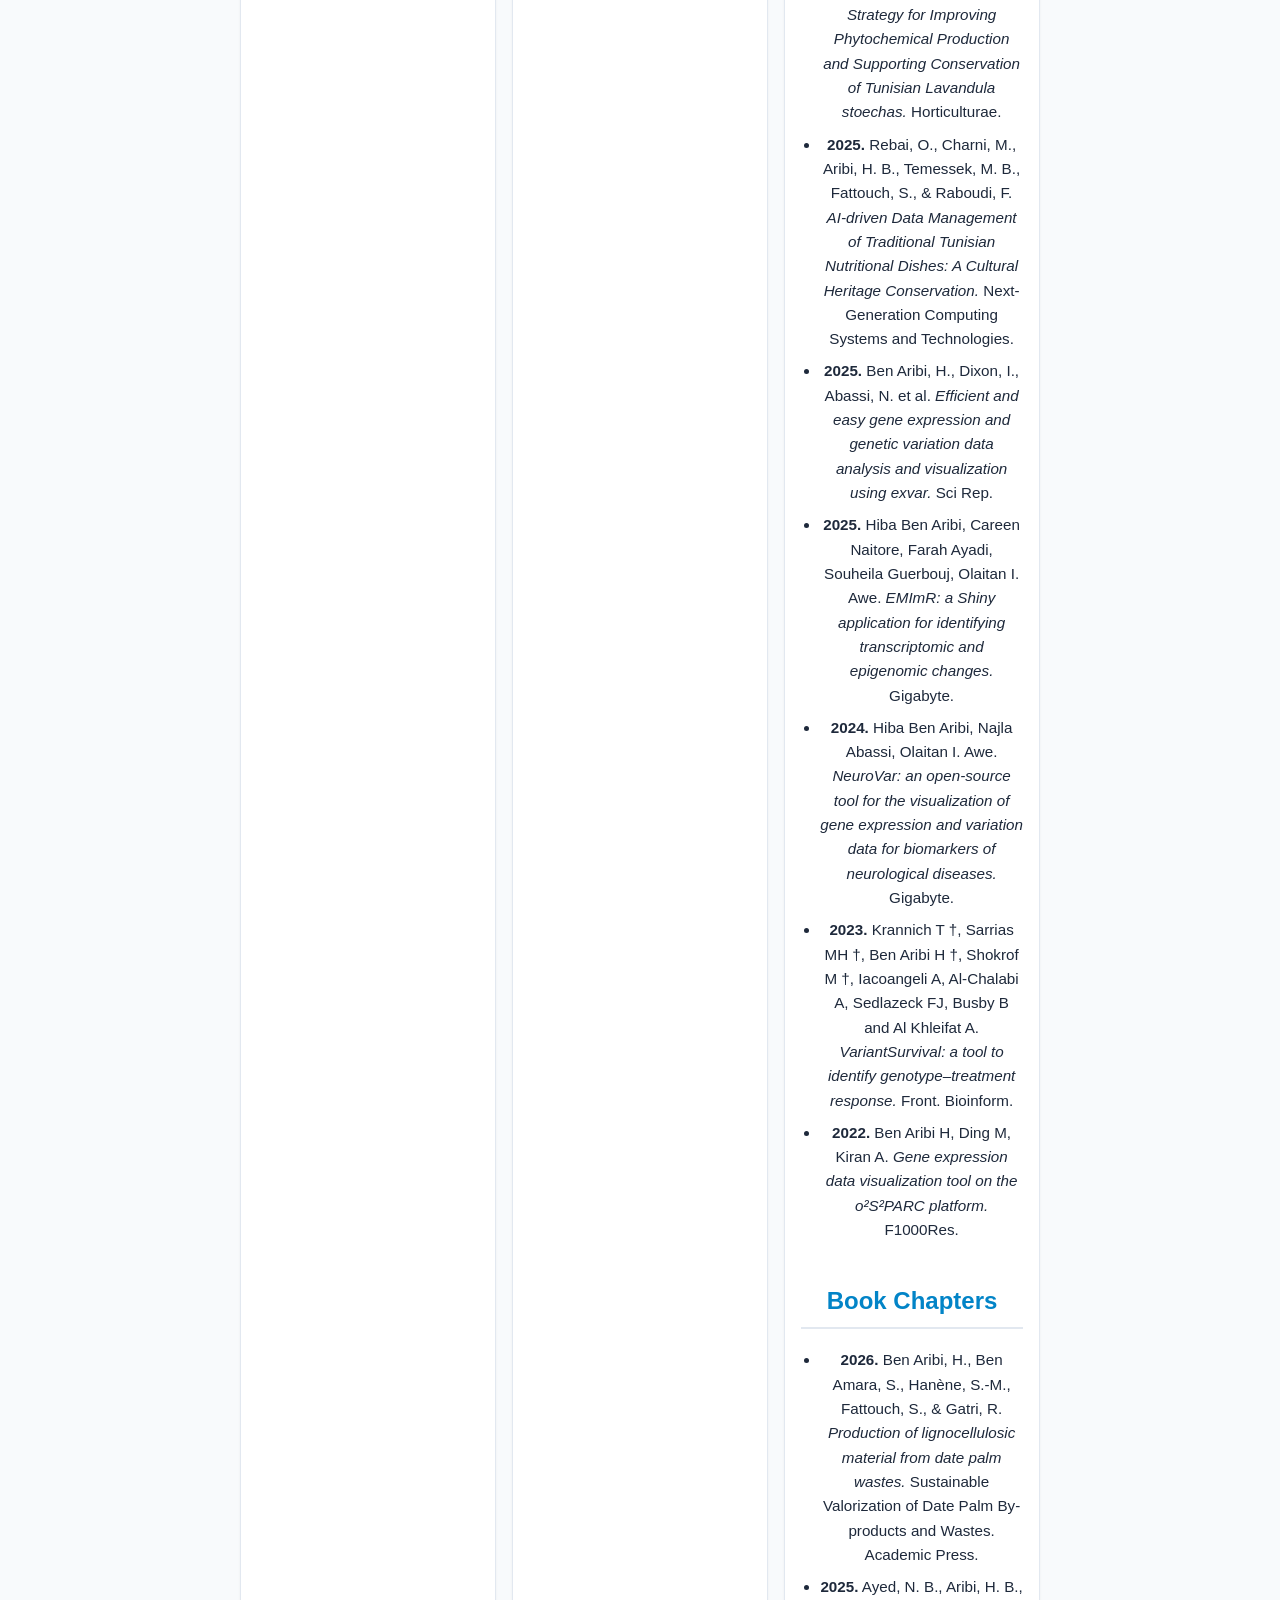
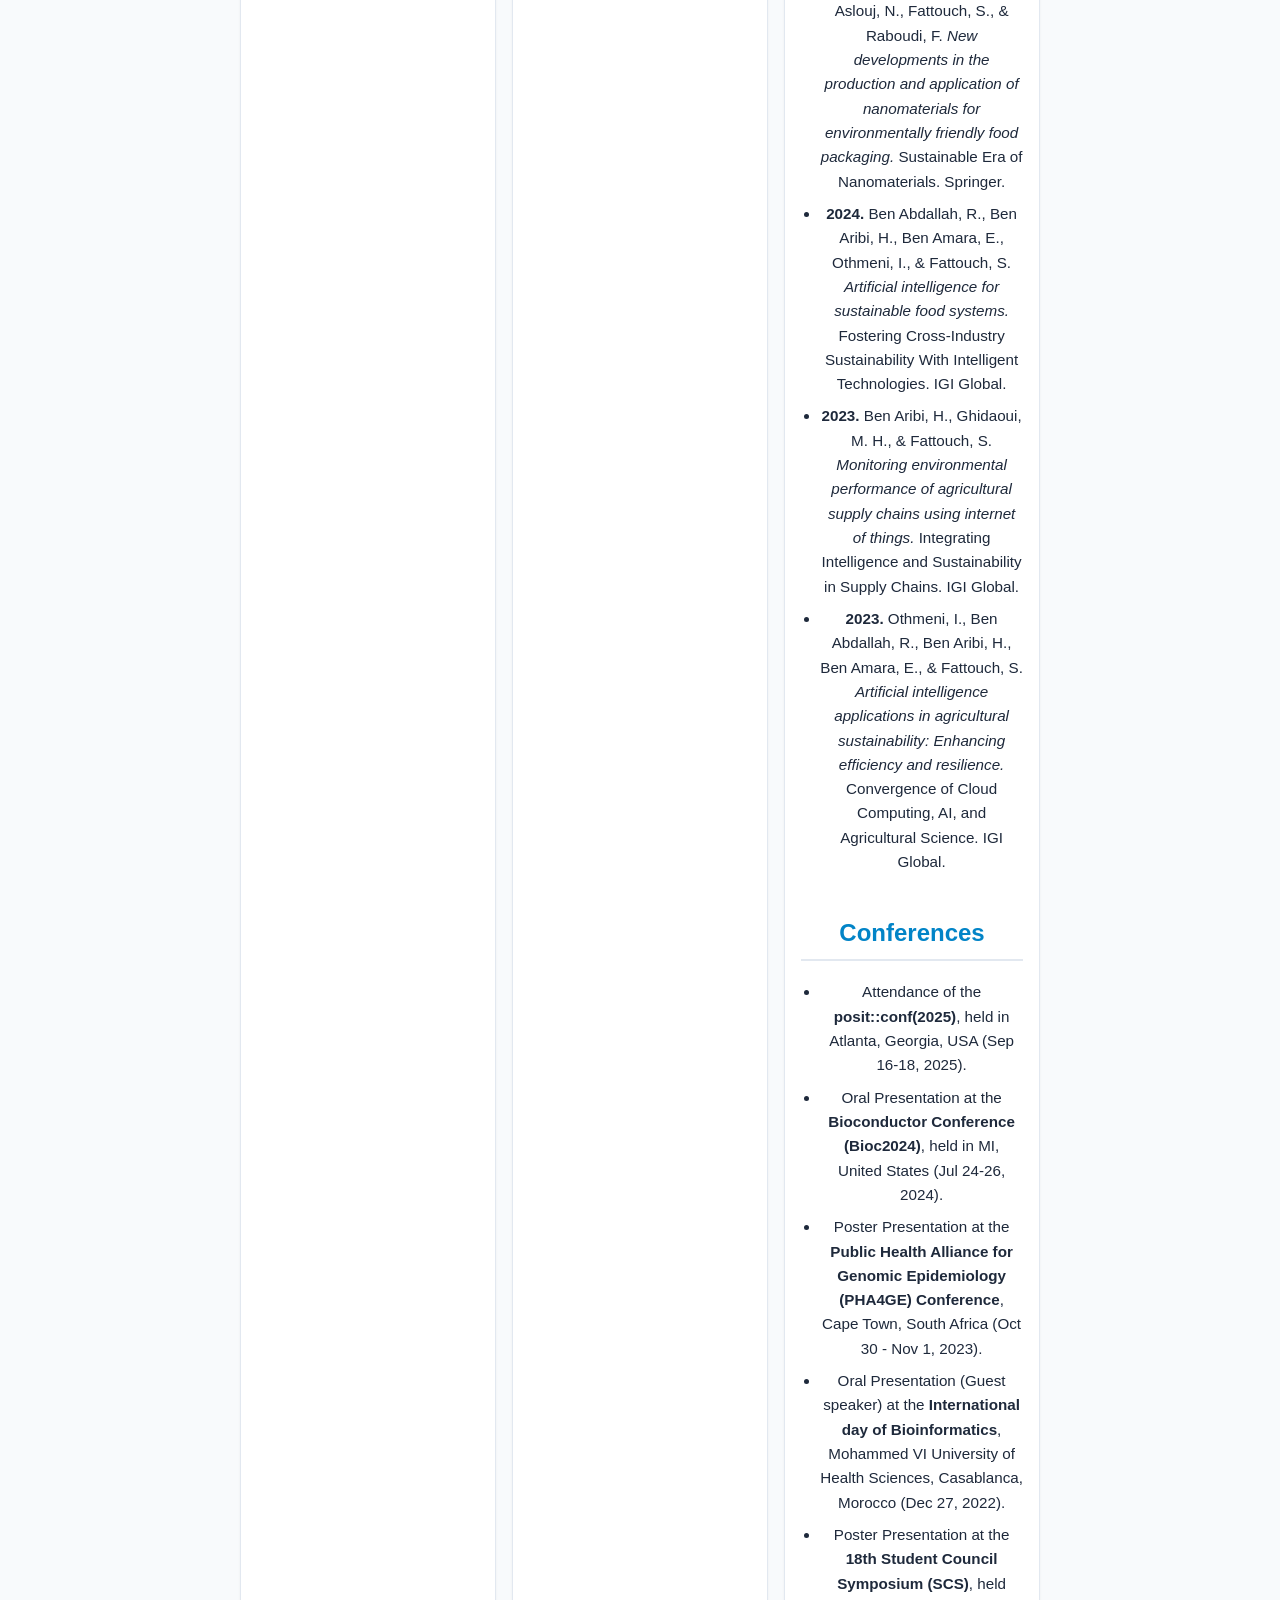
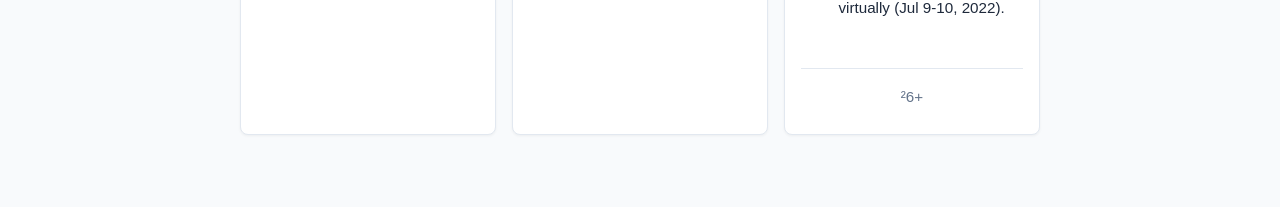
==== commit 520f52a2: "Update index.html" ====
--- a/index.html
+++ b/index.html
@@ -3,7 +3,7 @@
 <head>
   <meta charset="UTF-8">
   <meta name="viewport" content="width=device-width, initial-scale=1.0">
-  <title>Hiba Ben Aribi | Portfolio</title>
+  <title>Hiba Ben Aribi </title>
   <style>
     :root {
       --primary: #0284c7;
@@ -157,7 +157,7 @@
     <!-- Header -->
     <header>
       <h1>Hiba Ben Aribi</h1>
-      <p class="subtitle">Biological Research Assistant & Agroecology Specialist</p>
+      <p class="subtitle">Biology - Bitechnology - Agrobiology </p>
       <div class="links">
         <a href="https://linkedin.com/in/hibabenaribi" target="_blank">LinkedIn</a>
         <a href="https://researchgate.net" target="_blank">ResearchGate</a>
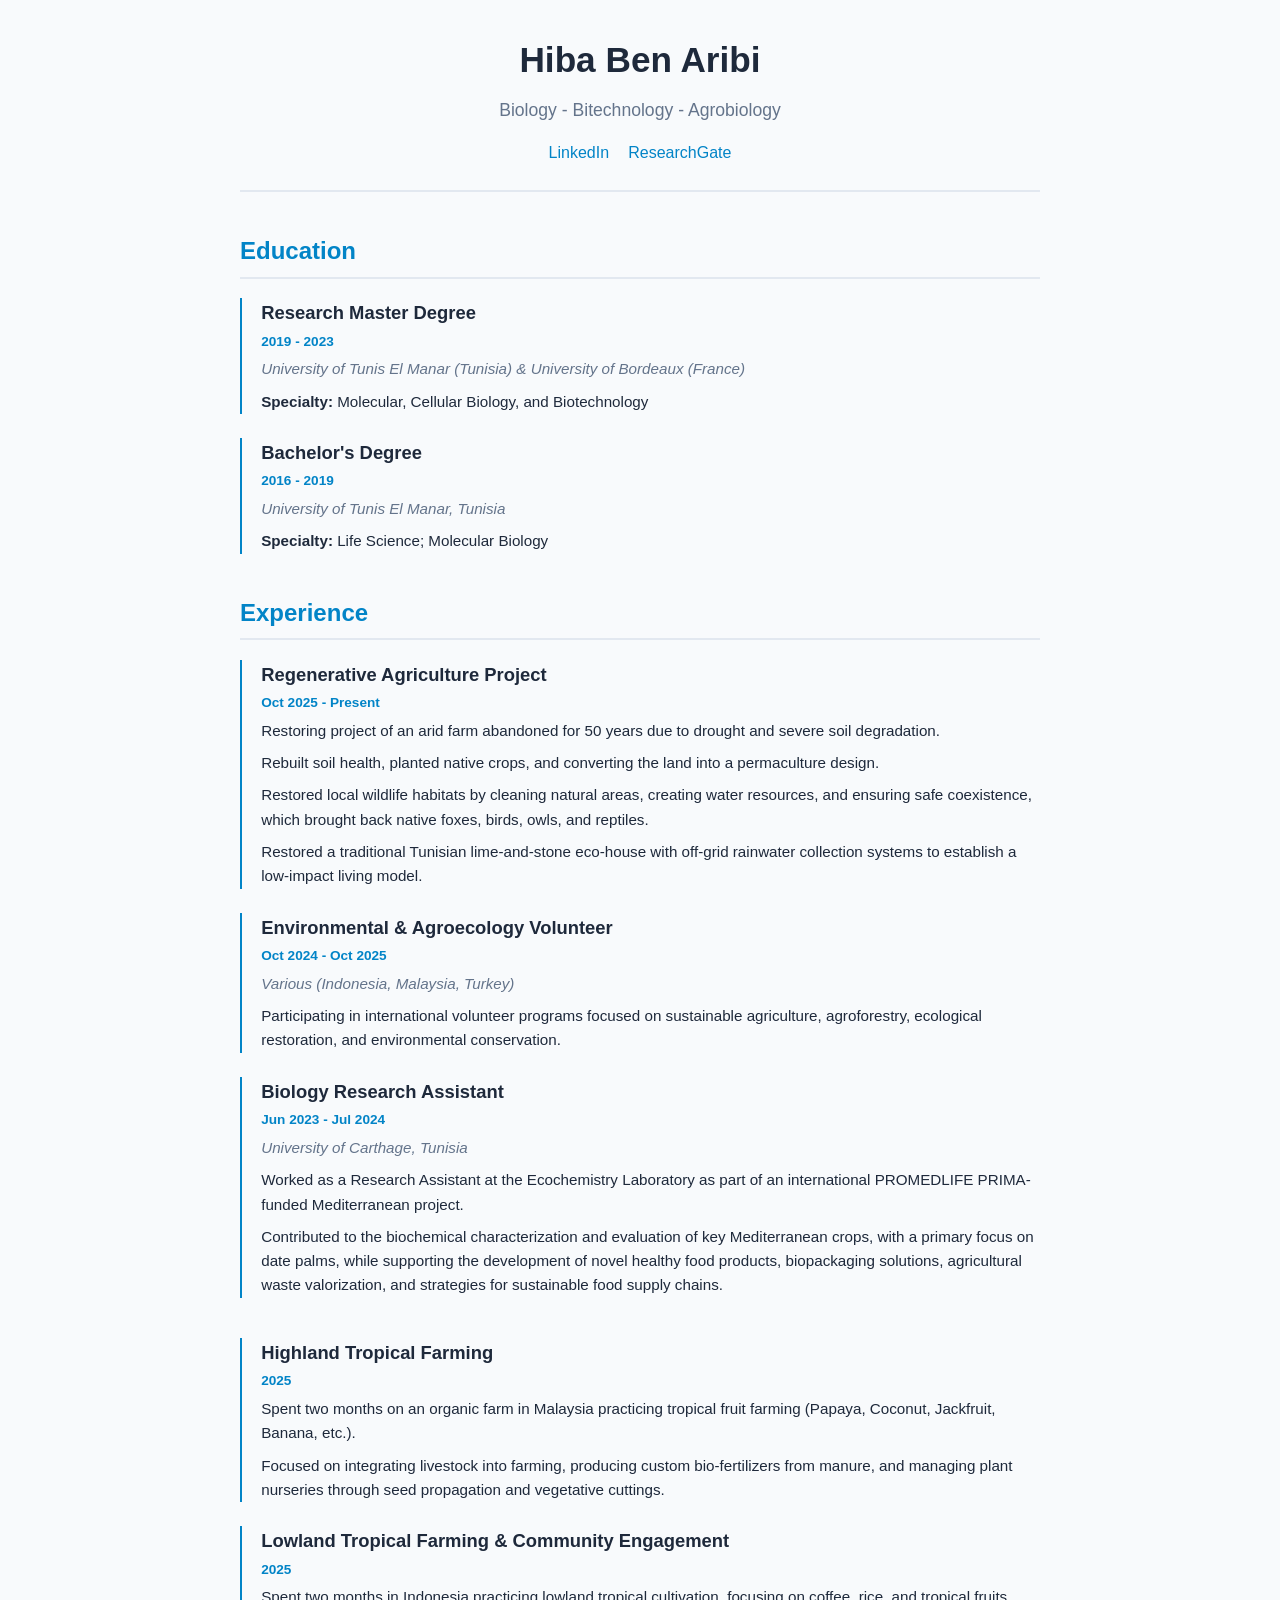
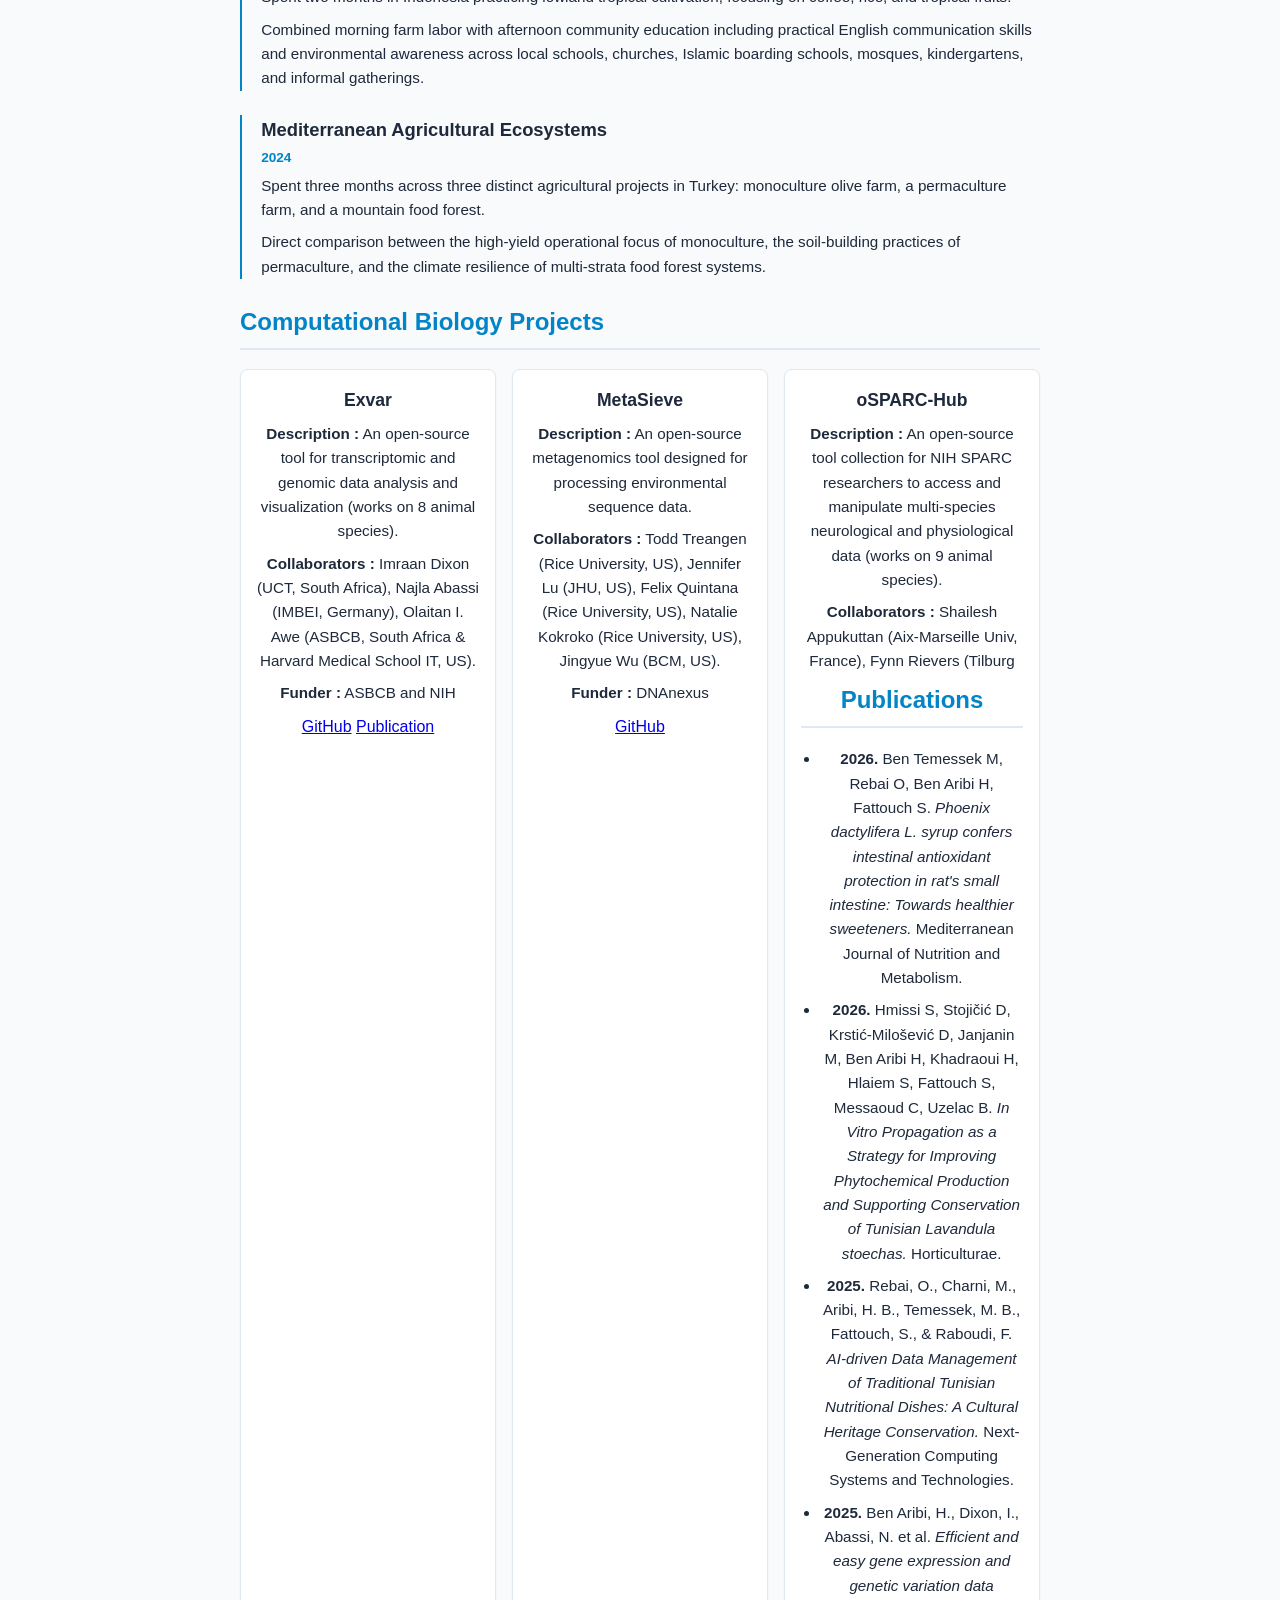
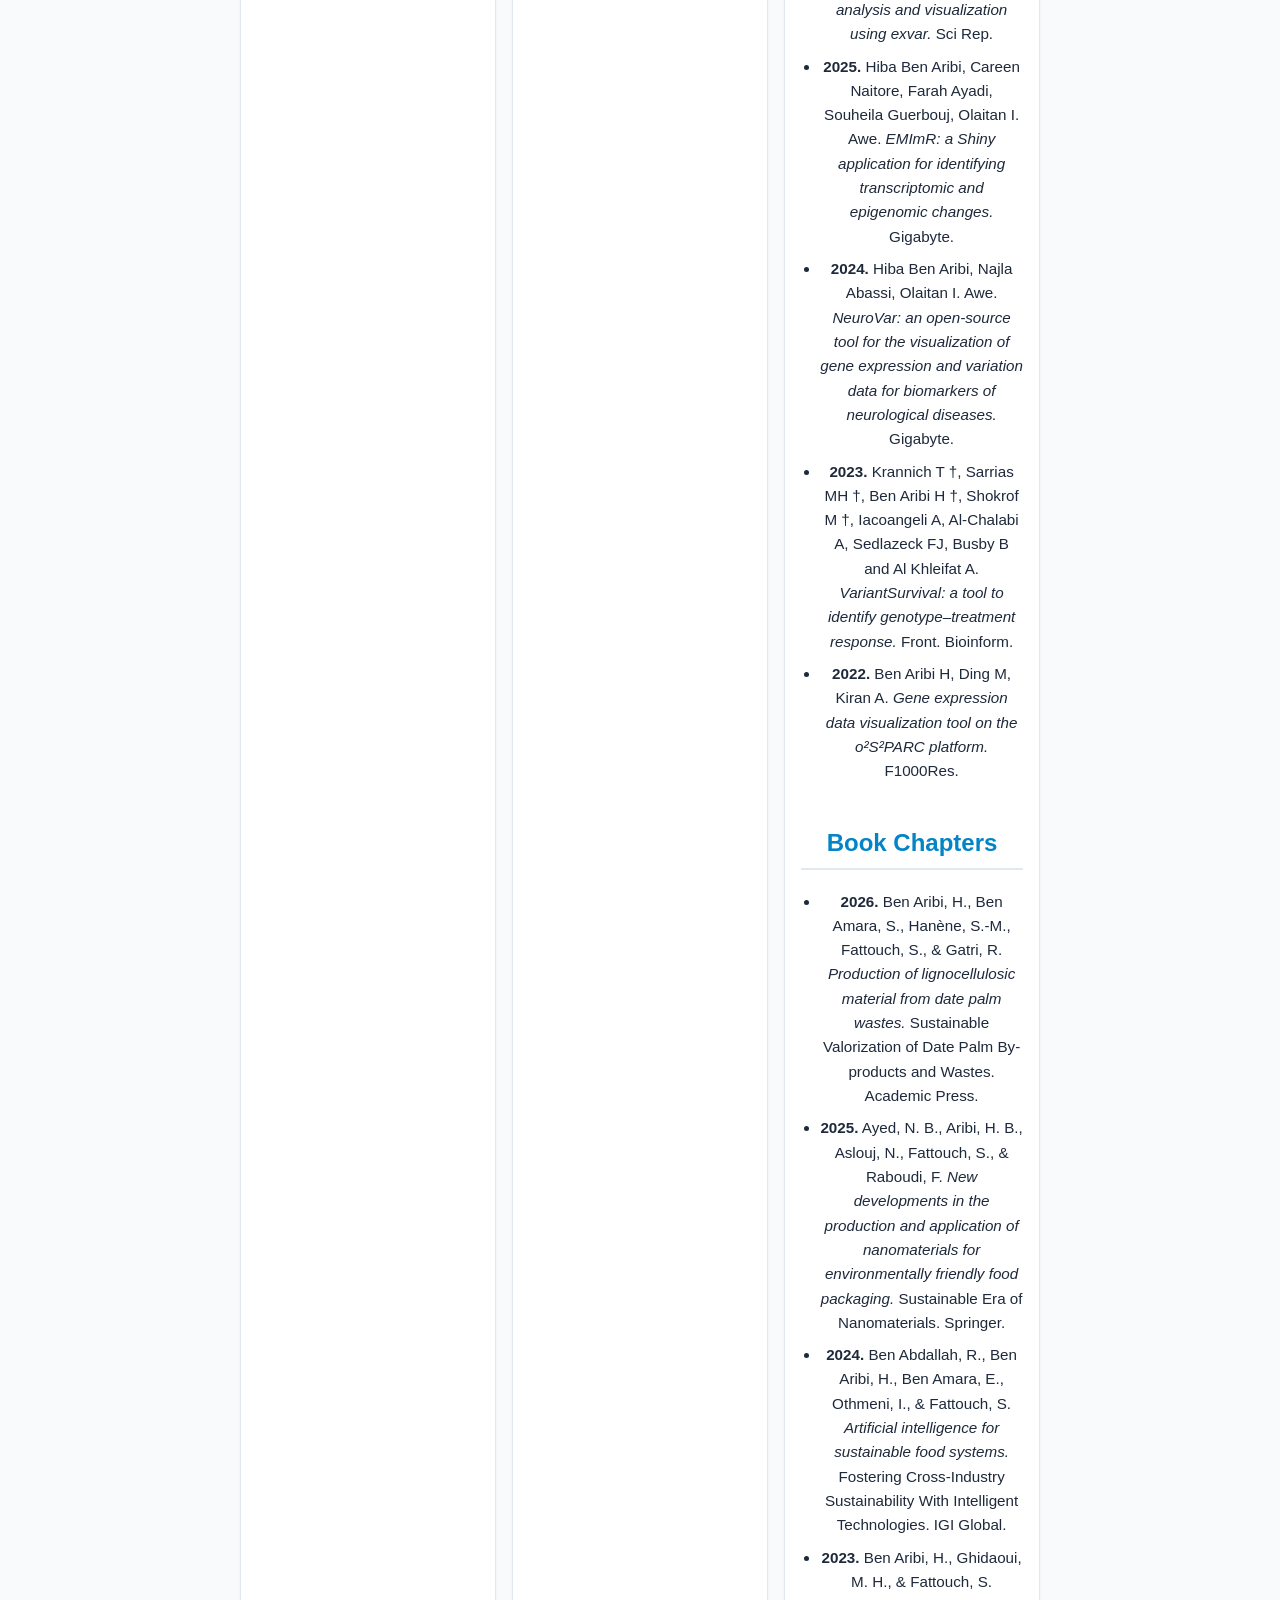
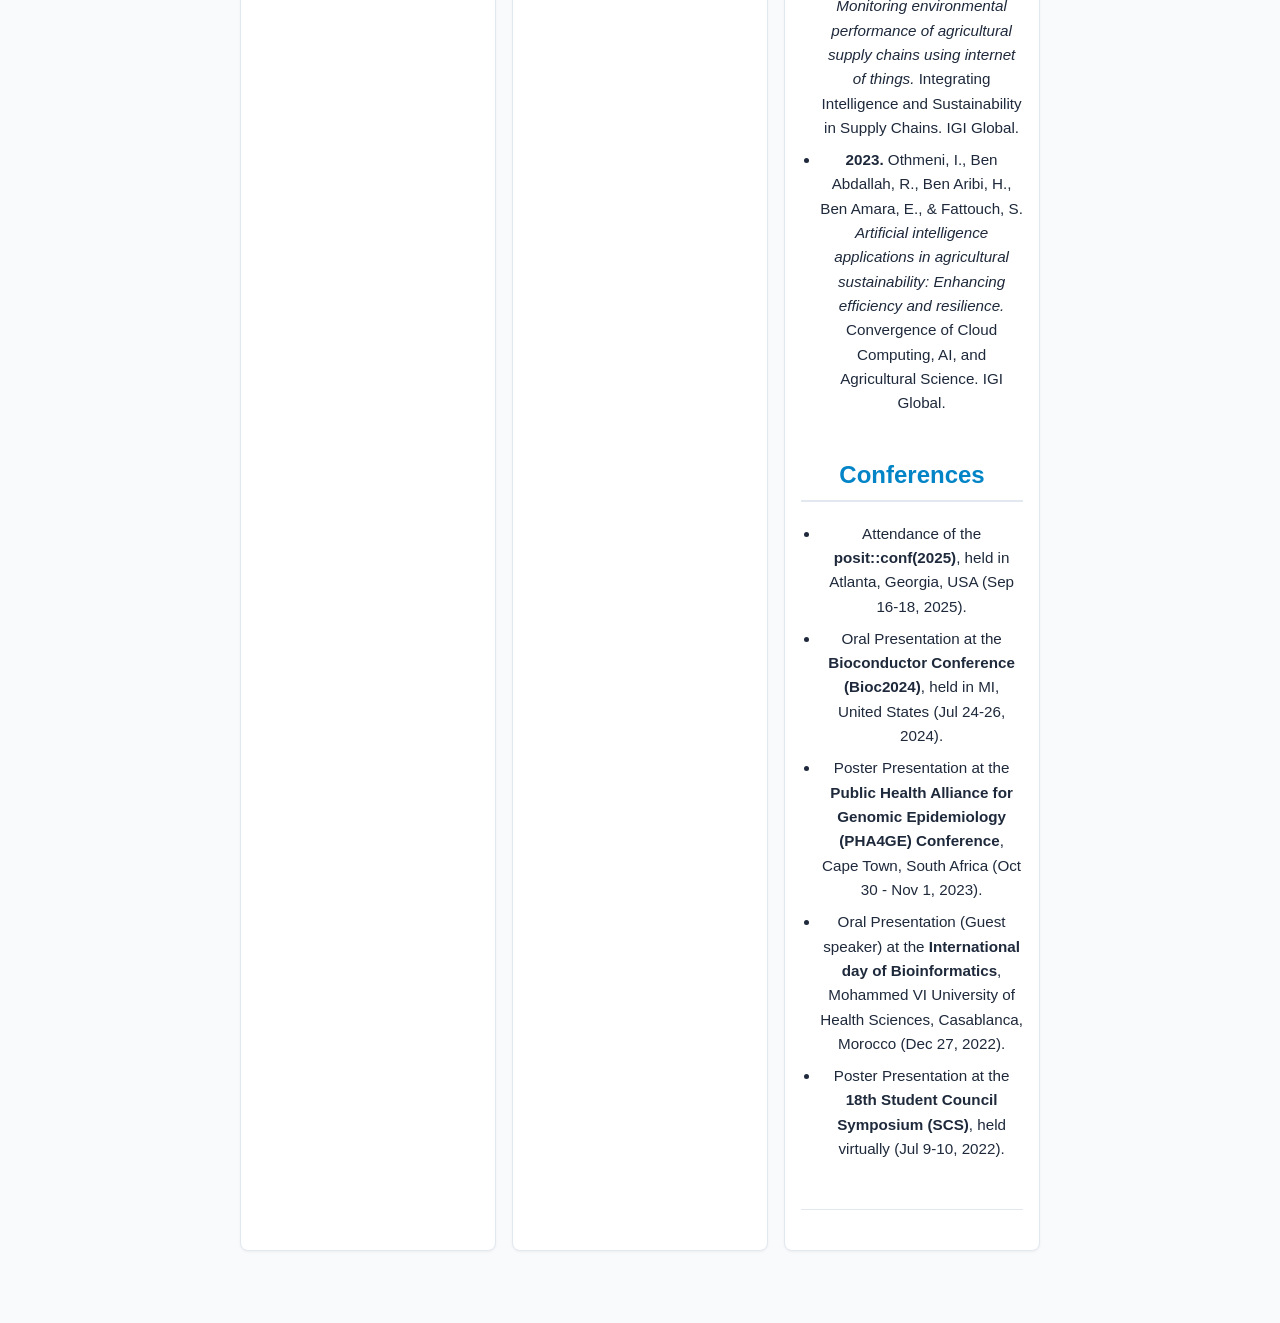
==== commit 9a8873e8: "Update index.html" ====
--- a/index.html
+++ b/index.html
@@ -190,8 +190,9 @@
       <div class="timeline-item">
         <h3>Regenerative Agriculture Project</h3>
         <div class="date">Oct 2025 - Present</div>
-        <p>Dedicated one full year to restoring an arid farm abandoned for 50 years due to drought and severe soil degradation.</p>
-        <p>Rebuilt soil health, planted trees, and began converting the land into a permaculture design.</p>
+         <p> Restoring project of an arid farm abandoned for 50 years due to drought and severe soil degradation.</p>
+        <p>Rebuilt soil health, planted native crops, and converting the land into a permaculture design.</p>
+        <p>Restored local wildlife habitats by cleaning natural areas, creating water resources, and ensuring safe coexistence, which brought back native foxes, birds, owls, and reptiles.</p>
         <p>Restored a traditional Tunisian lime-and-stone eco-house with off-grid rainwater collection systems to establish a low-impact living model.</p>
      
       </div>
@@ -214,24 +215,7 @@
 
 
 
-    <!-- Field Projects -->
-    <section>
-      <h2>Volunteering Field Projects</h2>
-
-      <div class="timeline-item">
-        <h3>Arid Land Restoration</h3>
-        <div class="date">2025 - 2026</div>
-        <p>Dedicated one full year to restoring an arid farm abandoned for 50 years due to drought and severe soil degradation.</p>
-        <p>Rebuilt soil health, planted trees, and began converting the land into a permaculture design.</p>
-        <p>Restored a traditional Tunisian lime-and-stone eco-house with off-grid rainwater collection systems to establish a low-impact living model.</p>
-      </div>
-
-      <div class="timeline-item">
-        <h3>Wildlife Protection & Biodiversity Conservation</h3>
-        <div class="date">2026</div>
-        <p>Restored local wildlife habitats by cleaning natural areas, creating water resources, and ensuring safe coexistence, which brought back native foxes, birds, owls, and reptiles.</p>
-        <p>Completed field training with WWF North Africa in the savannah ecosystem of Bou Hedma National Park, learning professional monitoring and tracking techniques for endangered national species.</p>
-      </div>
+
 
       <div class="timeline-item">
         <h3>Highland Tropical Farming</h3>
@@ -326,7 +310,7 @@
     </section>
 
     <footer>
-    <p>²6+</p>
+    <p></p>
     </footer>
 
   </div>
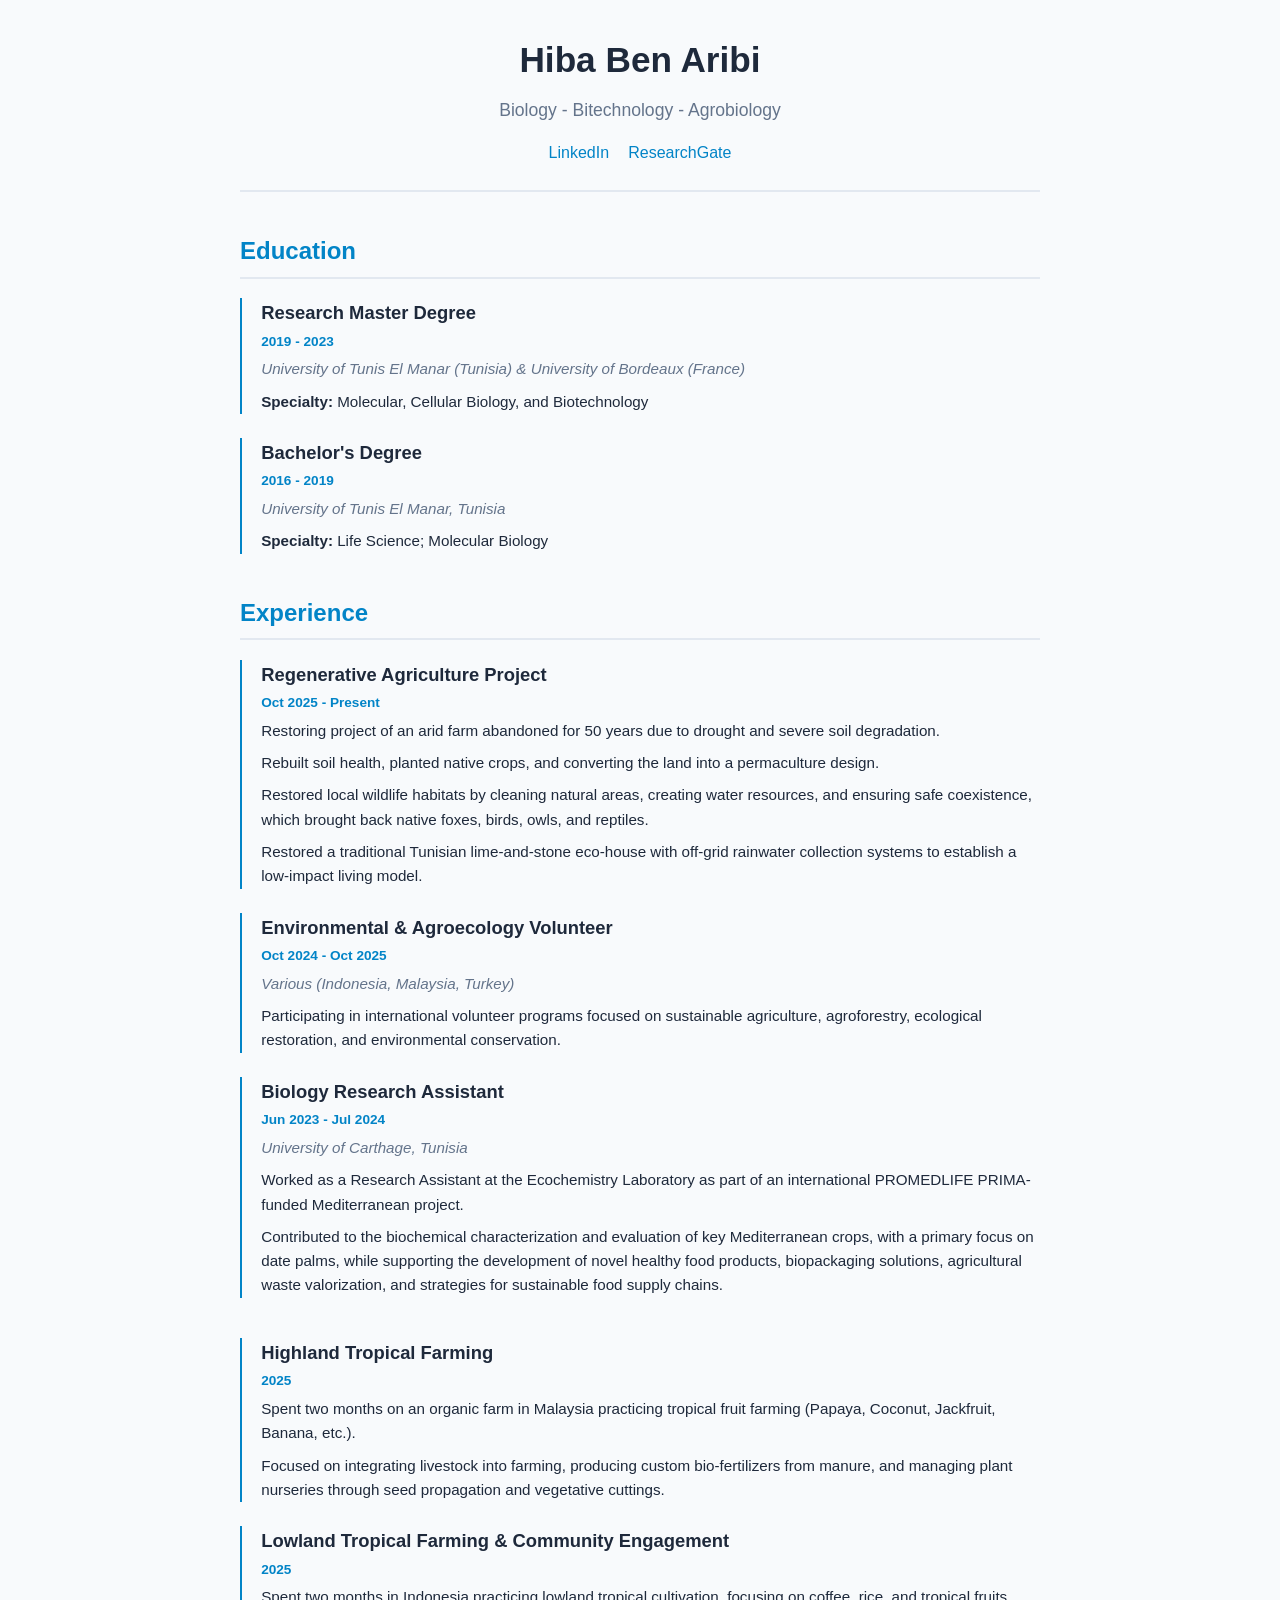
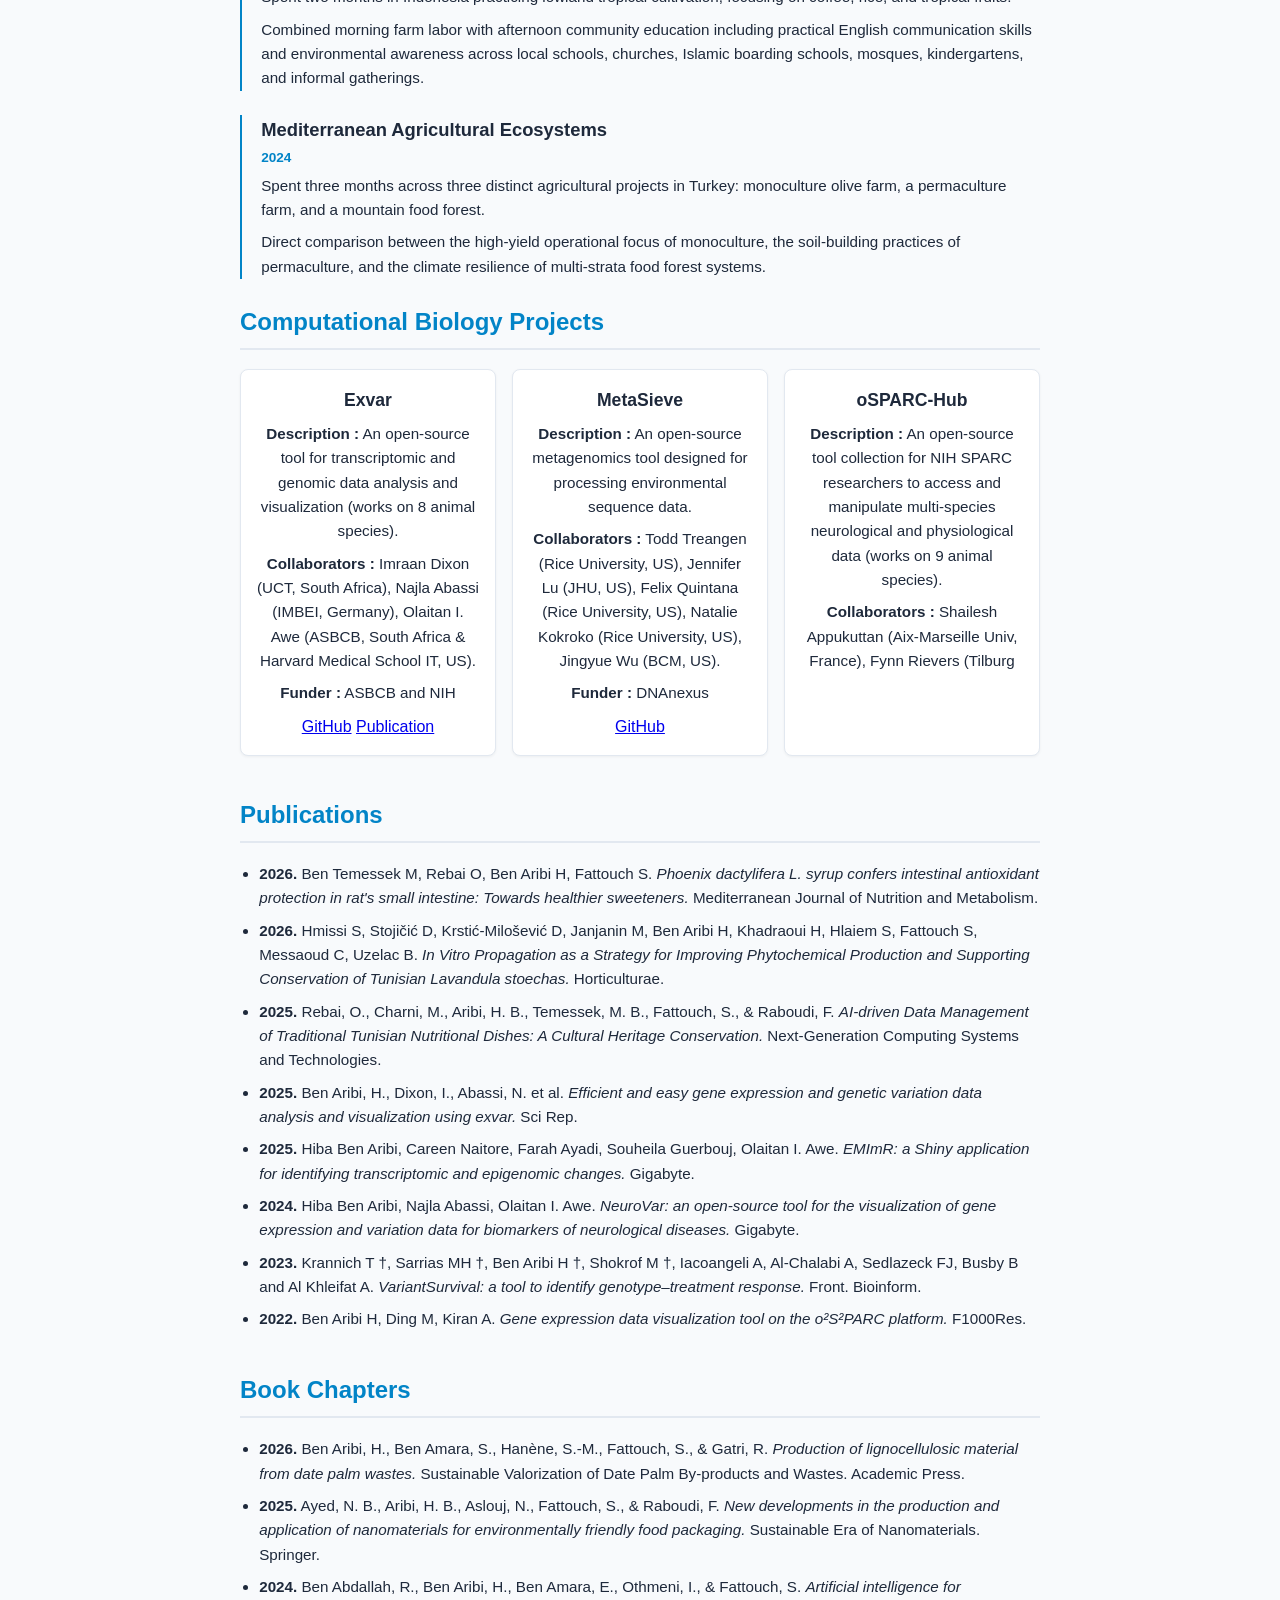
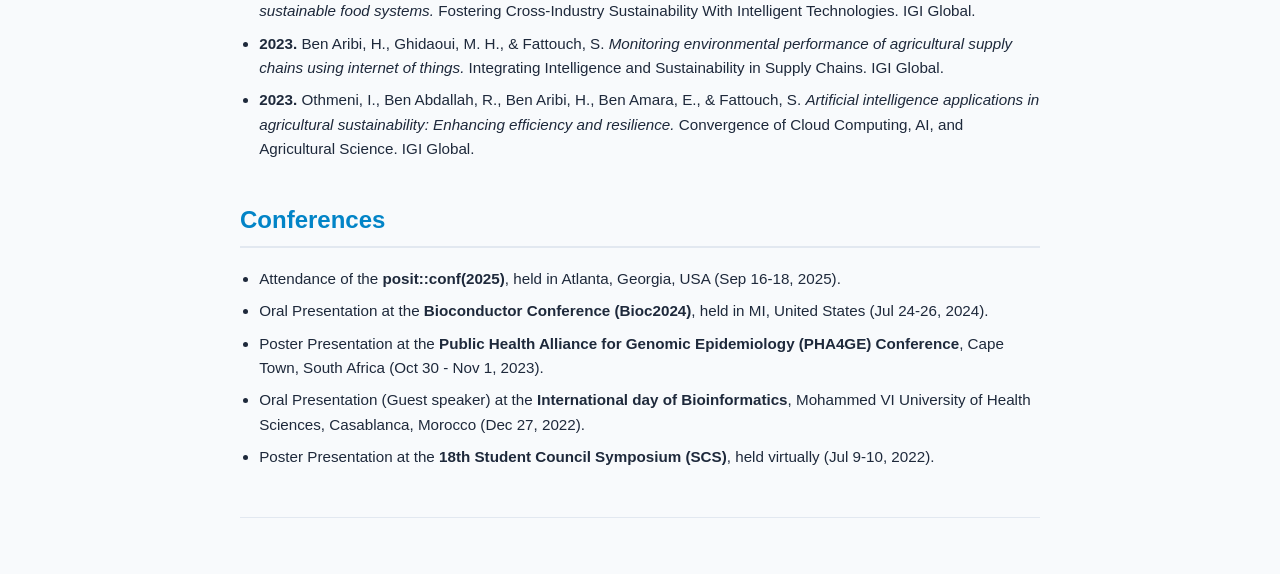
==== commit 152d8426: "Update index.html" ====
--- a/index.html
+++ b/index.html
@@ -269,7 +269,7 @@
           <h3>oSPARC-Hub</h3>
           <p><strong>Description :</strong> An open-source tool collection for NIH SPARC researchers to access and manipulate multi-species neurological and physiological data (works on 9 animal species).</p>
           <p><strong>Collaborators :</strong> Shailesh Appukuttan (Aix-Marseille Univ, France), Fynn Rievers (Tilburg
-
+    </section>
     <!-- Publications -->
     <section>
       <h2>Publications</h2>
